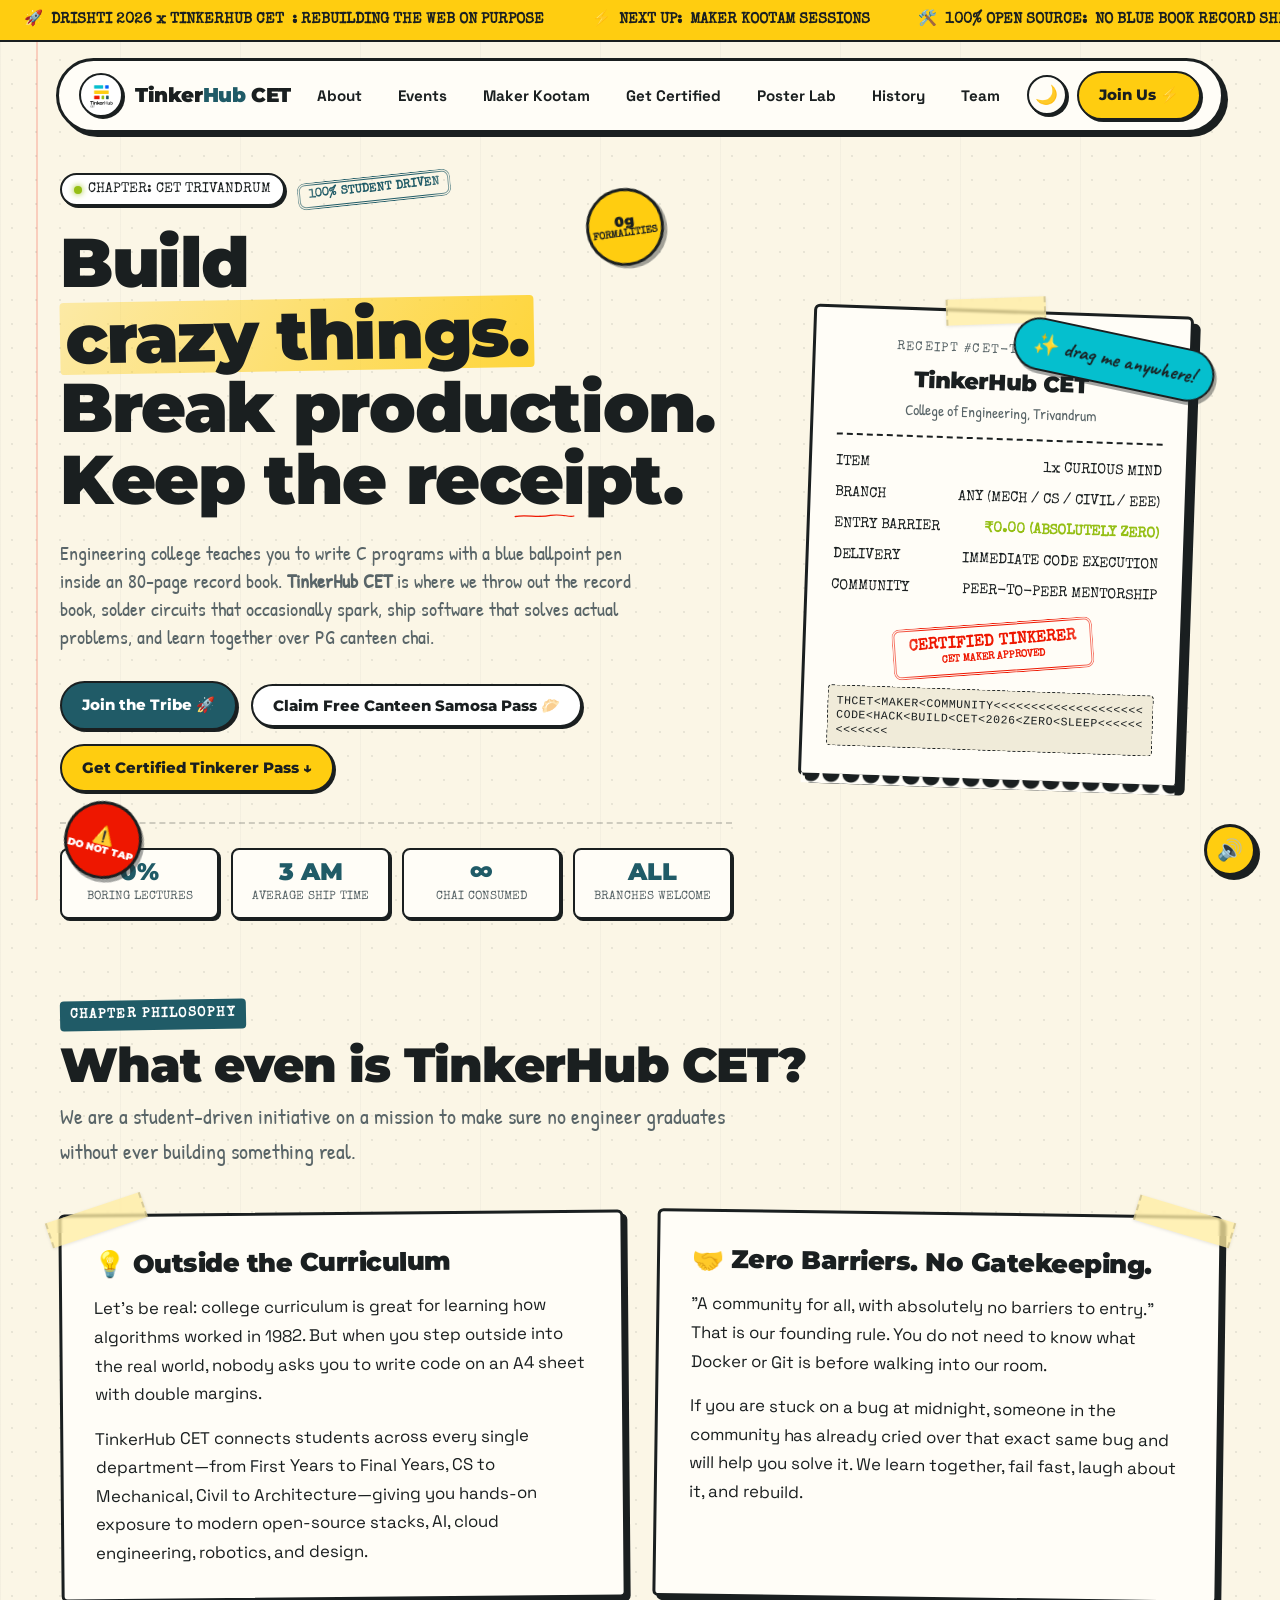
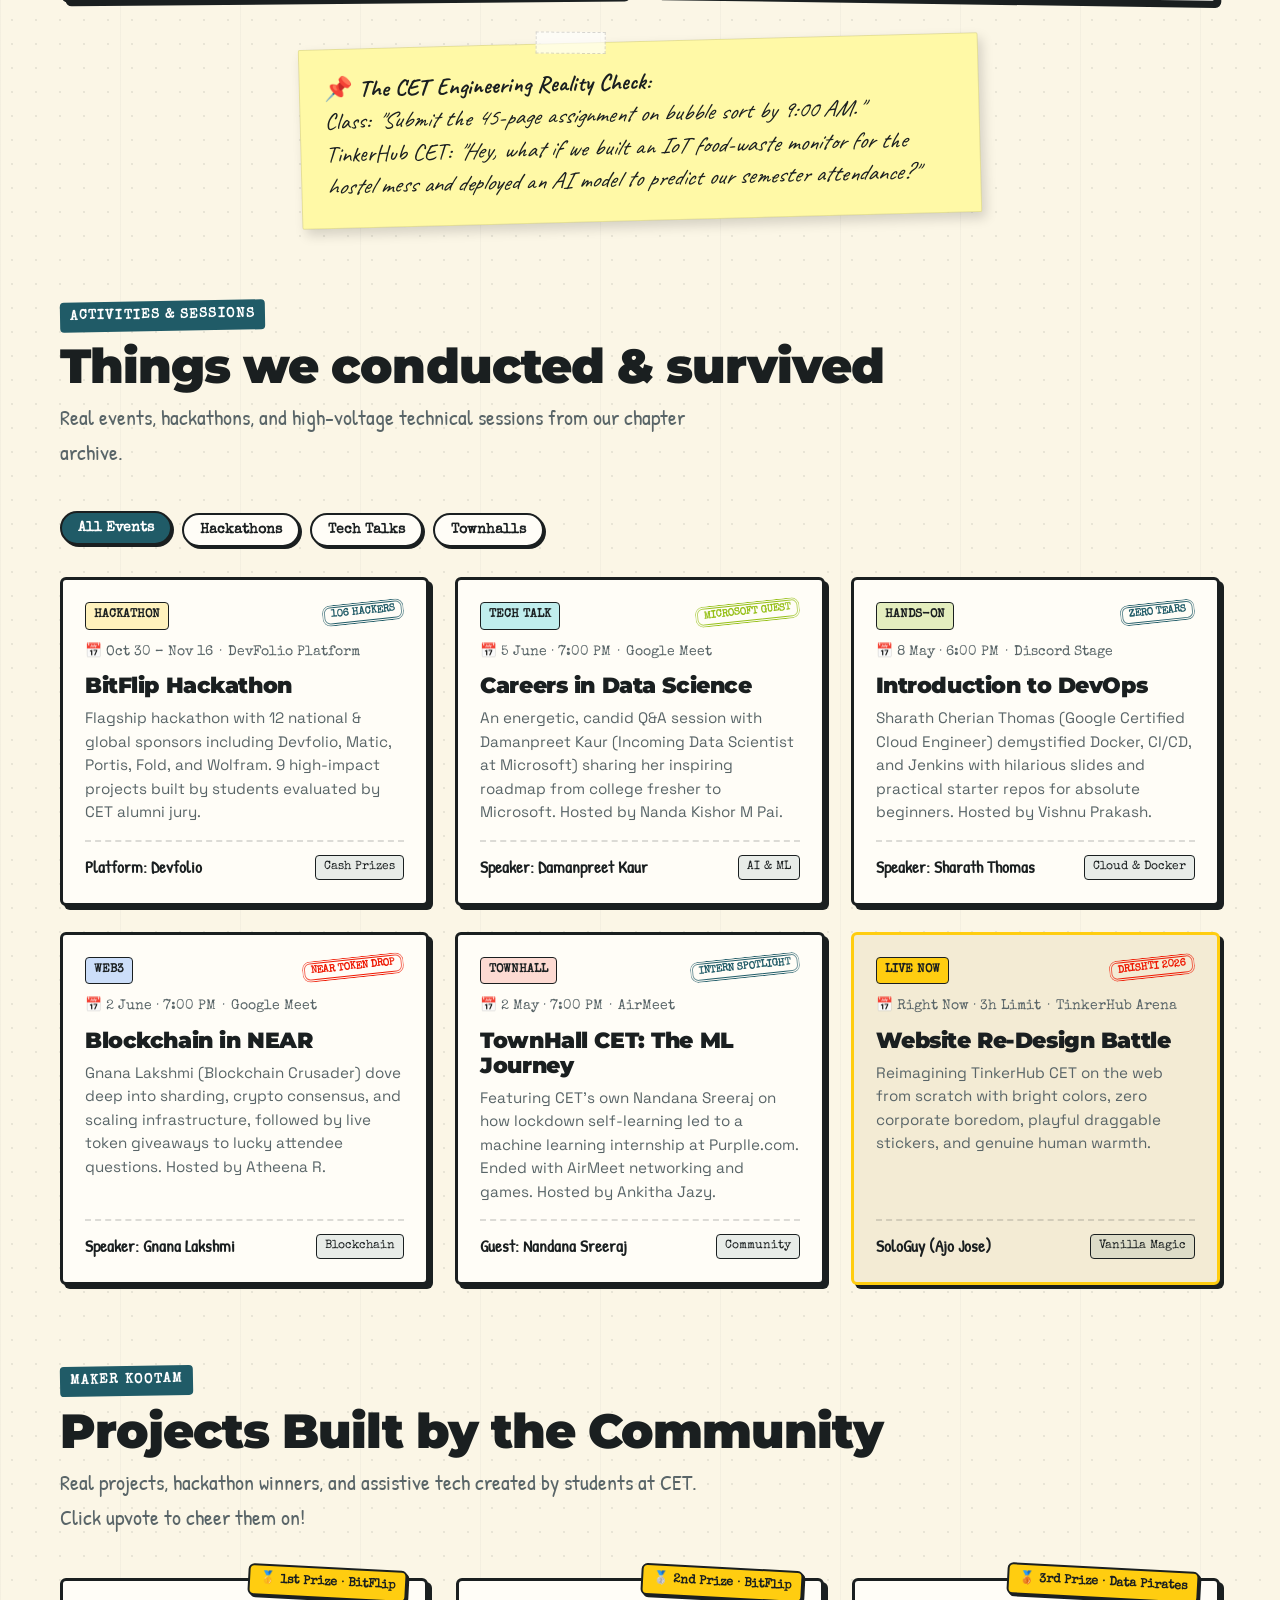
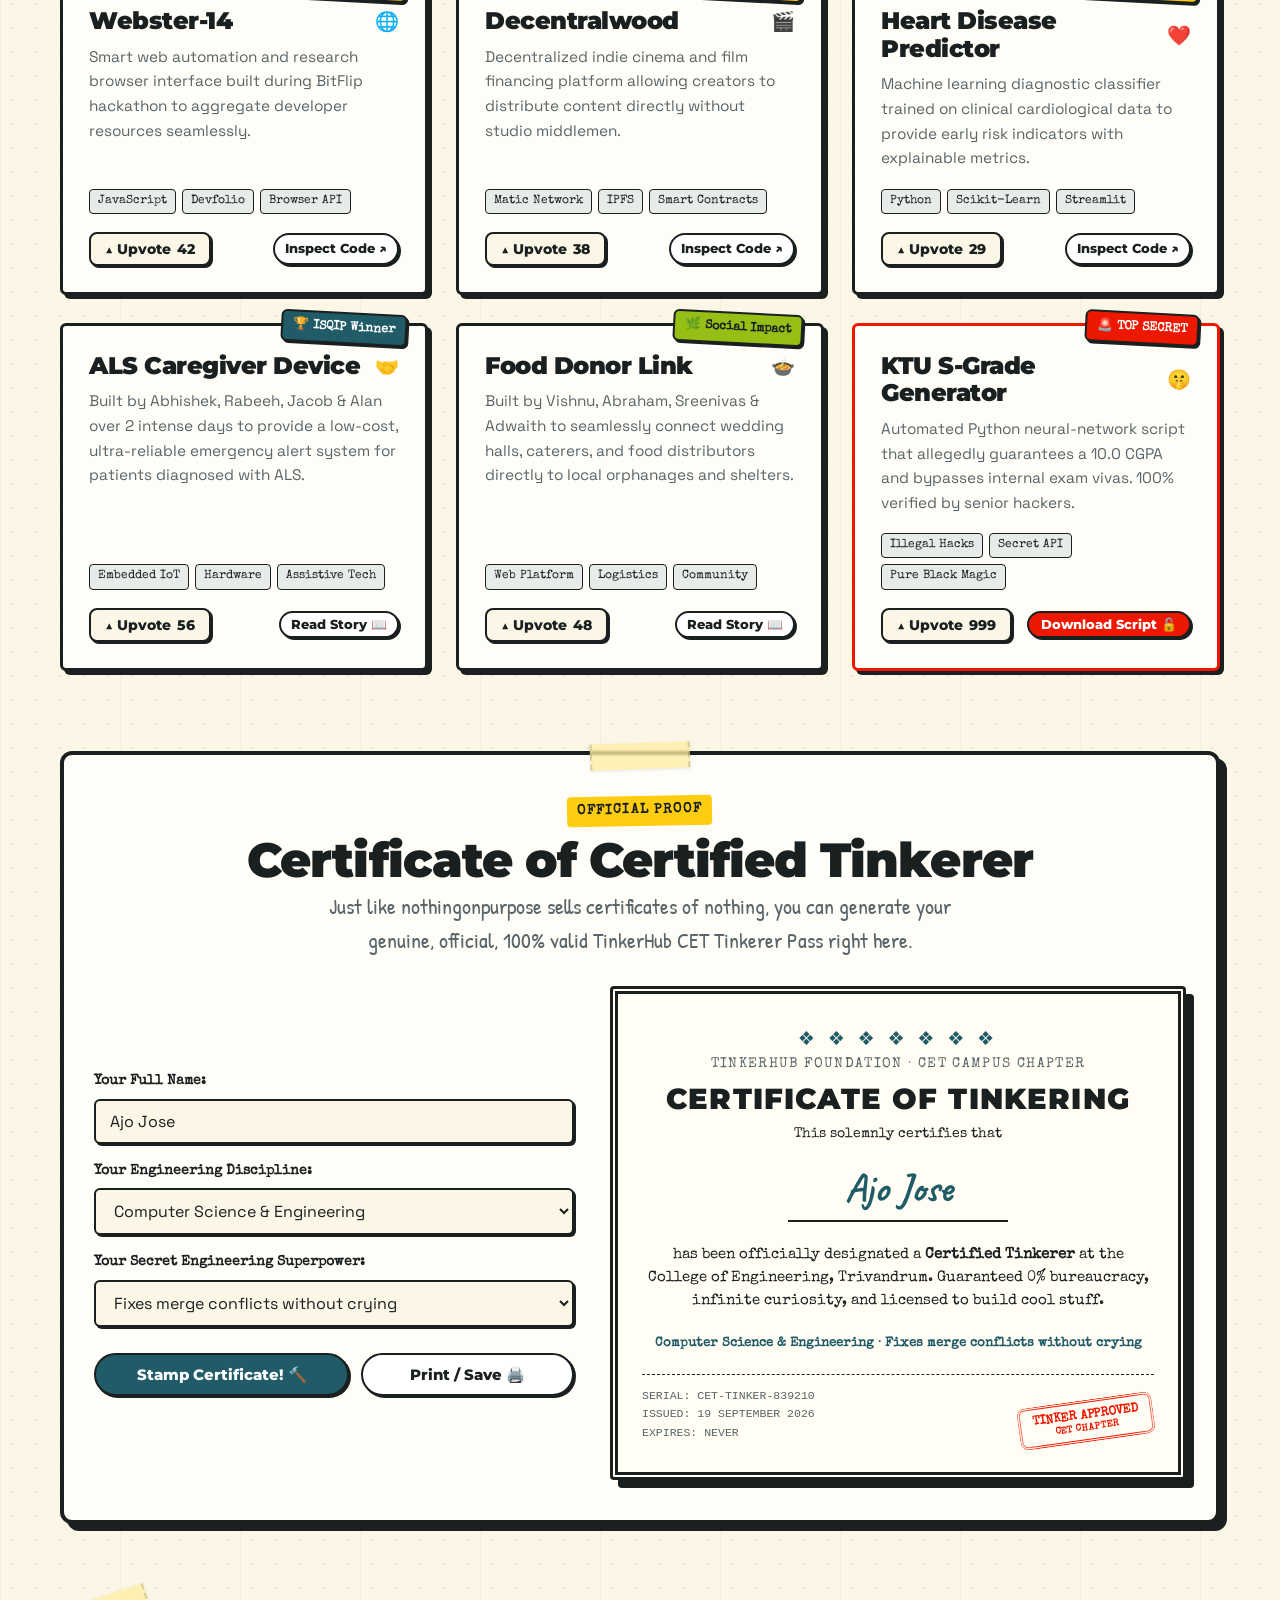
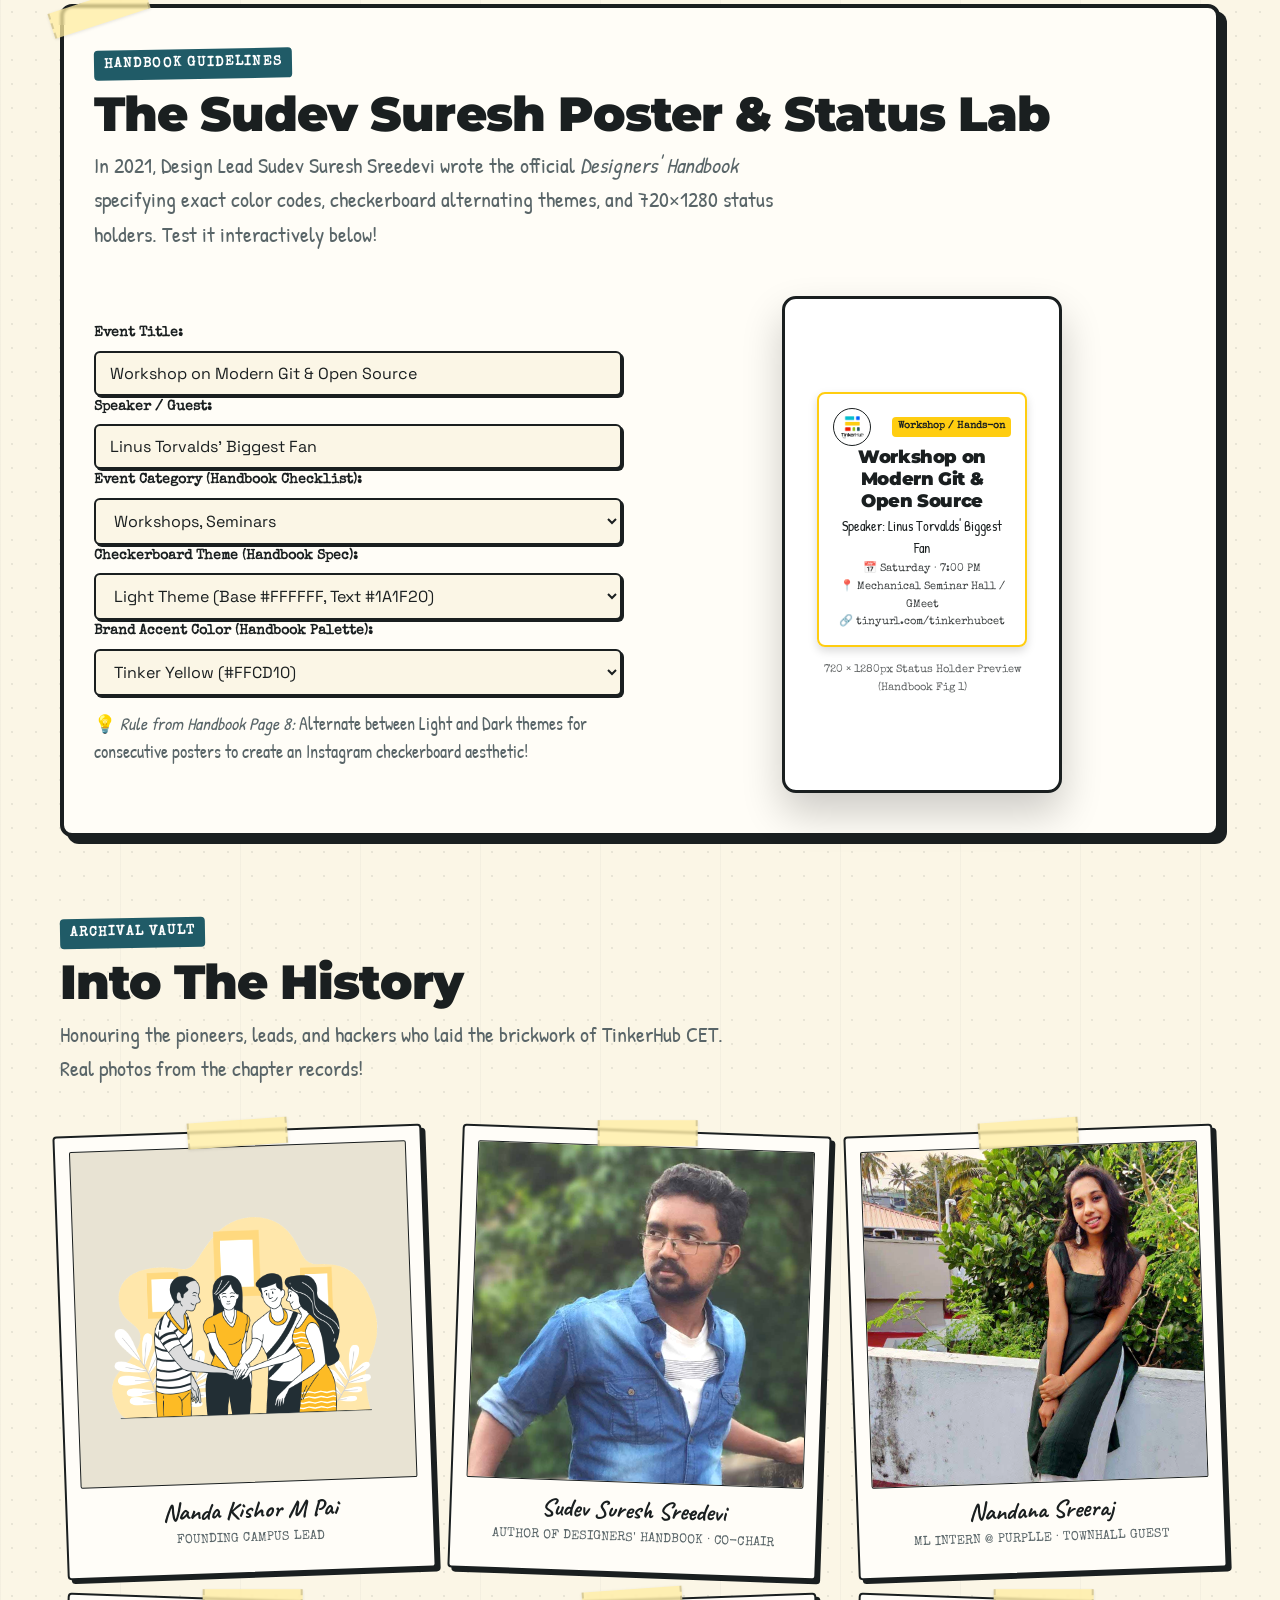
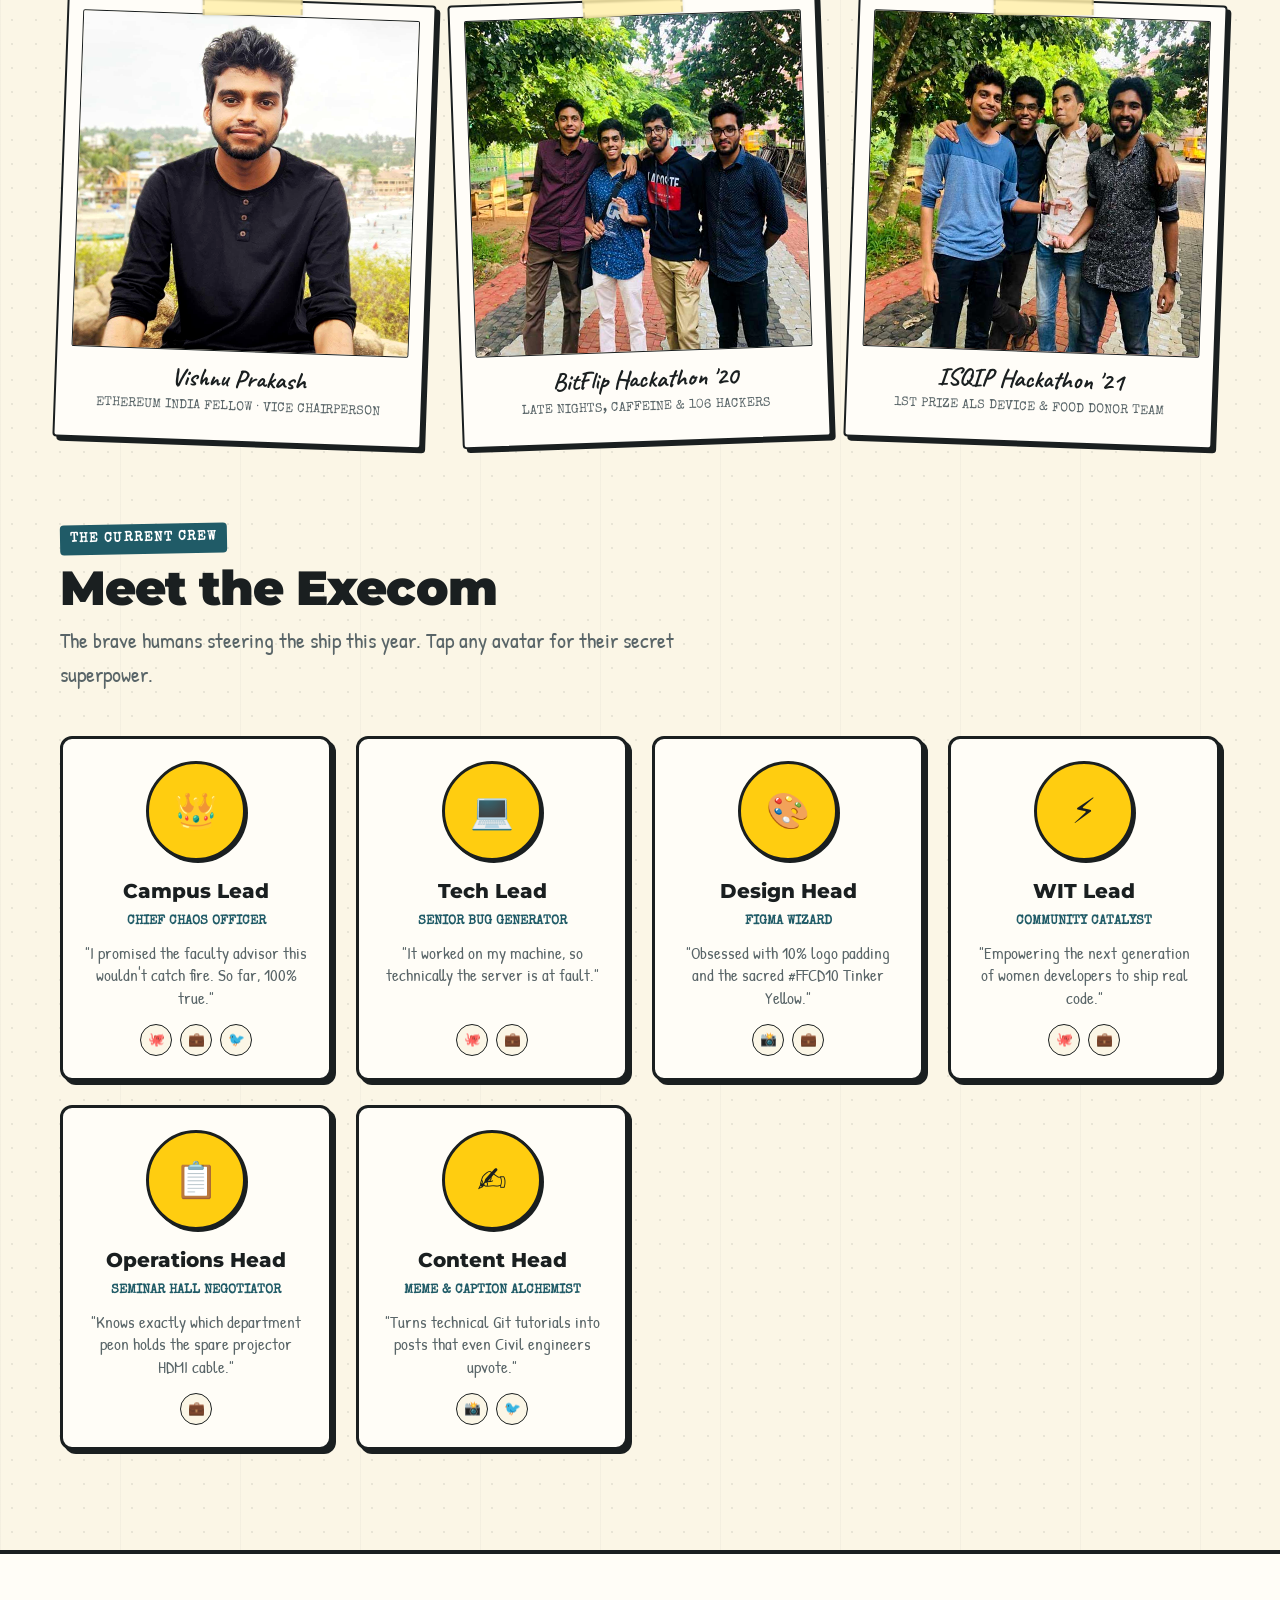
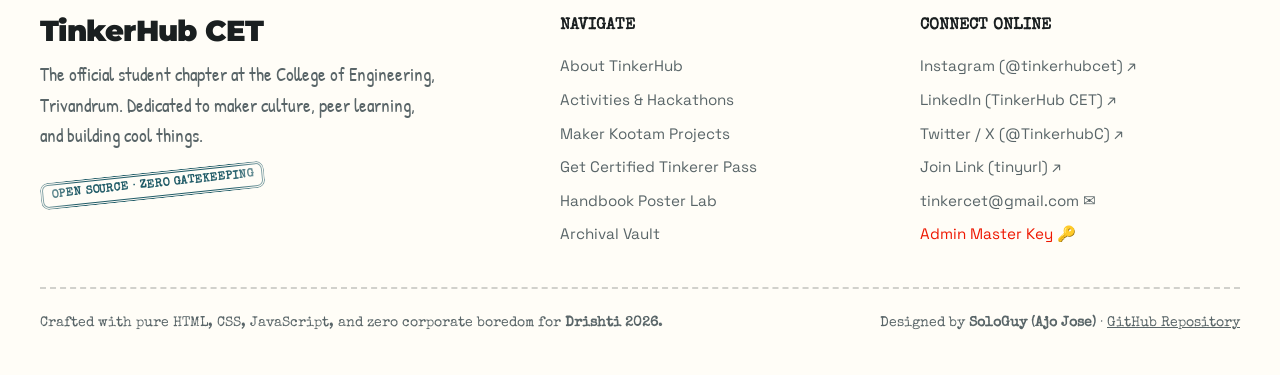
==== index.html @ 153db157 "Build TinkerHub CET redesign: craft-paper aesthetic, handbook palette, interactive certificate & pos" ====
<!DOCTYPE html>
<html lang="en">
<head>
  <meta charset="UTF-8">
  <meta name="viewport" content="width=device-width, initial-scale=1.0">
  <meta name="theme-color" content="#FBF6E6">
  <title>TinkerHub CET · Where Engineers Actually Build Things</title>
  
  <!-- Google Fonts: Patrick Hand, Caveat, Special Elite, Montserrat, Space Grotesk -->
  <link rel="preconnect" href="https://fonts.googleapis.com">
  <link rel="preconnect" href="https://fonts.gstatic.com" crossorigin>
  <link href="https://fonts.googleapis.com/css2?family=Caveat:wght@600;700&family=Montserrat:wght@400;700;800;900&family=Patrick+Hand&family=Space+Grotesk:wght@500;700&family=Special+Elite&display=swap" rel="stylesheet">
  
  <link rel="icon" href="assets/images/tinkLogo.png" type="image/png">
  <link rel="stylesheet" href="styles.css">
</head>
<body>

  <!-- Background Notebook Red Margin Line -->
  <div class="notebook-margin-line" aria-hidden="true"></div>

  <!-- Top Announcement Ticker -->
  <div class="announcement-ticker" aria-label="Community Announcement Ticker">
    <div class="ticker-track">
      <div class="ticker-item">🚀 <strong>DRISHTI 2026 x TINKERHUB CET</strong>: REBUILDING THE WEB ON PURPOSE</div>
      <div class="ticker-item">⚡ <strong>NEXT UP:</strong> MAKER KOOTAM SESSIONS</div>
      <div class="ticker-item">🛠️ <strong>100% OPEN SOURCE:</strong> NO BLUE BOOK RECORD SHEETS ALLOWED</div>
      <div class="ticker-item">💡 <strong>TIP:</strong> DRAG ANY STICKER TO PERSONALIZE YOUR SCREEN</div>
      <div class="ticker-item">🍕 <strong>FREE BIRYANI AT CANTEEN?</strong> CHECK THE HERO BUTTON</div>
      <!-- Duplicate for seamless infinite loop -->
      <div class="ticker-item">🚀 <strong>DRISHTI 2026 x TINKERHUB CET</strong>: REBUILDING THE WEB ON PURPOSE</div>
      <div class="ticker-item">⚡ <strong>NEXT UP:</strong> MAKER KOOTAM SESSIONS</div>
      <div class="ticker-item">🛠️ <strong>100% OPEN SOURCE:</strong> NO BLUE BOOK RECORD SHEETS ALLOWED</div>
      <div class="ticker-item">💡 <strong>TIP:</strong> DRAG ANY STICKER TO PERSONALIZE YOUR SCREEN</div>
      <div class="ticker-item">🍕 <strong>FREE BIRYANI AT CANTEEN?</strong> CHECK THE HERO BUTTON</div>
    </div>
  </div>

  <!-- Sticky Navbar with Official Logo Padding -->
  <div class="navbar-wrapper">
    <nav class="site-navbar" aria-label="Main Navigation">
      <a href="#hero" class="nav-brand">
        <div class="nav-logo-box" title="Official Logo with Handbook 10% Padding">
          <img src="assets/images/tinkLogo.png" alt="TinkerHub CET Logo">
        </div>
        <div class="brand-text">
          Tinker<span>Hub</span> CET
        </div>
      </a>

      <ul class="nav-links">
        <li><a href="#about" class="nav-link">About</a></li>
        <li><a href="#events" class="nav-link">Events</a></li>
        <li><a href="#maker-kootam" class="nav-link">Maker Kootam</a></li>
        <li><a href="#certificate" class="nav-link">Get Certified</a></li>
        <li><a href="#status-lab" class="nav-link">Poster Lab</a></li>
        <li><a href="#history" class="nav-link">History</a></li>
        <li><a href="#team" class="nav-link">Team</a></li>
      </ul>

      <div class="nav-actions">
        <button id="theme-toggle-btn" class="btn-icon-round" title="Toggle Checkerboard Theme" aria-label="Toggle Theme">🌙</button>
        <a href="https://tinyurl.com/tinkerhubcet" target="_blank" rel="noopener noreferrer" class="btn-fun btn-yellow">
          Join Us ⚡
        </a>
      </div>
    </nav>
  </div>

  <!-- HERO SECTION -->
  <header id="hero" class="hero-section">
    <!-- Draggable Floating Stickers (Interactive fun inspired by nothingonpurpose + tinkerhub.org) -->
    <div class="sticker sticker-round" style="top: 15px; right: 48%; background: var(--tinker-yellow); transform: rotate(-8deg);">
      <span>0g</span>
      <span style="font-size:0.65rem; font-family:var(--font-typewriter);">FORMALITIES</span>
    </div>

    <div class="sticker sticker-oval" style="top: 160px; right: 2%; background: var(--tinker-cyan); color: var(--tinker-black); transform: rotate(12deg);">
      ✨ drag me anywhere!
    </div>

    <div class="sticker sticker-round rickroll-trap" data-rick-msg="WE WARNED YOU: DO NOT TOUCH! 🕺" style="bottom: 40px; left: 2%; background: var(--tinker-red); color: white; transform: rotate(15deg); cursor: pointer;" title="Don't touch this!">
      <span style="font-size:1.1rem;">⚠️</span>
      <span style="font-size:0.65rem;">DO NOT TAP</span>
    </div>

    <div class="hero-grid">
      <!-- Left Column: Copy & CTAs -->
      <div class="hero-left">
        <div class="hero-badge-row">
          <span class="status-badge">
            <span class="status-dot"></span>
            CHAPTER: CET TRIVANDRUM
          </span>
          <span class="stamp stamp-teal" style="font-size: 0.75rem; padding: 4px 8px;">100% STUDENT DRIVEN</span>
        </div>

        <h1 class="hero-title">
          Build <span class="highlight-yellow">crazy things.</span><br>
          Break production.<br>
          Keep the <span class="scribble-underline">receipt.</span>
        </h1>

        <p class="hero-subtext">
          Engineering college teaches you to write C programs with a blue ballpoint pen inside an 80-page record book. 
          <strong>TinkerHub CET</strong> is where we throw out the record book, solder circuits that occasionally spark, ship software that solves actual problems, and learn together over PG canteen chai.
        </p>

        <div class="hero-actions-row">
          <a href="https://tinyurl.com/tinkerhubcet" target="_blank" rel="noopener noreferrer" class="btn-fun btn-teal">
            Join the Tribe 🚀
          </a>
          <!-- Cheeky Rickroll Trap in the Hero! -->
          <button class="btn-fun btn-white rickroll-trap" data-rick-msg="NEVER GONNA GIVE YOU FREE SAMOSAS! 🥟🕺" title="Warning: Suspiciously generous">
            Claim Free Canteen Samosa Pass 🥟
          </button>
          <a href="#certificate" class="btn-fun btn-yellow">
            Get Certified Tinkerer Pass ↓
          </a>
        </div>

        <div class="hero-fun-stats">
          <div class="stat-box">
            <div class="stat-num">0%</div>
            <div class="stat-label">Boring Lectures</div>
          </div>
          <div class="stat-box">
            <div class="stat-num">3 AM</div>
            <div class="stat-label">Average Ship Time</div>
          </div>
          <div class="stat-box">
            <div class="stat-num">∞</div >
            <div class="stat-label">Chai Consumed</div>
          </div>
          <div class="stat-box">
            <div class="stat-num">ALL</div>
            <div class="stat-label">Branches Welcome</div>
          </div>
        </div>
      </div>

      <!-- Right Column: Interactive Receipt Card (nothingonpurpose homage) -->
      <div class="hero-right hero-card-container">
        <div class="washi-tape washi-tape-top"></div>
        <div class="receipt-card">
          <div class="receipt-header">
            <div class="receipt-serial">RECEIPT #CET-TH-2026-001</div>
            <div class="receipt-org">TinkerHub CET</div>
            <div style="font-family: var(--font-friendly); font-size: 0.95rem; color: var(--ink-muted);">College of Engineering, Trivandrum</div>
          </div>

          <div class="receipt-body">
            <div class="receipt-row">
              <span>ITEM</span>
              <span>1x CURIOUS MIND</span>
            </div>
            <div class="receipt-row">
              <span>BRANCH</span>
              <span>ANY (MECH / CS / CIVIL / EEE)</span>
            </div>
            <div class="receipt-row">
              <span>ENTRY BARRIER</span>
              <span style="color: var(--tinker-green); font-weight: bold;">₹0.00 (ABSOLUTELY ZERO)</span>
            </div>
            <div class="receipt-row">
              <span>DELIVERY</span>
              <span>IMMEDIATE CODE EXECUTION</span>
            </div>
            <div class="receipt-row">
              <span>COMMUNITY</span>
              <span>PEER-TO-PEER MENTORSHIP</span>
            </div>
          </div>

          <div style="text-align: center; margin: 16px 0;">
            <div class="stamp stamp-red">
              <span>CERTIFIED TINKERER</span>
              <span style="font-size:0.65rem;">CET MAKER APPROVED</span>
            </div>
          </div>

          <div class="receipt-mrz">
            THCET&lt;MAKER&lt;COMMUNITY&lt;&lt;&lt;&lt;&lt;&lt;&lt;&lt;&lt;&lt;&lt;&lt;&lt;&lt;&lt;&lt;&lt;&lt;&lt;&lt;<br>
            CODE&lt;HACK&lt;BUILD&lt;CET&lt;2026&lt;ZERO&lt;SLEEP&lt;&lt;&lt;&lt;&lt;&lt;&lt;&lt;&lt;&lt;&lt;&lt;&lt;
          </div>
          <div class="receipt-bottom-tear"></div>
        </div>
      </div>
    </div>
  </header>

  <!-- ABOUT SECTION -->
  <section id="about" class="content-section">
    <div class="section-header">
      <span class="section-tag">Chapter Philosophy</span>
      <h2 class="section-title">What even is TinkerHub CET?</h2>
      <p class="section-subtitle">
        We are a student-driven initiative on a mission to make sure no engineer graduates without ever building something real.
      </p>
    </div>

    <div class="about-grid">
      <!-- Card 1: What We Do -->
      <div class="craft-card" style="transform: rotate(-0.5deg);">
        <div class="washi-tape washi-tape-left"></div>
        <h3>💡 Outside the Curriculum</h3>
        <p>
          Let's be real: college curriculum is great for learning how algorithms worked in 1982. But when you step outside into the real world, nobody asks you to write code on an A4 sheet with double margins.
        </p>
        <p>
          TinkerHub CET connects students across every single department—from First Years to Final Years, CS to Mechanical, Civil to Architecture—giving you hands-on exposure to modern open-source stacks, AI, cloud engineering, robotics, and design.
        </p>
      </div>

      <!-- Card 2: The Peer-to-Peer Rule -->
      <div class="craft-card" style="transform: rotate(0.8deg);">
        <div class="washi-tape washi-tape-right"></div>
        <h3>🤝 Zero Barriers. No Gatekeeping.</h3>
        <p>
          "A community for all, with absolutely no barriers to entry." That is our founding rule. You do not need to know what Docker or Git is before walking into our room.
        </p>
        <p>
          If you are stuck on a bug at midnight, someone in the community has already cried over that exact same bug and will help you solve it. We learn together, fail fast, laugh about it, and rebuild.
        </p>
      </div>
    </div>

    <!-- CET Student Truths Sticky Note -->
    <div style="max-width: 680px; margin: 40px auto 0;">
      <div class="sticky-note">
        📌 <strong>The CET Engineering Reality Check:</strong><br>
        Class: <em>"Submit the 45-page assignment on bubble sort by 9:00 AM."</em><br>
        TinkerHub CET: <em>"Hey, what if we built an IoT food-waste monitor for the hostel mess and deployed an AI model to predict our semester attendance?"</em>
      </div>
    </div>
  </section>

  <!-- EVENTS & ACTIVITIES SECTION -->
  <section id="events" class="content-section">
    <div class="section-header">
      <span class="section-tag">Activities & Sessions</span>
      <h2 class="section-title">Things we conducted & survived</h2>
      <p class="section-subtitle">
        Real events, hackathons, and high-voltage technical sessions from our chapter archive.
      </p>
    </div>

    <!-- Filter Buttons -->
    <div class="events-filter-bar">
      <button class="filter-btn active" data-filter="all">All Events</button>
      <button class="filter-btn" data-filter="hackathon">Hackathons</button>
      <button class="filter-btn" data-filter="talk">Tech Talks</button>
      <button class="filter-btn" data-filter="townhall">Townhalls</button>
    </div>

    <div class="events-grid">
      <!-- BitFlip Hackathon -->
      <article class="event-card" data-category="hackathon">
        <div class="event-card-header">
          <span class="event-type-badge" style="background: rgba(255, 205, 16, 0.25);">Hackathon</span>
          <span class="stamp stamp-teal" style="font-size: 0.65rem; padding: 2px 6px;">106 HACKERS</span>
        </div>
        <div class="event-date-row">
          <span>📅 Oct 30 – Nov 16</span> · <span>DevFolio Platform</span>
        </div>
        <h3 class="event-card-title">BitFlip Hackathon</h3>
        <p class="event-card-desc">
          Flagship hackathon with 12 national & global sponsors including Devfolio, Matic, Portis, Fold, and Wolfram. 9 high-impact projects built by students evaluated by CET alumni jury.
        </p>
        <div class="event-meta-footer">
          <span class="event-speaker">Platform: Devfolio</span>
          <span class="tech-pill">Cash Prizes</span>
        </div>
      </article>

      <!-- Careers in Data Science -->
      <article class="event-card" data-category="talk">
        <div class="event-card-header">
          <span class="event-type-badge" style="background: rgba(5, 191, 206, 0.25);">Tech Talk</span>
          <span class="stamp stamp-green" style="font-size: 0.65rem; padding: 2px 6px;">MICROSOFT GUEST</span>
        </div>
        <div class="event-date-row">
          <span>📅 5 June · 7:00 PM</span> · <span>Google Meet</span>
        </div>
        <h3 class="event-card-title">Careers in Data Science</h3>
        <p class="event-card-desc">
          An energetic, candid Q&A session with Damanpreet Kaur (Incoming Data Scientist at Microsoft) sharing her inspiring roadmap from college fresher to Microsoft. Hosted by Nanda Kishor M Pai.
        </p>
        <div class="event-meta-footer">
          <span class="event-speaker">Speaker: Damanpreet Kaur</span>
          <span class="tech-pill">AI & ML</span>
        </div>
      </article>

      <!-- Introduction to DevOps -->
      <article class="event-card" data-category="talk">
        <div class="event-card-header">
          <span class="event-type-badge" style="background: rgba(149, 191, 21, 0.25);">Hands-On</span>
          <span class="stamp stamp-teal" style="font-size: 0.65rem; padding: 2px 6px;">ZERO TEARS</span>
        </div>
        <div class="event-date-row">
          <span>📅 8 May · 6:00 PM</span> · <span>Discord Stage</span>
        </div>
        <h3 class="event-card-title">Introduction to DevOps</h3>
        <p class="event-card-desc">
          Sharath Cherian Thomas (Google Certified Cloud Engineer) demystified Docker, CI/CD, and Jenkins with hilarious slides and practical starter repos for absolute beginners. Hosted by Vishnu Prakash.
        </p>
        <div class="event-meta-footer">
          <span class="event-speaker">Speaker: Sharath Thomas</span>
          <span class="tech-pill">Cloud & Docker</span>
        </div>
      </article>

      <!-- Blockchain in NEAR -->
      <article class="event-card" data-category="talk">
        <div class="event-card-header">
          <span class="event-type-badge" style="background: rgba(0, 96, 255, 0.2);">Web3</span>
          <span class="stamp stamp-red" style="font-size: 0.65rem; padding: 2px 6px;">NEAR TOKEN DROP</span>
        </div>
        <div class="event-date-row">
          <span>📅 2 June · 7:00 PM</span> · <span>Google Meet</span>
        </div>
        <h3 class="event-card-title">Blockchain in NEAR</h3>
        <p class="event-card-desc">
          Gnana Lakshmi (Blockchain Crusader) dove deep into sharding, crypto consensus, and scaling infrastructure, followed by live token giveaways to lucky attendee questions. Hosted by Atheena R.
        </p>
        <div class="event-meta-footer">
          <span class="event-speaker">Speaker: Gnana Lakshmi</span>
          <span class="tech-pill">Blockchain</span>
        </div>
      </article>

      <!-- TownHall CET -->
      <article class="event-card" data-category="townhall">
        <div class="event-card-header">
          <span class="event-type-badge" style="background: rgba(238, 23, 0, 0.15);">Townhall</span>
          <span class="stamp stamp-teal" style="font-size: 0.65rem; padding: 2px 6px;">INTERN SPOTLIGHT</span>
        </div>
        <div class="event-date-row">
          <span>📅 2 May · 7:00 PM</span> · <span>AirMeet</span>
        </div>
        <h3 class="event-card-title">TownHall CET: The ML Journey</h3>
        <p class="event-card-desc">
          Featuring CET's own Nandana Sreeraj on how lockdown self-learning led to a machine learning internship at Purplle.com. Ended with AirMeet networking and games. Hosted by Ankitha Jazy.
        </p>
        <div class="event-meta-footer">
          <span class="event-speaker">Guest: Nandana Sreeraj</span>
          <span class="tech-pill">Community</span>
        </div>
      </article>

      <!-- Drishti Re-Design Challenge -->
      <article class="event-card" data-category="hackathon" style="border-color: var(--tinker-yellow); background: var(--bg-paper-dark);">
        <div class="event-card-header">
          <span class="event-type-badge" style="background: var(--tinker-yellow); color: var(--tinker-black);">Live Now</span>
          <span class="stamp stamp-red" style="font-size: 0.65rem; padding: 2px 6px;">DRISHTI 2026</span>
        </div>
        <div class="event-date-row">
          <span>📅 Right Now · 3h Limit</span> · <span>TinkerHub Arena</span>
        </div>
        <h3 class="event-card-title">Website Re-Design Battle</h3>
        <p class="event-card-desc">
          Reimagining TinkerHub CET on the web from scratch with bright colors, zero corporate boredom, playful draggable stickers, and genuine human warmth.
        </p>
        <div class="event-meta-footer">
          <span class="event-speaker">SoloGuy (Ajo Jose)</span>
          <span class="tech-pill">Vanilla Magic</span>
        </div>
      </article>
    </div>
  </section>

  <!-- MAKER KOOTAM / PROJECTS SHOWCASE -->
  <section id="maker-kootam" class="content-section">
    <div class="section-header">
      <span class="section-tag">Maker Kootam</span>
      <h2 class="section-title">Projects Built by the Community</h2>
      <p class="section-subtitle">
        Real projects, hackathon winners, and assistive tech created by students at CET. Click upvote to cheer them on!
      </p>
    </div>

    <div class="projects-grid">
      <!-- Project 1: Webster-14 -->
      <div class="project-card">
        <div class="project-badge-top">🥇 1st Prize · BitFlip</div>
        <h3 class="project-title">
          Webster-14
          <span style="font-size: 1.2rem;">🌐</span>
        </h3>
        <p class="project-desc">
          Smart web automation and research browser interface built during BitFlip hackathon to aggregate developer resources seamlessly.
        </p>
        <div class="project-tech-pills">
          <span class="tech-pill">JavaScript</span>
          <span class="tech-pill">Devfolio</span>
          <span class="tech-pill">Browser API</span>
        </div>
        <div class="project-card-actions">
          <button class="upvote-btn" data-project-id="webster">
            <span>▲ Upvote</span>
            <span class="upvote-count">42</span>
          </button>
          <a href="https://devfolio.co/submissions/webster-14" target="_blank" rel="noopener noreferrer" class="btn-fun btn-white" style="font-size:0.8rem; padding: 4px 10px;">
            Inspect Code ↗
          </a>
        </div>
      </div>

      <!-- Project 2: Decentralwood -->
      <div class="project-card">
        <div class="project-badge-top">🥈 2nd Prize · BitFlip</div>
        <h3 class="project-title">
          Decentralwood
          <span style="font-size: 1.2rem;">🎬</span>
        </h3>
        <p class="project-desc">
          Decentralized indie cinema and film financing platform allowing creators to distribute content directly without studio middlemen.
        </p>
        <div class="project-tech-pills">
          <span class="tech-pill">Matic Network</span>
          <span class="tech-pill">IPFS</span>
          <span class="tech-pill">Smart Contracts</span>
        </div>
        <div class="project-card-actions">
          <button class="upvote-btn" data-project-id="decentralwood">
            <span>▲ Upvote</span>
            <span class="upvote-count">38</span>
          </button>
          <a href="https://devfolio.co/submissions/decentralwood" target="_blank" rel="noopener noreferrer" class="btn-fun btn-white" style="font-size:0.8rem; padding: 4px 10px;">
            Inspect Code ↗
          </a>
        </div>
      </div>

      <!-- Project 3: Heart Disease Predictor -->
      <div class="project-card">
        <div class="project-badge-top">🥉 3rd Prize · Data Pirates</div>
        <h3 class="project-title">
          Heart Disease Predictor
          <span style="font-size: 1.2rem;">❤️</span>
        </h3>
        <p class="project-desc">
          Machine learning diagnostic classifier trained on clinical cardiological data to provide early risk indicators with explainable metrics.
        </p>
        <div class="project-tech-pills">
          <span class="tech-pill">Python</span>
          <span class="tech-pill">Scikit-Learn</span>
          <span class="tech-pill">Streamlit</span>
        </div>
        <div class="project-card-actions">
          <button class="upvote-btn" data-project-id="heart-pred">
            <span>▲ Upvote</span>
            <span class="upvote-count">29</span>
          </button>
          <a href="https://devfolio.co/submissions/heart-disease-predictor-1" target="_blank" rel="noopener noreferrer" class="btn-fun btn-white" style="font-size:0.8rem; padding: 4px 10px;">
            Inspect Code ↗
          </a>
        </div>
      </div>

      <!-- Project 4: ALS Caregiver Assistive Device -->
      <div class="project-card">
        <div class="project-badge-top" style="background: var(--tinker-teal); color: white;">🏆 ISQIP Winner</div>
        <h3 class="project-title">
          ALS Caregiver Device
          <span style="font-size: 1.2rem;">🤝</span>
        </h3>
        <p class="project-desc">
          Built by Abhishek, Rabeeh, Jacob & Alan over 2 intense days to provide a low-cost, ultra-reliable emergency alert system for patients diagnosed with ALS.
        </p>
        <div class="project-tech-pills">
          <span class="tech-pill">Embedded IoT</span>
          <span class="tech-pill">Hardware</span>
          <span class="tech-pill">Assistive Tech</span>
        </div>
        <div class="project-card-actions">
          <button class="upvote-btn" data-project-id="als-device">
            <span>▲ Upvote</span>
            <span class="upvote-count">56</span>
          </button>
          <button class="btn-fun btn-white" style="font-size:0.8rem; padding: 4px 10px;" onclick="alert('Built with pure heart and hardware soldering irons by CET students!')">
            Read Story 📖
          </button>
        </div>
      </div>

      <!-- Project 5: Food Donor Link -->
      <div class="project-card">
        <div class="project-badge-top" style="background: var(--tinker-green);">🌿 Social Impact</div>
        <h3 class="project-title">
          Food Donor Link
          <span style="font-size: 1.2rem;">🍲</span>
        </h3>
        <p class="project-desc">
          Built by Vishnu, Abraham, Sreenivas & Adwaith to seamlessly connect wedding halls, caterers, and food distributors directly to local orphanages and shelters.
        </p>
        <div class="project-tech-pills">
          <span class="tech-pill">Web Platform</span>
          <span class="tech-pill">Logistics</span>
          <span class="tech-pill">Community</span>
        </div>
        <div class="project-card-actions">
          <button class="upvote-btn" data-project-id="food-donor">
            <span>▲ Upvote</span>
            <span class="upvote-count">48</span>
          </button>
          <button class="btn-fun btn-white" style="font-size:0.8rem; padding: 4px 10px;" onclick="alert('Eliminating food waste through direct student engineering.')">
            Read Story 📖
          </button>
        </div>
      </div>

      <!-- Project 6: Cheeky Rickroll Trap Project! -->
      <div class="project-card" style="border-color: var(--tinker-red);">
        <div class="project-badge-top" style="background: var(--tinker-red); color: white;">🚨 TOP SECRET</div>
        <h3 class="project-title">
          KTU S-Grade Generator
          <span style="font-size: 1.2rem;">🤫</span>
        </h3>
        <p class="project-desc">
          Automated Python neural-network script that allegedly guarantees a 10.0 CGPA and bypasses internal exam vivas. 100% verified by senior hackers.
        </p>
        <div class="project-tech-pills">
          <span class="tech-pill">Illegal Hacks</span>
          <span class="tech-pill">Secret API</span>
          <span class="tech-pill">Pure Black Magic</span>
        </div>
        <div class="project-card-actions">
          <button class="upvote-btn" data-project-id="ktu-hack">
            <span>▲ Upvote</span>
            <span class="upvote-count">999</span>
          </button>
          <button class="btn-fun btn-red rickroll-trap" data-rick-msg="NEVER GONNA GIVE YOU A FREE S-GRADE! 🎓🕺" style="font-size:0.8rem; padding: 4px 12px;">
            Download Script 🔓
          </button>
        </div>
      </div>
    </div>
  </section>

  <!-- INTERACTIVE CERTIFICATE OF CERTIFIED TINKERER (nothingonpurpose inspiration) -->
  <section id="certificate" class="content-section">
    <div class="cert-interactive-section">
      <div class="washi-tape washi-tape-top"></div>
      
      <div class="section-header" style="text-align: center; margin-bottom: 28px;">
        <span class="section-tag" style="background: var(--tinker-yellow); color: var(--tinker-black);">Official Proof</span>
        <h2 class="section-title">Certificate of Certified Tinkerer</h2>
        <p class="section-subtitle" style="margin: 0 auto;">
          Just like nothingonpurpose sells certificates of nothing, you can generate your genuine, official, 100% valid TinkerHub CET Tinkerer Pass right here.
        </p>
      </div>

      <div class="cert-generator-grid">
        <!-- Form Controls -->
        <div class="cert-form">
          <div class="form-group">
            <label for="cert-input-name">Your Full Name:</label>
            <input type="text" id="cert-input-name" class="form-input" placeholder="e.g. Alan Turing or Ajo Jose" value="Ajo Jose">
          </div>

          <div class="form-group">
            <label for="cert-input-branch">Your Engineering Discipline:</label>
            <select id="cert-input-branch" class="form-select">
              <option value="Computer Science & Engineering">Computer Science & Engineering</option>
              <option value="Mechanical Engineering">Mechanical Engineering</option>
              <option value="Civil Engineering">Civil Engineering</option>
              <option value="Electrical & Electronics">Electrical & Electronics</option>
              <option value="Electronics & Communication">Electronics & Communication</option>
              <option value="Industrial Engineering">Industrial Engineering</option>
              <option value="Architecture">Architecture</option>
              <option value="Curious Outlier from Other College">Curious Outlier from Other College</option>
            </select>
          </div>

          <div class="form-group">
            <label for="cert-input-superpower">Your Secret Engineering Superpower:</label>
            <select id="cert-input-superpower" class="form-select">
              <option value="Fixes merge conflicts without crying">Fixes merge conflicts without crying</option>
              <option value="Runs on 4 hours sleep and 3 chais">Runs on 4 hours sleep and 3 chais</option>
              <option value="Vibe Coder Extraordinaire">Vibe Coder Extraordinaire</option>
              <option value="Tabs over Spaces Purist">Tabs over Spaces Purist</option>
              <option value="Hardware Soldering Specialist">Hardware Soldering Specialist</option>
              <option value="Writes CSS that actually works on Safari">Writes CSS that actually works on Safari</option>
            </select>
          </div>

          <div style="display: flex; gap: 12px; margin-top: 10px;">
            <button id="btn-stamp-cert" class="btn-fun btn-teal" style="flex: 1;">
              Stamp Certificate! 🔨
            </button>
            <button id="btn-print-cert" class="btn-fun btn-white" style="flex: 0.8;">
              Print / Save 🖨️
            </button>
          </div>
        </div>

        <!-- Live Live Certificate Display -->
        <div class="live-cert-preview" id="certificate-paper">
          <div class="cert-ornament">❖ ❖ ❖ ❖ ❖ ❖ ❖</div>
          <div style="font-family: var(--font-typewriter); font-size: 0.85rem; letter-spacing: 0.1em; color: var(--ink-muted);">
            TINKERHUB FOUNDATION · CET CAMPUS CHAPTER
          </div>
          <h3 class="cert-header-title">Certificate of Tinkering</h3>
          
          <p style="font-family: var(--font-typewriter); font-size: 0.9rem; margin-top: 8px;">
            This solemnly certifies that
          </p>

          <div class="cert-recipient-name" id="cert-preview-name">Ajo Jose</div>

          <p class="cert-statement">
            has been officially designated a <strong>Certified Tinkerer</strong> at the College of Engineering, Trivandrum. Guaranteed 0% bureaucracy, infinite curiosity, and licensed to build cool stuff.
          </p>

          <div id="cert-preview-role" style="font-family: var(--font-typewriter); font-size: 0.82rem; color: var(--tinker-teal); font-weight: bold; margin-bottom: 20px;">
            Computer Science & Engineering · Fixes merge conflicts without crying
          </div>

          <div style="display: flex; justify-content: space-between; align-items: flex-end; border-top: 1px dashed #1A1F20; padding-top: 12px;">
            <div style="text-align: left; font-family: monospace; font-size: 0.72rem; color: #596568;">
              SERIAL: <span id="cert-preview-serial">CET-TINKER-839210</span><br>
              ISSUED: 19 SEPTEMBER 2026<br>
              EXPIRES: NEVER
            </div>

            <div id="cert-preview-stamp" class="stamp stamp-red" style="font-size: 0.78rem; padding: 6px 12px; transform: rotate(-8deg);">
              <span>TINKER APPROVED</span>
              <span style="font-size: 0.6rem;">CET CHAPTER</span>
            </div>
          </div>
        </div>
      </div>
    </div>
  </section>

  <!-- HANDBOOK-COMPLIANT POSTER & STATUS LAB -->
  <section id="status-lab" class="content-section">
    <div class="status-maker-section">
      <div class="washi-tape washi-tape-left"></div>
      
      <div class="section-header">
        <span class="section-tag" style="background: var(--tinker-teal); color: white;">Handbook Guidelines</span>
        <h2 class="section-title">The Sudev Suresh Poster & Status Lab</h2>
        <p class="section-subtitle">
          In 2021, Design Lead Sudev Suresh Sreedevi wrote the official <em>Designers' Handbook</em> specifying exact color codes, checkerboard alternating themes, and 720×1280 status holders. Test it interactively below!
        </p>
      </div>

      <div class="status-maker-grid">
        <!-- Controls -->
        <div class="status-controls">
          <div class="form-group">
            <label for="status-input-title">Event Title:</label>
            <input type="text" id="status-input-title" class="form-input" value="Workshop on Modern Git & Open Source">
          </div>

          <div class="form-group">
            <label for="status-input-speaker">Speaker / Guest:</label>
            <input type="text" id="status-input-speaker" class="form-input" value="Linus Torvalds' Biggest Fan">
          </div>

          <div class="form-group">
            <label for="status-input-type">Event Category (Handbook Checklist):</label>
            <select id="status-input-type" class="form-select">
              <option value="Workshop / Hands-on">Workshops, Seminars</option>
              <option value="Tech Talk / Interview">Tech Talks, Interviews</option>
              <option value="Congratulations / Achievement">Congratulating Achievers</option>
            </select>
          </div>

          <div class="form-group">
            <label for="status-theme-select">Checkerboard Theme (Handbook Spec):</label>
            <select id="status-theme-select" class="form-select">
              <option value="light">Light Theme (Base #FFFFFF, Text #1A1F20)</option>
              <option value="dark">Dark Theme (Base #1A1F20, Text #FFFFFF)</option>
            </select>
          </div>

          <div class="form-group">
            <label for="status-accent-select">Brand Accent Color (Handbook Palette):</label>
            <select id="status-accent-select" class="form-select">
              <option value="#FFCD10">Tinker Yellow (#FFCD10)</option>
              <option value="#205B67">Tinker Teal (#205B67)</option>
              <option value="#95BF15">Tinker Green (#95BF15)</option>
              <option value="#05BFCE">Tinker Cyan (#05BFCE)</option>
              <option value="#EE1700">Tinker Red (#EE1700)</option>
              <option value="#0060FF">Tinker Blue (#0060FF)</option>
            </select>
          </div>

          <div style="margin-top: 14px; font-family: var(--font-friendly); font-size: 1.1rem; color: var(--ink-muted);">
            💡 <em>Rule from Handbook Page 8:</em> Alternate between Light and Dark themes for consecutive posters to create an Instagram checkerboard aesthetic!
          </div>
        </div>

        <!-- Live 720x1280 Status Holder Preview -->
        <div style="text-align: center;">
          <div id="status-preview-frame" class="handbook-status-frame light-spec">
            <div id="status-inner-poster" class="status-inner-poster" style="border-color: #FFCD10;">
              <!-- Official logo with 10% boundary padding -->
              <div class="status-logo-header">
                <img src="assets/images/tinkLogo.png" alt="TinkerHub Logo" class="status-logo-img">
                <span id="status-poster-tag" style="font-family: var(--font-typewriter); font-size: 0.6rem; padding: 2px 6px; border-radius: 4px; background: #FFCD10; color: #1A1F20; font-weight: bold;">
                  WORKSHOP
                </span>
              </div>

              <div>
                <h4 id="status-poster-title" class="status-poster-title">Workshop on Modern Git & Open Source</h4>
                <div id="status-poster-speaker" style="font-family: var(--font-friendly); font-size: 0.85rem; margin-top: 4px;">
                  Speaker: Linus Torvalds' Biggest Fan
                </div>
              </div>

              <div class="status-poster-meta">
                <div>📅 Saturday · 7:00 PM</div>
                <div>📍 Mechanical Seminar Hall / GMeet</div>
                <div>🔗 tinyurl.com/tinkerhubcet</div>
              </div>
            </div>
            
            <div style="margin-top: 14px; font-family: var(--font-typewriter); font-size: 0.68rem; opacity: 0.7;">
              720 × 1280px Status Holder Preview (Handbook Fig 1)
            </div>
          </div>
        </div>
      </div>
    </div>
  </section>

  <!-- INTO THE HISTORY & ARCHIVE SECTION -->
  <section id="history" class="content-section">
    <div class="section-header">
      <span class="section-tag">Archival Vault</span>
      <h2 class="section-title">Into The History</h2>
      <p class="section-subtitle">
        Honouring the pioneers, leads, and hackers who laid the brickwork of TinkerHub CET. Real photos from the chapter records!
      </p>
    </div>

    <div class="history-scrapbook">
      <!-- Nanda Kishor M Pai -->
      <div class="polaroid-card">
        <div class="washi-tape washi-tape-top"></div>
        <div class="polaroid-img-wrapper">
          <img src="assets/images/team.png" alt="TinkerHub CET Community">
        </div>
        <div class="polaroid-caption">Nanda Kishor M Pai</div>
        <div class="polaroid-role">Founding Campus Lead</div>
      </div>

      <!-- Sudev Suresh Sreedevi -->
      <div class="polaroid-card">
        <div class="washi-tape washi-tape-top"></div>
        <div class="polaroid-img-wrapper">
          <img src="assets/images/sudev.jpg" alt="Sudev Suresh Sreedevi">
        </div>
        <div class="polaroid-caption">Sudev Suresh Sreedevi</div>
        <div class="polaroid-role">Author of Designers' Handbook · Co-Chair</div>
      </div>

      <!-- Nandana Sreeraj -->
      <div class="polaroid-card">
        <div class="washi-tape washi-tape-top"></div>
        <div class="polaroid-img-wrapper">
          <img src="assets/images/nandanasree.jpg" alt="Nandana Sreeraj">
        </div>
        <div class="polaroid-caption">Nandana Sreeraj</div>
        <div class="polaroid-role">ML Intern @ Purplle · Townhall Guest</div>
      </div>

      <!-- Vishnu Prakash -->
      <div class="polaroid-card">
        <div class="washi-tape washi-tape-top"></div>
        <div class="polaroid-img-wrapper">
          <img src="assets/images/vishnu.jpg" alt="Vishnu Prakash">
        </div>
        <div class="polaroid-caption">Vishnu Prakash</div>
        <div class="polaroid-role">Ethereum India Fellow · Vice Chairperson</div>
      </div>

      <!-- BitFlip Hackathon Crew -->
      <div class="polaroid-card">
        <div class="washi-tape washi-tape-top"></div>
        <div class="polaroid-img-wrapper">
          <img src="assets/images/hackthon_1.jpg" alt="Hackathon Moments">
        </div>
        <div class="polaroid-caption">BitFlip Hackathon '20</div>
        <div class="polaroid-role">Late nights, caffeine & 106 hackers</div>
      </div>

      <!-- Tech Sessions & Offline Meetups -->
      <div class="polaroid-card">
        <div class="washi-tape washi-tape-top"></div>
        <div class="polaroid-img-wrapper">
          <img src="assets/images/hackthon_2.jpg" alt="Offline Tinkering">
        </div>
        <div class="polaroid-caption">ISQIP Hackathon '21</div>
        <div class="polaroid-role">1st Prize ALS device & Food donor team</div>
      </div>
    </div>
  </section>

  <!-- CURRENT TEAM (2025–2026 Core with Fun Quirks & Rickrolls) -->
  <section id="team" class="content-section">
    <div class="section-header">
      <span class="section-tag">The Current Crew</span>
      <h2 class="section-title">Meet the Execom</h2>
      <p class="section-subtitle">
        The brave humans steering the ship this year. Tap any avatar for their secret superpower.
      </p>
    </div>

    <div class="team-grid">
      <!-- Member 1: Campus Lead -->
      <div class="team-card">
        <div class="team-avatar-box rickroll-trap" data-rick-msg="CAMPUS LEAD SECRET INVENTORY UNLOCKED! 🕺" title="Tap for secret">
          👑
        </div>
        <div class="team-name">Campus Lead</div>
        <div class="team-role">Chief Chaos Officer</div>
        <div class="team-quirk">"I promised the faculty advisor this wouldn't catch fire. So far, 100% true."</div>
        <div class="team-social-row">
          <a href="https://github.com/AjoJosee" target="_blank" rel="noopener noreferrer" class="social-pill" title="GitHub">🐙</a>
          <a href="https://linkedin.com" target="_blank" rel="noopener noreferrer" class="social-pill" title="LinkedIn">💼</a>
          <a href="https://twitter.com" target="_blank" rel="noopener noreferrer" class="social-pill" title="Twitter">🐦</a>
        </div>
      </div>

      <!-- Member 2: Tech Lead -->
      <div class="team-card">
        <div class="team-avatar-box rickroll-trap" data-rick-msg="TECH LEAD MERGED TO MAIN WITHOUT PR! 🕺" title="Tap for secret">
          💻
        </div>
        <div class="team-name">Tech Lead</div>
        <div class="team-role">Senior Bug Generator</div>
        <div class="team-quirk">"It worked on my machine, so technically the server is at fault."</div>
        <div class="team-social-row">
          <a href="https://github.com" target="_blank" rel="noopener noreferrer" class="social-pill" title="GitHub">🐙</a>
          <a href="https://linkedin.com" target="_blank" rel="noopener noreferrer" class="social-pill" title="LinkedIn">💼</a>
        </div>
      </div>

      <!-- Member 3: Design Head -->
      <div class="team-card">
        <div class="team-avatar-box rickroll-trap" data-rick-msg="DESIGN HEAD SPOTTED ALIGNING PIXELS! 🕺" title="Tap for secret">
          🎨
        </div>
        <div class="team-name">Design Head</div>
        <div class="team-role">Figma Wizard</div>
        <div class="team-quirk">"Obsessed with 10% logo padding and the sacred #FFCD10 Tinker Yellow."</div>
        <div class="team-social-row">
          <a href="https://instagram.com/tinkerhubcet" target="_blank" rel="noopener noreferrer" class="social-pill" title="Instagram">📸</a>
          <a href="https://linkedin.com" target="_blank" rel="noopener noreferrer" class="social-pill" title="LinkedIn">💼</a>
        </div>
      </div>

      <!-- Member 4: WIT (Women in Tech) Lead -->
      <div class="team-card">
        <div class="team-avatar-box rickroll-trap" data-rick-msg="WIT LEAD LEVEL: MAXIMUM POWER! 🕺" title="Tap for secret">
          ⚡
        </div>
        <div class="team-name">WIT Lead</div>
        <div class="team-role">Community Catalyst</div>
        <div class="team-quirk">"Empowering the next generation of women developers to ship real code."</div>
        <div class="team-social-row">
          <a href="https://github.com" target="_blank" rel="noopener noreferrer" class="social-pill" title="GitHub">🐙</a>
          <a href="https://linkedin.com" target="_blank" rel="noopener noreferrer" class="social-pill" title="LinkedIn">💼</a>
        </div>
      </div>

      <!-- Member 5: Operations & Logistics -->
      <div class="team-card">
        <div class="team-avatar-box rickroll-trap" data-rick-msg="SEMINAR HALL PERMISSION SECURED! 🕺" title="Tap for secret">
          📋
        </div>
        <div class="team-name">Operations Head</div>
        <div class="team-role">Seminar Hall Negotiator</div>
        <div class="team-quirk">"Knows exactly which department peon holds the spare projector HDMI cable."</div>
        <div class="team-social-row">
          <a href="https://linkedin.com" target="_blank" rel="noopener noreferrer" class="social-pill" title="LinkedIn">💼</a>
        </div>
      </div>

      <!-- Member 6: Content & Media Head -->
      <div class="team-card">
        <div class="team-avatar-box rickroll-trap" data-rick-msg="VIRAL INSTAGRAM REEL DROPPING NOW! 🕺" title="Tap for secret">
          ✍️
        </div>
        <div class="team-name">Content Head</div>
        <div class="team-role">Meme & Caption Alchemist</div>
        <div class="team-quirk">"Turns technical Git tutorials into posts that even Civil engineers upvote."</div>
        <div class="team-social-row">
          <a href="https://instagram.com/tinkerhubcet" target="_blank" rel="noopener noreferrer" class="social-pill" title="Instagram">📸</a>
          <a href="https://twitter.com/TinkerhubC" target="_blank" rel="noopener noreferrer" class="social-pill" title="Twitter">🐦</a>
        </div>
      </div>
    </div>
  </section>

  <!-- RICKROLL MODAL OVERLAY (Retro TV Style) -->
  <div id="rickroll-overlay" class="rickroll-overlay" role="dialog" aria-modal="true">
    <div class="retro-tv">
      <button id="tv-close-btn" class="tv-close-btn" aria-label="Close Rickroll">✕</button>
      
      <div class="tv-screen">
        <iframe id="tv-video-player" src="" title="Never Gonna Give You Up" allow="autoplay; encrypted-media"></iframe>
      </div>

      <div class="rick-marquee">YOU'VE BEEN TINKER-ROLLED! 🕺</div>
      <div class="rick-subtext">
        You were looking for a shortcut or free food, weren't you? Rick Astley honors your engineering curiosity. Always check production before clicking random buttons!
      </div>

      <button class="btn-fun btn-yellow" onclick="document.getElementById('tv-close-btn').click();">
        I accept my fate and will now build something cool 😎
      </button>
    </div>
  </div>

  <!-- FLOATING SOUND TOGGLE -->
  <button id="sound-toggle-btn" class="sound-toggle-btn" title="Toggle Sound FX" aria-label="Toggle Sound FX">
    🔊
  </button>

  <!-- CONFETTI CANVAS -->
  <canvas id="confetti-canvas"></canvas>

  <!-- FOOTER -->
  <footer class="site-footer">
    <div class="footer-container">
      <div class="footer-top-grid">
        <div class="footer-brand">
          <h4>TinkerHub CET</h4>
          <p>
            The official student chapter at the College of Engineering, Trivandrum. Dedicated to maker culture, peer learning, and building cool things.
          </p>
          <div class="stamp stamp-teal" style="font-size: 0.72rem; padding: 4px 8px;">
            OPEN SOURCE · ZERO GATEKEEPING
          </div>
        </div>

        <div class="footer-col">
          <h5>Navigate</h5>
          <ul class="footer-links-list">
            <li><a href="#about">About TinkerHub</a></li>
            <li><a href="#events">Activities & Hackathons</a></li>
            <li><a href="#maker-kootam">Maker Kootam Projects</a></li>
            <li><a href="#certificate">Get Certified Tinkerer Pass</a></li>
            <li><a href="#status-lab">Handbook Poster Lab</a></li>
            <li><a href="#history">Archival Vault</a></li>
          </ul>
        </div>

        <div class="footer-col">
          <h5>Connect Online</h5>
          <ul class="footer-links-list">
            <li><a href="https://instagram.com/tinkerhubcet" target="_blank" rel="noopener noreferrer">Instagram (@tinkerhubcet) ↗</a></li>
            <li><a href="https://www.linkedin.com/company/74303785/" target="_blank" rel="noopener noreferrer">LinkedIn (TinkerHub CET) ↗</a></li>
            <li><a href="https://twitter.com/TinkerhubC" target="_blank" rel="noopener noreferrer">Twitter / X (@TinkerhubC) ↗</a></li>
            <li><a href="https://tinyurl.com/tinkerhubcet" target="_blank" rel="noopener noreferrer">Join Link (tinyurl) ↗</a></li>
            <li><a href="mailto:tinkercet@gmail.com">tinkercet@gmail.com ✉️</a></li>
            <!-- Cheeky Secret Password link -->
            <li><a href="#" class="rickroll-trap" data-rick-msg="ACCESS DENIED: ONLY RICK ASTLEY HAS THE PASSWORD! 🕺" style="color: var(--tinker-red);">Admin Master Key 🔑</a></li>
          </ul>
        </div>
      </div>

      <div class="footer-bottom-bar">
        <div>
          Crafted with pure HTML, CSS, JavaScript, and zero corporate boredom for <strong>Drishti 2026</strong>.
        </div>
        <div>
          Designed by <strong>SoloGuy (Ajo Jose)</strong> · <a href="https://github.com/AjoJosee/Website-Re-Design" target="_blank" rel="noopener noreferrer" style="color: inherit; text-decoration: underline;">GitHub Repository</a>
        </div>
      </div>
    </div>
  </footer>

  <script src="script.js"></script>
</body>
</html>
---- styles.css ----
/* ==========================================================================
   TinkerHub CET - Revanced Edition
   Inspired by nothingonpurpose.com + Official TinkerHub CET Designers' Handbook
   ========================================================================== */

:root {
  /* Colors strictly from Designers' Handbook */
  --tinker-black: #1A1F20;
  --tinker-white: #FFFFFF;
  --tinker-teal: #205B67;
  --tinker-yellow: #FFCD10;
  --tinker-green: #95BF15;
  --tinker-cyan: #05BFCE;
  --tinker-blue: #0060FF;
  --tinker-red: #EE1700;

  /* Parchment & Craft Paper tones inspired by nothingonpurpose.com */
  --bg-paper: #FBF6E6;
  --bg-paper-dark: #F3EBD4;
  --bg-card: #FFFDF7;
  --paper-border: #1A1F20;
  --tape-color: rgba(255, 237, 160, 0.75);
  --tape-dark: rgba(220, 205, 140, 0.65);
  --ink: #1A1F20;
  --ink-muted: #596568;
  --shadow-hard: 4px 4px 0px #1A1F20;
  --shadow-hard-lg: 7px 7px 0px #1A1F20;
  --shadow-hard-sm: 2px 2px 0px #1A1F20;

  /* Typography */
  --font-typewriter: 'Special Elite', monospace;
  --font-handwriting: 'Caveat', cursive;
  --font-friendly: 'Patrick Hand', cursive;
  --font-display: 'Montserrat', sans-serif;
  --font-body: 'Space Grotesk', system-ui, sans-serif;

  --transition-fluid: all 0.25s cubic-bezier(0.34, 1.56, 0.64, 1);
  --radius-sketch: 6px;
}

/* Dark Theme Overrides (Respecting Handbook Dark Theme: #1A1F20 base background, #FFFFFF text) */
body.dark-mode {
  --bg-paper: #1A1F20;
  --bg-paper-dark: #141819;
  --bg-card: #242A2C;
  --paper-border: #FFCD10;
  --ink: #FFFFFF;
  --ink-muted: #B3C0C4;
  --shadow-hard: 4px 4px 0px #FFCD10;
  --shadow-hard-lg: 7px 7px 0px #05BFCE;
  --shadow-hard-sm: 2px 2px 0px #FFCD10;
  --tape-color: rgba(32, 91, 103, 0.85);
}

/* RESET & BASE */
*, *::before, *::after {
  box-sizing: border-box;
  margin: 0;
  padding: 0;
}

html {
  scroll-behavior: smooth;
  font-size: 16px;
}

body {
  background-color: var(--bg-paper);
  color: var(--ink);
  font-family: var(--font-body);
  line-height: 1.6;
  overflow-x: hidden;
  background-image: 
    radial-gradient(#1a1f2015 1px, transparent 1px),
    linear-gradient(to right, #1a1f2008 1px, transparent 1px);
  background-size: 24px 24px, 120px 120px;
  min-height: 100vh;
  position: relative;
  transition: background-color 0.3s ease, color 0.3s ease;
}

body.dark-mode {
  background-image: 
    radial-gradient(#ffcd1020 1px, transparent 1px),
    linear-gradient(to right, #05bfce12 1px, transparent 1px);
}

/* Subtle Notebook Margin Line on Left */
.notebook-margin-line {
  position: fixed;
  left: 36px;
  top: 0;
  bottom: 0;
  width: 2px;
  background: rgba(238, 23, 0, 0.18);
  pointer-events: none;
  z-index: 99;
}

@media (max-width: 768px) {
  .notebook-margin-line {
    display: none;
  }
}

/* TYPOGRAPHY UTILS */
h1, h2, h3, h4, .font-heading {
  font-family: var(--font-display);
  font-weight: 900;
  line-height: 1.15;
  letter-spacing: -0.02em;
}

.font-typewriter { font-family: var(--font-typewriter); }
.font-hand { font-family: var(--font-handwriting); }
.font-friendly { font-family: var(--font-friendly); }

/* Scribbles & Highlights */
.highlight-yellow {
  background: linear-gradient(120deg, rgba(255, 205, 16, 0.3) 0%, rgba(255, 205, 16, 0.8) 100%);
  padding: 0 6px;
  border-radius: 4px;
  display: inline-block;
  transform: rotate(-1deg);
}

.highlight-teal {
  background: rgba(32, 91, 103, 0.2);
  color: var(--tinker-teal);
  padding: 0 6px;
  border-radius: 4px;
  display: inline-block;
}

body.dark-mode .highlight-teal {
  background: rgba(5, 191, 206, 0.25);
  color: var(--tinker-cyan);
}

.highlight-green {
  background: rgba(149, 191, 21, 0.25);
  padding: 0 6px;
  border-radius: 4px;
}

.scribble-underline {
  position: relative;
  display: inline-block;
}

.scribble-underline::after {
  content: "";
  position: absolute;
  left: -4%;
  bottom: -4px;
  width: 108%;
  height: 6px;
  background-repeat: no-repeat;
  background-size: 100% 100%;
  background-image: url("data:image/svg+xml,%3Csvg xmlns='http://www.w3.org/2000/svg' viewBox='0 0 200 20'%3E%3Cpath d='M2 12 C 40 4, 80 18, 120 8 C 160 2, 180 15, 198 10' stroke='%23EE1700' stroke-width='4' fill='none' stroke-linecap='round'/%3E%3C/svg%3E");
}

/* TAPE ACCENTS */
.washi-tape {
  position: absolute;
  height: 26px;
  width: 100px;
  background-color: var(--tape-color);
  backdrop-filter: blur(1px);
  border-left: 2px dashed rgba(0,0,0,0.15);
  border-right: 2px dashed rgba(0,0,0,0.15);
  box-shadow: 0 1px 3px rgba(0,0,0,0.1);
  z-index: 10;
  pointer-events: none;
}

.washi-tape-top {
  top: -12px;
  left: 50%;
  transform: translateX(-50%) rotate(-2deg);
}

.washi-tape-left {
  top: -10px;
  left: -15px;
  transform: rotate(-18deg);
}

.washi-tape-right {
  top: -10px;
  right: -15px;
  transform: rotate(16deg);
}

/* RUBBER STAMPS */
.stamp {
  display: inline-flex;
  flex-direction: column;
  align-items: center;
  justify-content: center;
  text-transform: uppercase;
  font-family: var(--font-typewriter);
  font-weight: 700;
  padding: 8px 14px;
  border: 3px double currentColor;
  border-radius: 8px;
  line-height: 1.1;
  text-align: center;
  mask-image: radial-gradient(circle, #000 70%, transparent 130%);
  user-select: none;
  transform: rotate(-6deg);
  transition: transform 0.2s cubic-bezier(0.34, 1.56, 0.64, 1);
}

.stamp:hover {
  transform: rotate(0deg) scale(1.06);
}

.stamp-red {
  color: var(--tinker-red);
  border-color: var(--tinker-red);
}

.stamp-teal {
  color: var(--tinker-teal);
  border-color: var(--tinker-teal);
}

.stamp-green {
  color: var(--tinker-green);
  border-color: var(--tinker-green);
}

/* TOP TICKER BAR */
.announcement-ticker {
  background: var(--tinker-yellow);
  color: var(--tinker-black);
  padding: 8px 0;
  border-bottom: 2px solid var(--tinker-black);
  font-family: var(--font-typewriter);
  font-size: 0.95rem;
  font-weight: 700;
  overflow: hidden;
  white-space: nowrap;
  display: flex;
  position: relative;
  z-index: 110;
}

.ticker-track {
  display: flex;
  animation: tickerScroll 28s linear infinite;
}

.ticker-track:hover {
  animation-play-state: paused;
}

.ticker-item {
  padding: 0 24px;
  display: inline-flex;
  align-items: center;
  gap: 8px;
}

@keyframes tickerScroll {
  0% { transform: translateX(0); }
  100% { transform: translateX(-50%); }
}

/* NAVBAR */
.navbar-wrapper {
  position: sticky;
  top: 16px;
  z-index: 100;
  max-width: 1200px;
  margin: 16px auto 0;
  padding: 0 16px;
}

.site-navbar {
  background: var(--bg-card);
  border: 3px solid var(--paper-border);
  border-radius: 40px;
  box-shadow: var(--shadow-hard);
  padding: 10px 20px;
  display: flex;
  align-items: center;
  justify-content: space-between;
  gap: 16px;
  transition: var(--transition-fluid);
}

.site-navbar:hover {
  box-shadow: var(--shadow-hard-lg);
  transform: translateY(-2px);
}

.nav-brand {
  display: flex;
  align-items: center;
  gap: 12px;
  text-decoration: none;
  color: var(--ink);
}

/* Logo Padding as per Designers' Handbook Fig 1 */
.nav-logo-box {
  width: 44px;
  height: 44px;
  background: var(--tinker-white);
  border: 2px solid var(--tinker-black);
  border-radius: 50%;
  display: flex;
  align-items: center;
  justify-content: center;
  padding: 6px; /* Generous handbook-compliant logo margin */
  overflow: hidden;
  box-shadow: 2px 2px 0px var(--tinker-black);
}

.nav-logo-box img {
  width: 100%;
  height: 100%;
  object-fit: contain;
}

.brand-text {
  font-family: var(--font-display);
  font-size: 1.25rem;
  font-weight: 900;
  letter-spacing: -0.02em;
}

.brand-text span {
  color: var(--tinker-teal);
}

body.dark-mode .brand-text span {
  color: var(--tinker-yellow);
}

.nav-links {
  display: flex;
  align-items: center;
  gap: 20px;
  list-style: none;
}

.nav-link {
  text-decoration: none;
  color: var(--ink);
  font-weight: 700;
  font-size: 0.95rem;
  position: relative;
  padding: 4px 8px;
  transition: var(--transition-fluid);
}

.nav-link:hover {
  color: var(--tinker-teal);
  transform: translateY(-2px) scale(1.05);
}

body.dark-mode .nav-link:hover {
  color: var(--tinker-yellow);
}

.nav-actions {
  display: flex;
  align-items: center;
  gap: 10px;
}

/* BUTTONS */
.btn-fun {
  display: inline-flex;
  align-items: center;
  justify-content: center;
  gap: 8px;
  font-family: var(--font-display);
  font-weight: 800;
  font-size: 0.95rem;
  text-decoration: none;
  padding: 10px 20px;
  border: 2.5px solid var(--paper-border);
  border-radius: 999px;
  cursor: pointer;
  box-shadow: var(--shadow-hard-sm);
  transition: var(--transition-fluid);
  white-space: nowrap;
}

.btn-fun:hover {
  transform: translate(-2px, -2px);
  box-shadow: var(--shadow-hard);
}

.btn-fun:active {
  transform: translate(1px, 1px);
  box-shadow: 1px 1px 0px var(--paper-border);
}

.btn-yellow {
  background: var(--tinker-yellow);
  color: var(--tinker-black);
}

.btn-teal {
  background: var(--tinker-teal);
  color: var(--tinker-white);
}

.btn-cyan {
  background: var(--tinker-cyan);
  color: var(--tinker-black);
}

.btn-green {
  background: var(--tinker-green);
  color: var(--tinker-black);
}

.btn-red {
  background: var(--tinker-red);
  color: var(--tinker-white);
}

.btn-white {
  background: var(--tinker-white);
  color: var(--tinker-black);
}

.btn-icon-round {
  width: 40px;
  height: 40px;
  border-radius: 50%;
  padding: 0;
  display: flex;
  align-items: center;
  justify-content: center;
  background: var(--bg-card);
  border: 2px solid var(--paper-border);
  cursor: pointer;
  font-size: 1.15rem;
  box-shadow: var(--shadow-hard-sm);
  transition: var(--transition-fluid);
}

.btn-icon-round:hover {
  transform: scale(1.1) rotate(6deg);
}

/* Mobile Nav Toggle */
.mobile-nav-toggle {
  display: none;
  background: transparent;
  border: none;
  font-size: 1.5rem;
  cursor: pointer;
  color: var(--ink);
}

@media (max-width: 900px) {
  .nav-links {
    display: none;
  }
  .mobile-nav-toggle {
    display: block;
  }
}

/* HERO SECTION */
.hero-section {
  max-width: 1200px;
  margin: 40px auto 70px;
  padding: 0 20px;
  position: relative;
}

.hero-grid {
  display: grid;
  grid-template-columns: 1.2fr 0.8fr;
  gap: 40px;
  align-items: center;
}

@media (max-width: 960px) {
  .hero-grid {
    grid-template-columns: 1fr;
    gap: 50px;
  }
}

.hero-badge-row {
  display: flex;
  flex-wrap: wrap;
  align-items: center;
  gap: 12px;
  margin-bottom: 20px;
}

.status-badge {
  display: inline-flex;
  align-items: center;
  gap: 6px;
  font-family: var(--font-typewriter);
  font-size: 0.85rem;
  padding: 4px 12px;
  border-radius: 20px;
  border: 2px solid var(--paper-border);
  background: var(--tinker-white);
  color: var(--tinker-black);
  box-shadow: 2px 2px 0px var(--paper-border);
}

.status-dot {
  width: 8px;
  height: 8px;
  border-radius: 50%;
  background: var(--tinker-green);
  box-shadow: 0 0 6px var(--tinker-green);
  animation: pulseDot 1.5s infinite;
}

@keyframes pulseDot {
  0%, 100% { transform: scale(1); opacity: 1; }
  50% { transform: scale(1.4); opacity: 0.5; }
}

.hero-title {
  font-size: clamp(2.5rem, 5.5vw, 4.3rem);
  line-height: 1.05;
  margin-bottom: 24px;
  color: var(--ink);
}

.hero-subtext {
  font-size: 1.25rem;
  color: var(--ink-muted);
  font-family: var(--font-friendly);
  font-weight: 500;
  line-height: 1.4;
  margin-bottom: 30px;
  max-width: 580px;
}

.hero-actions-row {
  display: flex;
  flex-wrap: wrap;
  gap: 14px;
  align-items: center;
  margin-bottom: 30px;
}

.hero-fun-stats {
  display: grid;
  grid-template-columns: repeat(4, 1fr);
  gap: 12px;
  padding-top: 24px;
  border-top: 2px dashed rgba(26, 31, 32, 0.2);
}

@media (max-width: 600px) {
  .hero-fun-stats {
    grid-template-columns: repeat(2, 1fr);
  }
}

.stat-box {
  background: var(--bg-card);
  border: 2px solid var(--paper-border);
  border-radius: 8px;
  padding: 10px 12px;
  box-shadow: var(--shadow-hard-sm);
  text-align: center;
}

.stat-num {
  font-family: var(--font-display);
  font-size: 1.5rem;
  font-weight: 900;
  color: var(--tinker-teal);
  line-height: 1;
  margin-bottom: 4px;
}

body.dark-mode .stat-num {
  color: var(--tinker-cyan);
}

.stat-label {
  font-family: var(--font-typewriter);
  font-size: 0.75rem;
  color: var(--ink-muted);
  text-transform: uppercase;
}

/* HERO INTERACTIVE RECEIPT / CERTIFICATE CARD (nothingonpurpose inspiration) */
.hero-card-container {
  position: relative;
  display: flex;
  justify-content: center;
}

.receipt-card {
  background: #FFFDF7;
  color: #1A1F20;
  border: 3px solid #1A1F20;
  border-radius: var(--radius-sketch);
  padding: 28px 24px;
  box-shadow: var(--shadow-hard-lg);
  position: relative;
  width: 100%;
  max-width: 380px;
  transform: rotate(2deg);
  transition: var(--transition-fluid);
}

.receipt-card:hover {
  transform: rotate(0deg) translateY(-6px);
  box-shadow: 10px 10px 0px var(--tinker-teal);
}

.receipt-header {
  border-bottom: 2px dashed #1A1F20;
  padding-bottom: 12px;
  margin-bottom: 16px;
  text-align: center;
}

.receipt-serial {
  font-family: var(--font-typewriter);
  font-size: 0.8rem;
  letter-spacing: 0.1em;
  color: #596568;
}

.receipt-org {
  font-family: var(--font-display);
  font-size: 1.4rem;
  font-weight: 900;
  margin-top: 4px;
}

.receipt-body {
  font-family: var(--font-typewriter);
  font-size: 0.9rem;
  margin-bottom: 20px;
}

.receipt-row {
  display: flex;
  justify-content: space-between;
  margin-bottom: 8px;
}

.receipt-mrz {
  font-family: monospace;
  font-size: 0.72rem;
  background: #f0ebd9;
  padding: 8px;
  border-radius: 4px;
  line-height: 1.25;
  letter-spacing: 0.05em;
  word-break: break-all;
  margin-top: 12px;
  border: 1px dashed #1A1F20;
}

.receipt-bottom-tear {
  position: absolute;
  bottom: -10px;
  left: 0;
  right: 0;
  height: 10px;
  background-image: radial-gradient(circle at 10px 0px, transparent 8px, #FFFDF7 9px);
  background-size: 20px 10px;
}

/* DRAGGABLE STICKERS */
.sticker {
  position: absolute;
  cursor: grab;
  user-select: none;
  z-index: 40;
  filter: drop-shadow(3px 3px 0px rgba(26, 31, 32, 0.4));
  transition: transform 0.15s ease;
  touch-action: none;
}

.sticker:active {
  cursor: grabbing;
  transform: scale(1.12) rotate(4deg) !important;
  z-index: 50;
}

.sticker-round {
  width: 78px;
  height: 78px;
  border-radius: 50%;
  display: flex;
  flex-direction: column;
  align-items: center;
  justify-content: center;
  font-family: var(--font-display);
  font-weight: 900;
  font-size: 0.85rem;
  text-align: center;
  border: 3px solid #1A1F20;
  line-height: 1.1;
}

.sticker-oval {
  padding: 8px 18px;
  border-radius: 999px;
  font-family: var(--font-handwriting);
  font-size: 1.3rem;
  font-weight: 700;
  border: 2.5px solid #1A1F20;
  white-space: nowrap;
}

/* SECTION STRUCTURE */
.content-section {
  max-width: 1200px;
  margin: 80px auto;
  padding: 0 20px;
  position: relative;
}

.section-header {
  margin-bottom: 44px;
  position: relative;
}

.section-tag {
  display: inline-block;
  font-family: var(--font-typewriter);
  font-size: 0.85rem;
  text-transform: uppercase;
  font-weight: 700;
  letter-spacing: 0.08em;
  padding: 4px 10px;
  border-radius: 4px;
  background: var(--tinker-teal);
  color: var(--tinker-white);
  margin-bottom: 8px;
  transform: rotate(-1deg);
}

body.dark-mode .section-tag {
  background: var(--tinker-cyan);
  color: var(--tinker-black);
}

.section-title {
  font-size: clamp(2rem, 3.8vw, 3rem);
  letter-spacing: -0.02em;
}

.section-subtitle {
  font-family: var(--font-friendly);
  font-size: 1.35rem;
  color: var(--ink-muted);
  max-width: 680px;
  margin-top: 6px;
}

/* ABOUT SECTION: CRAFT PAPER CARDS */
.about-grid {
  display: grid;
  grid-template-columns: 1fr 1fr;
  gap: 30px;
}

@media (max-width: 860px) {
  .about-grid {
    grid-template-columns: 1fr;
  }
}

.craft-card {
  background: var(--bg-card);
  border: 3px solid var(--paper-border);
  border-radius: var(--radius-sketch);
  padding: 32px;
  box-shadow: var(--shadow-hard);
  position: relative;
  transition: var(--transition-fluid);
}

.craft-card:hover {
  transform: translateY(-4px);
  box-shadow: var(--shadow-hard-lg);
}

.craft-card h3 {
  font-size: 1.6rem;
  margin-bottom: 16px;
  display: flex;
  align-items: center;
  gap: 10px;
}

.craft-card p {
  font-size: 1.05rem;
  line-height: 1.7;
  color: var(--ink);
  margin-bottom: 16px;
}

.craft-card p:last-child {
  margin-bottom: 0;
}

.sticky-note {
  background: #FFF9A6;
  color: #1A1F20;
  padding: 24px;
  border-radius: 2px;
  border: 1px solid rgba(0,0,0,0.1);
  box-shadow: 4px 6px 12px rgba(0,0,0,0.15);
  transform: rotate(-1.5deg);
  font-family: var(--font-handwriting);
  font-size: 1.45rem;
  line-height: 1.4;
  position: relative;
}

.sticky-note::before {
  content: "";
  position: absolute;
  top: -12px;
  left: 35%;
  width: 70px;
  height: 22px;
  background: rgba(255, 255, 255, 0.65);
  border: 1px dashed rgba(0,0,0,0.15);
  transform: rotate(2deg);
}

/* EVENTS SECTION */
.events-filter-bar {
  display: flex;
  flex-wrap: wrap;
  gap: 10px;
  margin-bottom: 30px;
}

.filter-btn {
  font-family: var(--font-typewriter);
  font-size: 0.9rem;
  font-weight: 700;
  padding: 8px 16px;
  background: var(--bg-card);
  border: 2px solid var(--paper-border);
  border-radius: 20px;
  cursor: pointer;
  color: var(--ink);
  box-shadow: var(--shadow-hard-sm);
  transition: var(--transition-fluid);
}

.filter-btn.active, .filter-btn:hover {
  background: var(--tinker-teal);
  color: var(--tinker-white);
  transform: translateY(-2px);
}

body.dark-mode .filter-btn.active {
  background: var(--tinker-yellow);
  color: var(--tinker-black);
}

.events-grid {
  display: grid;
  grid-template-columns: repeat(auto-fill, minmax(320px, 1fr));
  gap: 26px;
}

.event-card {
  background: var(--bg-card);
  border: 3px solid var(--paper-border);
  border-radius: var(--radius-sketch);
  padding: 22px;
  box-shadow: var(--shadow-hard);
  display: flex;
  flex-direction: column;
  position: relative;
  transition: var(--transition-fluid);
}

.event-card:hover {
  transform: translateY(-5px) rotate(-0.5deg);
  box-shadow: var(--shadow-hard-lg);
}

.event-card-header {
  display: flex;
  justify-content: space-between;
  align-items: flex-start;
  margin-bottom: 12px;
}

.event-type-badge {
  font-family: var(--font-typewriter);
  font-size: 0.75rem;
  font-weight: 700;
  text-transform: uppercase;
  padding: 3px 8px;
  border-radius: 4px;
  border: 1.5px solid var(--paper-border);
}

.event-date-row {
  font-family: var(--font-typewriter);
  font-size: 0.85rem;
  color: var(--ink-muted);
  display: flex;
  align-items: center;
  gap: 6px;
  margin-bottom: 10px;
}

.event-card-title {
  font-size: 1.35rem;
  margin-bottom: 8px;
}

.event-card-desc {
  font-size: 0.95rem;
  color: var(--ink-muted);
  line-height: 1.55;
  margin-bottom: 16px;
  flex-grow: 1;
}

.event-meta-footer {
  display: flex;
  justify-content: space-between;
  align-items: center;
  padding-top: 12px;
  border-top: 2px dashed rgba(26, 31, 32, 0.15);
}

.event-speaker {
  font-family: var(--font-friendly);
  font-size: 1.05rem;
  font-weight: 700;
  color: var(--ink);
}

/* MAKER KOOTAM / PROJECTS SHOWCASE */
.projects-grid {
  display: grid;
  grid-template-columns: repeat(auto-fit, minmax(340px, 1fr));
  gap: 28px;
}

.project-card {
  background: var(--bg-card);
  border: 3px solid var(--paper-border);
  border-radius: var(--radius-sketch);
  padding: 26px;
  box-shadow: var(--shadow-hard);
  position: relative;
  display: flex;
  flex-direction: column;
  transition: var(--transition-fluid);
}

.project-card:hover {
  transform: translateY(-5px);
  box-shadow: var(--shadow-hard-lg);
}

.project-badge-top {
  position: absolute;
  top: -14px;
  right: 18px;
  background: var(--tinker-yellow);
  color: var(--tinker-black);
  font-family: var(--font-typewriter);
  font-size: 0.78rem;
  font-weight: 800;
  padding: 4px 10px;
  border: 2px solid var(--paper-border);
  border-radius: 6px;
  box-shadow: 2px 2px 0px var(--paper-border);
  transform: rotate(3deg);
}

.project-title {
  font-size: 1.5rem;
  margin-bottom: 10px;
  display: flex;
  align-items: center;
  justify-content: space-between;
}

.project-desc {
  font-size: 0.96rem;
  line-height: 1.6;
  color: var(--ink-muted);
  margin-bottom: 18px;
  flex-grow: 1;
}

.project-tech-pills {
  display: flex;
  flex-wrap: wrap;
  gap: 6px;
  margin-bottom: 18px;
}

.tech-pill {
  font-family: var(--font-typewriter);
  font-size: 0.75rem;
  padding: 2px 8px;
  background: rgba(32, 91, 103, 0.1);
  border: 1px solid var(--paper-border);
  border-radius: 4px;
  color: var(--ink);
}

.project-card-actions {
  display: flex;
  align-items: center;
  justify-content: space-between;
  gap: 10px;
}

.upvote-btn {
  display: inline-flex;
  align-items: center;
  gap: 6px;
  font-family: var(--font-display);
  font-weight: 800;
  font-size: 0.88rem;
  padding: 6px 14px;
  border: 2px solid var(--paper-border);
  border-radius: 8px;
  background: var(--bg-paper);
  color: var(--ink);
  cursor: pointer;
  box-shadow: var(--shadow-hard-sm);
  transition: var(--transition-fluid);
}

.upvote-btn:hover {
  transform: scale(1.05);
  background: var(--tinker-yellow);
  color: var(--tinker-black);
}

.upvote-btn.upvoted {
  background: var(--tinker-yellow);
  color: var(--tinker-black);
  border-color: var(--tinker-black);
}

/* INTERACTIVE CERTIFICATE OF CERTIFIED TINKERER SECTION */
.cert-interactive-section {
  background: var(--bg-card);
  border: 4px solid var(--paper-border);
  border-radius: 12px;
  box-shadow: var(--shadow-hard-lg);
  padding: 40px 30px;
  margin: 60px auto;
  position: relative;
}

.cert-generator-grid {
  display: grid;
  grid-template-columns: 1fr 1.2fr;
  gap: 36px;
  align-items: center;
}

@media (max-width: 900px) {
  .cert-generator-grid {
    grid-template-columns: 1fr;
  }
}

.cert-form {
  display: flex;
  flex-direction: column;
  gap: 16px;
}

.form-group {
  display: flex;
  flex-direction: column;
  gap: 6px;
}

.form-group label {
  font-family: var(--font-typewriter);
  font-size: 0.88rem;
  font-weight: 700;
  color: var(--ink);
}

.form-input, .form-select {
  padding: 10px 14px;
  font-family: var(--font-body);
  font-size: 1rem;
  background: var(--bg-paper);
  color: var(--ink);
  border: 2.5px solid var(--paper-border);
  border-radius: 6px;
  box-shadow: 2px 2px 0px var(--paper-border);
  outline: none;
}

.form-input:focus, .form-select:focus {
  border-color: var(--tinker-teal);
  box-shadow: 3px 3px 0px var(--tinker-teal);
}

/* The Live Certificate Preview Paper */
.live-cert-preview {
  background: #FFFDF4;
  color: #1A1F20;
  border: 8px double #1A1F20;
  border-radius: 4px;
  padding: 30px 24px;
  box-shadow: 8px 8px 0px #1A1F20;
  position: relative;
  text-align: center;
  transition: var(--transition-fluid);
}

.cert-ornament {
  font-size: 1.2rem;
  letter-spacing: 0.2em;
  color: var(--tinker-teal);
}

.cert-header-title {
  font-family: var(--font-display);
  font-size: 1.8rem;
  font-weight: 900;
  text-transform: uppercase;
  margin: 6px 0;
  letter-spacing: 0.04em;
}

.cert-recipient-name {
  font-family: var(--font-handwriting);
  font-size: 2.5rem;
  font-weight: 700;
  color: var(--tinker-teal);
  border-bottom: 2px solid #1A1F20;
  display: inline-block;
  padding: 0 20px;
  margin: 10px 0;
  min-width: 220px;
}

.cert-statement {
  font-family: var(--font-typewriter);
  font-size: 0.95rem;
  line-height: 1.5;
  margin: 12px 0 20px;
}

.cert-stamp-box {
  position: absolute;
  bottom: 24px;
  right: 24px;
}

/* HANDBOOK-COMPLIANT POSTER / STATUS MAKER PLAYGROUND */
.status-maker-section {
  background: var(--bg-card);
  border: 4px solid var(--paper-border);
  border-radius: 12px;
  box-shadow: var(--shadow-hard-lg);
  padding: 40px 30px;
  margin: 60px auto;
  position: relative;
}

.status-maker-grid {
  display: grid;
  grid-template-columns: 1fr 1fr;
  gap: 36px;
  align-items: center;
}

@media (max-width: 900px) {
  .status-maker-grid {
    grid-template-columns: 1fr;
  }
}

/* Exact Status Holder from Handbook Fig 1 (720x1280 scale down) */
.handbook-status-frame {
  width: 280px;
  height: 497px; /* 720:1280 aspect ratio */
  margin: 0 auto;
  border-radius: 14px;
  border: 3px solid #1A1F20;
  position: relative;
  display: flex;
  flex-direction: column;
  align-items: center;
  justify-content: center;
  padding: 20px;
  transition: var(--transition-fluid);
  overflow: hidden;
}

/* Light Theme Status Holder Specs from Handbook */
.handbook-status-frame.light-spec {
  background-color: #FFFFFF;
  color: #1A1F20;
  box-shadow: 0px 20px 40px rgba(0, 0, 0, 0.2);
}

/* Dark Theme Status Holder Specs from Handbook */
.handbook-status-frame.dark-spec {
  background-color: #1A1F20;
  color: #FFFFFF;
  box-shadow: 0px 20px 40px rgba(0, 0, 0, 0.55);
}

.status-inner-poster {
  width: 90%;
  aspect-ratio: 1 / 1; /* 2000x2000 square poster from handbook */
  border: 2px solid currentColor;
  border-radius: 8px;
  display: flex;
  flex-direction: column;
  justify-content: space-between;
  padding: 14px;
  position: relative;
  box-shadow: 0 4px 10px rgba(0,0,0,0.15);
}

.status-logo-header {
  display: flex;
  align-items: center;
  justify-content: space-between;
}

.status-logo-img {
  width: 38px;
  height: 38px;
  padding: 4px; /* 10% padding */
  border-radius: 50%;
  background: white;
  border: 1px solid #1A1F20;
}

.status-poster-title {
  font-family: var(--font-display);
  font-size: 1.15rem;
  font-weight: 900;
  line-height: 1.2;
}

.status-poster-meta {
  font-family: var(--font-typewriter);
  font-size: 0.7rem;
  opacity: 0.85;
}

/* HISTORY & ARCHIVE SECTION */
.history-scrapbook {
  display: grid;
  grid-template-columns: repeat(auto-fit, minmax(280px, 1fr));
  gap: 26px;
}

.polaroid-card {
  background: #FFFDF8;
  color: #1A1F20;
  border: 2.5px solid #1A1F20;
  border-radius: 4px;
  padding: 14px 14px 22px 14px;
  box-shadow: var(--shadow-hard);
  position: relative;
  transition: var(--transition-fluid);
  text-align: center;
}

.polaroid-card:hover {
  transform: scale(1.04) rotate(0deg) !important;
  box-shadow: var(--shadow-hard-lg);
  z-index: 20;
}

.polaroid-card:nth-child(even) {
  transform: rotate(2deg);
}

.polaroid-card:nth-child(odd) {
  transform: rotate(-2deg);
}

.polaroid-img-wrapper {
  width: 100%;
  aspect-ratio: 1 / 1;
  background: #e8e3d3;
  border: 1.5px solid #1A1F20;
  border-radius: 2px;
  overflow: hidden;
  margin-bottom: 12px;
}

.polaroid-img-wrapper img {
  width: 100%;
  height: 100%;
  object-fit: cover;
  filter: contrast(1.05);
}

.polaroid-caption {
  font-family: var(--font-handwriting);
  font-size: 1.55rem;
  font-weight: 700;
  line-height: 1.2;
  margin-bottom: 4px;
}

.polaroid-role {
  font-family: var(--font-typewriter);
  font-size: 0.8rem;
  color: #596568;
  text-transform: uppercase;
}

/* CURRENT EXECOM TEAM (Modern Neo-Brutalist / Fun) */
.team-grid {
  display: grid;
  grid-template-columns: repeat(auto-fit, minmax(260px, 1fr));
  gap: 24px;
}

.team-card {
  background: var(--bg-card);
  border: 3px solid var(--paper-border);
  border-radius: 12px;
  padding: 22px;
  box-shadow: var(--shadow-hard);
  position: relative;
  transition: var(--transition-fluid);
  display: flex;
  flex-direction: column;
  align-items: center;
  text-align: center;
}

.team-card:hover {
  transform: translateY(-6px);
  box-shadow: var(--shadow-hard-lg);
}

.team-avatar-box {
  width: 100px;
  height: 100px;
  border-radius: 50%;
  border: 3px solid var(--paper-border);
  background: var(--tinker-yellow);
  display: flex;
  align-items: center;
  justify-content: center;
  margin-bottom: 14px;
  box-shadow: var(--shadow-hard-sm);
  font-size: 2.2rem;
  position: relative;
  overflow: hidden;
  cursor: pointer;
}

.team-avatar-box img {
  width: 100%;
  height: 100%;
  object-fit: cover;
}

.team-name {
  font-family: var(--font-display);
  font-size: 1.25rem;
  font-weight: 800;
  margin-bottom: 4px;
}

.team-role {
  font-family: var(--font-typewriter);
  font-size: 0.82rem;
  color: var(--tinker-teal);
  font-weight: 700;
  text-transform: uppercase;
  margin-bottom: 10px;
}

body.dark-mode .team-role {
  color: var(--tinker-cyan);
}

.team-quirk {
  font-family: var(--font-friendly);
  font-size: 1.05rem;
  color: var(--ink-muted);
  line-height: 1.35;
  margin-bottom: 14px;
}

.team-social-row {
  display: flex;
  gap: 8px;
  margin-top: auto;
}

.social-pill {
  width: 32px;
  height: 32px;
  border-radius: 50%;
  border: 1.5px solid var(--paper-border);
  background: var(--bg-paper);
  color: var(--ink);
  display: flex;
  align-items: center;
  justify-content: center;
  font-size: 0.85rem;
  text-decoration: none;
  transition: var(--transition-fluid);
}

.social-pill:hover {
  transform: scale(1.15) rotate(5deg);
  background: var(--tinker-yellow);
  color: var(--tinker-black);
}

/* RICKROLL MODAL & EASTER EGG OVERLAY */
.rickroll-overlay {
  position: fixed;
  inset: 0;
  background: rgba(26, 31, 32, 0.88);
  backdrop-filter: blur(8px);
  z-index: 1000;
  display: flex;
  align-items: center;
  justify-content: center;
  padding: 20px;
  opacity: 0;
  pointer-events: none;
  transition: opacity 0.3s ease;
}

.rickroll-overlay.active {
  opacity: 1;
  pointer-events: auto;
}

.retro-tv {
  background: #E8D9BE;
  border: 6px solid #1A1F20;
  border-radius: 20px;
  padding: 28px;
  max-width: 600px;
  width: 100%;
  box-shadow: 12px 12px 0px #EE1700;
  text-align: center;
  position: relative;
  animation: tvPopIn 0.35s cubic-bezier(0.34, 1.56, 0.64, 1);
}

@keyframes tvPopIn {
  from { transform: scale(0.7) rotate(-4deg); }
  to { transform: scale(1) rotate(0deg); }
}

.tv-screen {
  background: #000;
  border: 4px solid #1A1F20;
  border-radius: 12px;
  overflow: hidden;
  position: relative;
  aspect-ratio: 16 / 9;
  margin-bottom: 20px;
  box-shadow: inset 0 0 20px rgba(255,255,255,0.2);
}

.tv-screen iframe {
  width: 100%;
  height: 100%;
  border: none;
}

.rick-marquee {
  font-family: var(--font-display);
  font-size: 1.4rem;
  font-weight: 900;
  color: #EE1700;
  margin-bottom: 8px;
}

.rick-subtext {
  font-family: var(--font-typewriter);
  font-size: 0.95rem;
  color: #1A1F20;
  margin-bottom: 20px;
}

.tv-close-btn {
  position: absolute;
  top: -16px;
  right: -16px;
  width: 44px;
  height: 44px;
  background: var(--tinker-red);
  color: white;
  border: 3px solid #1A1F20;
  border-radius: 50%;
  font-size: 1.4rem;
  font-weight: 900;
  cursor: pointer;
  box-shadow: 3px 3px 0px #1A1F20;
  transition: var(--transition-fluid);
}

.tv-close-btn:hover {
  transform: scale(1.1) rotate(90deg);
}

/* FOOTER */
.site-footer {
  border-top: 4px solid var(--paper-border);
  background: var(--bg-card);
  padding: 60px 20px 40px;
  margin-top: 100px;
  position: relative;
}

.footer-container {
  max-width: 1200px;
  margin: 0 auto;
}

.footer-top-grid {
  display: grid;
  grid-template-columns: 1.5fr 1fr 1fr;
  gap: 40px;
  margin-bottom: 40px;
}

@media (max-width: 800px) {
  .footer-top-grid {
    grid-template-columns: 1fr;
    gap: 30px;
  }
}

.footer-brand h4 {
  font-size: 1.8rem;
  margin-bottom: 12px;
}

.footer-brand p {
  font-family: var(--font-friendly);
  font-size: 1.2rem;
  color: var(--ink-muted);
  max-width: 400px;
  margin-bottom: 18px;
}

.footer-col h5 {
  font-family: var(--font-typewriter);
  font-size: 1rem;
  text-transform: uppercase;
  margin-bottom: 14px;
  color: var(--ink);
}

.footer-links-list {
  list-style: none;
  display: flex;
  flex-direction: column;
  gap: 8px;
}

.footer-links-list a {
  text-decoration: none;
  color: var(--ink-muted);
  font-family: var(--font-body);
  font-size: 0.95rem;
  transition: var(--transition-fluid);
}

.footer-links-list a:hover {
  color: var(--tinker-teal);
  transform: translateX(4px);
}

body.dark-mode .footer-links-list a:hover {
  color: var(--tinker-yellow);
}

.footer-bottom-bar {
  border-top: 2px dashed rgba(26, 31, 32, 0.2);
  padding-top: 24px;
  display: flex;
  flex-wrap: wrap;
  align-items: center;
  justify-content: space-between;
  gap: 16px;
  font-family: var(--font-typewriter);
  font-size: 0.85rem;
  color: var(--ink-muted);
}

/* FLOATING SOUND CONTROLLER */
.sound-toggle-btn {
  position: fixed;
  bottom: 24px;
  right: 24px;
  z-index: 99;
  background: var(--tinker-yellow);
  color: var(--tinker-black);
  border: 3px solid var(--tinker-black);
  border-radius: 50%;
  width: 52px;
  height: 52px;
  font-size: 1.3rem;
  cursor: pointer;
  box-shadow: var(--shadow-hard);
  display: flex;
  align-items: center;
  justify-content: center;
  transition: var(--transition-fluid);
}

.sound-toggle-btn:hover {
  transform: scale(1.1) rotate(-8deg);
  box-shadow: var(--shadow-hard-lg);
}

/* CANVAS FOR CONFETTI */
#confetti-canvas {
  position: fixed;
  inset: 0;
  pointer-events: none;
  z-index: 9999;
}
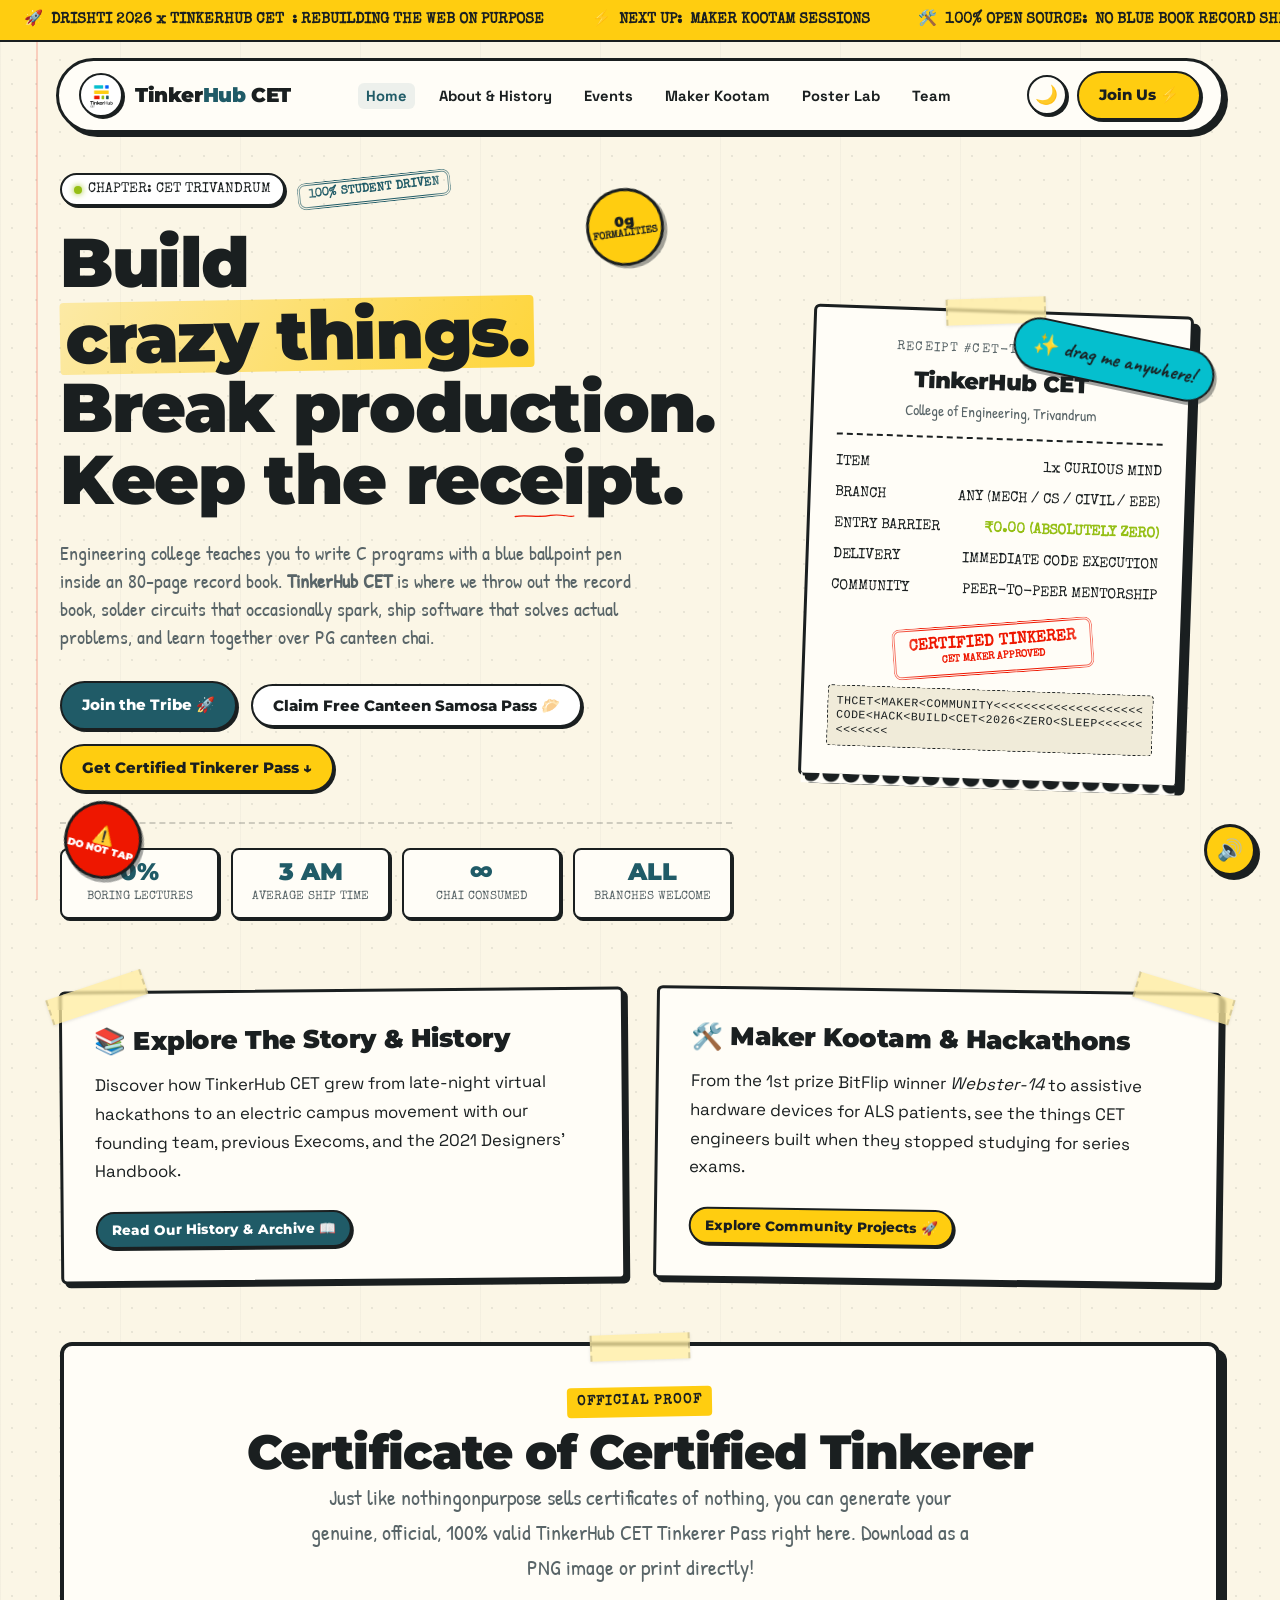
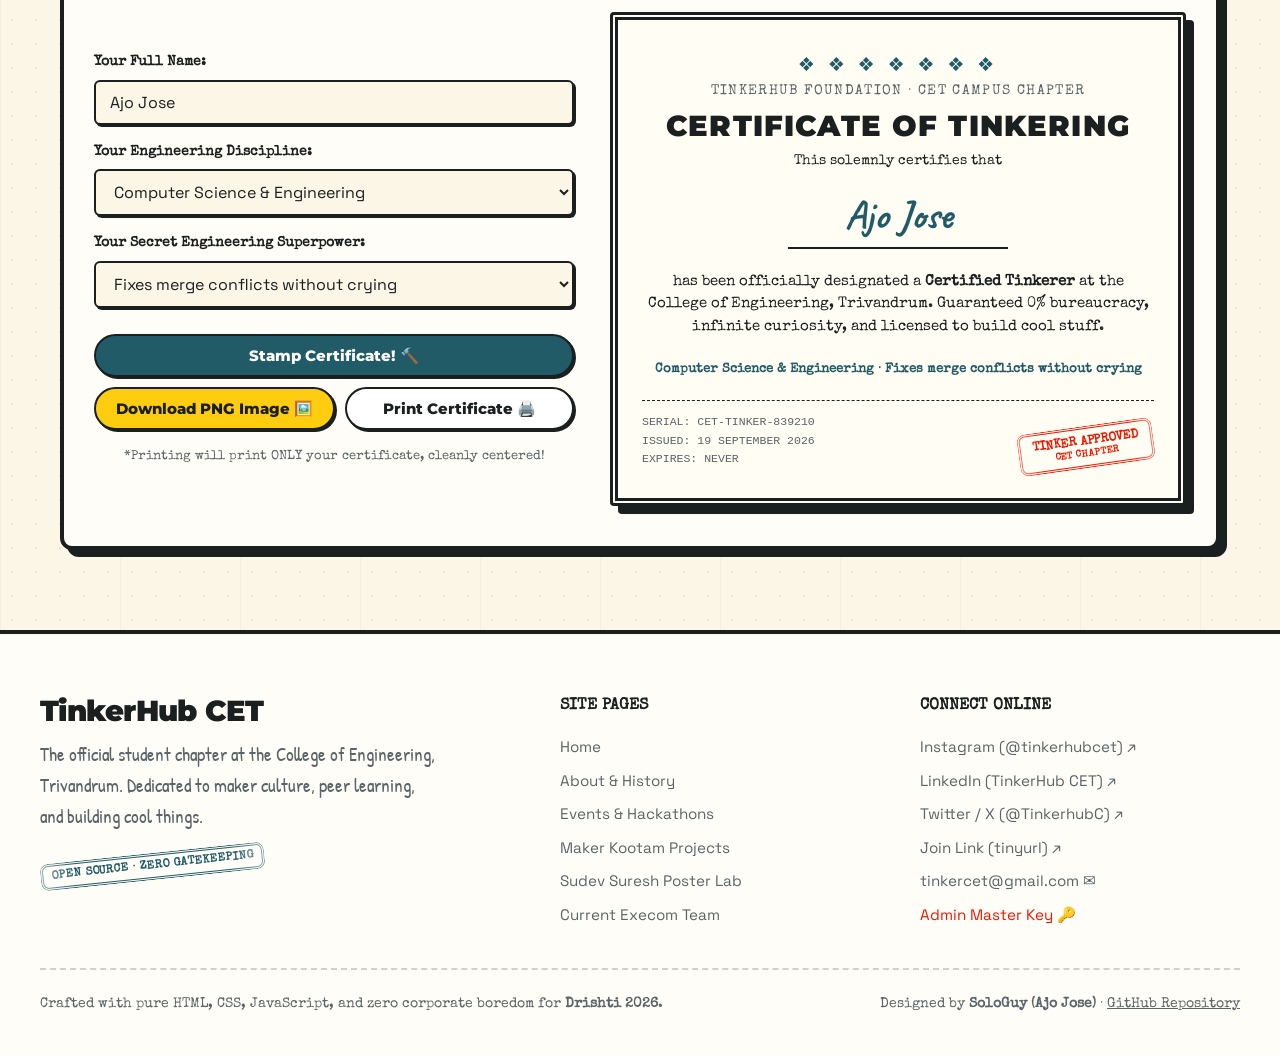
==== commit b789c17b: "Refactor into multi-page architecture, fix certificate print/PNG download, add scroll progress & rev" ====
--- a/index.html
+++ b/index.html
@@ -16,8 +16,19 @@
 </head>
 <body>
 
+  <!-- Top Scroll Progress Bar -->
+  <div id="scroll-progress-bar" aria-hidden="true"></div>
+
   <!-- Background Notebook Red Margin Line -->
   <div class="notebook-margin-line" aria-hidden="true"></div>
+
+  <!-- Emergency Anti-Gravity Reset Banner (Hidden until Anti-Gravity prank triggered) -->
+  <div id="antigravity-reset-banner" style="display:none; position:fixed; top:10px; left:50%; transform:translateX(-50%); z-index:99999; background:var(--tinker-red); color:white; padding:12px 24px; border-radius:50px; border:3px solid white; box-shadow:0 8px 24px rgba(0,0,0,0.4); align-items:center; gap:16px; font-family:var(--font-display); font-weight:800;">
+    <span>🚨 WARNING: ANTIGRAVITY ENGINE OVERLOAD!</span>
+    <button id="btn-reset-gravity" class="btn-fun btn-yellow" style="padding:6px 14px; font-size:0.85rem;">
+      Fix Gravity Now 🧲
+    </button>
+  </div>
 
   <!-- Top Announcement Ticker -->
   <div class="announcement-ticker" aria-label="Community Announcement Ticker">
@@ -26,20 +37,20 @@
       <div class="ticker-item">⚡ <strong>NEXT UP:</strong> MAKER KOOTAM SESSIONS</div>
       <div class="ticker-item">🛠️ <strong>100% OPEN SOURCE:</strong> NO BLUE BOOK RECORD SHEETS ALLOWED</div>
       <div class="ticker-item">💡 <strong>TIP:</strong> DRAG ANY STICKER TO PERSONALIZE YOUR SCREEN</div>
-      <div class="ticker-item">🍕 <strong>FREE BIRYANI AT CANTEEN?</strong> CHECK THE HERO BUTTON</div>
-      <!-- Duplicate for seamless infinite loop -->
+      <div class="ticker-item">🥟 <strong>FREE SAMOSA IN CANTEEN?</strong> TAP THE BUTTON BELOW</div>
+      <!-- Duplicate for infinite seamless scroll -->
       <div class="ticker-item">🚀 <strong>DRISHTI 2026 x TINKERHUB CET</strong>: REBUILDING THE WEB ON PURPOSE</div>
       <div class="ticker-item">⚡ <strong>NEXT UP:</strong> MAKER KOOTAM SESSIONS</div>
       <div class="ticker-item">🛠️ <strong>100% OPEN SOURCE:</strong> NO BLUE BOOK RECORD SHEETS ALLOWED</div>
       <div class="ticker-item">💡 <strong>TIP:</strong> DRAG ANY STICKER TO PERSONALIZE YOUR SCREEN</div>
-      <div class="ticker-item">🍕 <strong>FREE BIRYANI AT CANTEEN?</strong> CHECK THE HERO BUTTON</div>
+      <div class="ticker-item">🥟 <strong>FREE SAMOSA IN CANTEEN?</strong> TAP THE BUTTON BELOW</div>
     </div>
   </div>
 
   <!-- Sticky Navbar with Official Logo Padding -->
   <div class="navbar-wrapper">
     <nav class="site-navbar" aria-label="Main Navigation">
-      <a href="#hero" class="nav-brand">
+      <a href="index.html" class="nav-brand">
         <div class="nav-logo-box" title="Official Logo with Handbook 10% Padding">
           <img src="assets/images/tinkLogo.png" alt="TinkerHub CET Logo">
         </div>
@@ -48,14 +59,15 @@
         </div>
       </a>
 
+      <button id="mobile-nav-toggle-btn" class="mobile-nav-toggle" aria-label="Toggle menu">☰</button>
+
       <ul class="nav-links">
-        <li><a href="#about" class="nav-link">About</a></li>
-        <li><a href="#events" class="nav-link">Events</a></li>
-        <li><a href="#maker-kootam" class="nav-link">Maker Kootam</a></li>
-        <li><a href="#certificate" class="nav-link">Get Certified</a></li>
-        <li><a href="#status-lab" class="nav-link">Poster Lab</a></li>
-        <li><a href="#history" class="nav-link">History</a></li>
-        <li><a href="#team" class="nav-link">Team</a></li>
+        <li><a href="index.html" class="nav-link active">Home</a></li>
+        <li><a href="about.html" class="nav-link">About & History</a></li>
+        <li><a href="events.html" class="nav-link">Events</a></li>
+        <li><a href="projects.html" class="nav-link">Maker Kootam</a></li>
+        <li><a href="poster-lab.html" class="nav-link">Poster Lab</a></li>
+        <li><a href="team.html" class="nav-link">Team</a></li>
       </ul>
 
       <div class="nav-actions">
@@ -69,7 +81,7 @@
 
   <!-- HERO SECTION -->
   <header id="hero" class="hero-section">
-    <!-- Draggable Floating Stickers (Interactive fun inspired by nothingonpurpose + tinkerhub.org) -->
+    <!-- Draggable Floating Stickers -->
     <div class="sticker sticker-round" style="top: 15px; right: 48%; background: var(--tinker-yellow); transform: rotate(-8deg);">
       <span>0g</span>
       <span style="font-size:0.65rem; font-family:var(--font-typewriter);">FORMALITIES</span>
@@ -79,9 +91,10 @@
       ✨ drag me anywhere!
     </div>
 
-    <div class="sticker sticker-round rickroll-trap" data-rick-msg="WE WARNED YOU: DO NOT TOUCH! 🕺" style="bottom: 40px; left: 2%; background: var(--tinker-red); color: white; transform: rotate(15deg); cursor: pointer;" title="Don't touch this!">
+    <!-- Anti-Gravity Prank Trigger Sticker! -->
+    <div class="sticker sticker-round trigger-antigravity" style="bottom: 40px; left: 2%; background: var(--tinker-red); color: white; transform: rotate(15deg); cursor: pointer;" title="Warning: Do not tap!">
       <span style="font-size:1.1rem;">⚠️</span>
-      <span style="font-size:0.65rem;">DO NOT TAP</span>
+      <span style="font-size:0.62rem;">DO NOT TAP</span>
     </div>
 
     <div class="hero-grid">
@@ -110,11 +123,11 @@
           <a href="https://tinyurl.com/tinkerhubcet" target="_blank" rel="noopener noreferrer" class="btn-fun btn-teal">
             Join the Tribe 🚀
           </a>
-          <!-- Cheeky Rickroll Trap in the Hero! -->
-          <button class="btn-fun btn-white rickroll-trap" data-rick-msg="NEVER GONNA GIVE YOU FREE SAMOSAS! 🥟🕺" title="Warning: Suspiciously generous">
+          <!-- Prank 1 Trigger: KTU Attendance Panic! -->
+          <button class="btn-fun btn-white trigger-ktu-panic" title="Warning: Suspiciously generous">
             Claim Free Canteen Samosa Pass 🥟
           </button>
-          <a href="#certificate" class="btn-fun btn-yellow">
+          <a href="#certificate-section" class="btn-fun btn-yellow">
             Get Certified Tinkerer Pass ↓
           </a>
         </div>
@@ -173,7 +186,8 @@
           </div>
 
           <div style="text-align: center; margin: 16px 0;">
-            <div class="stamp stamp-red">
+            <!-- Prank 4 Trigger: Rickroll 2.0 Retro TV! -->
+            <div class="stamp stamp-red trigger-rickroll" style="cursor: pointer;" title="Click for secret stamp">
               <span>CERTIFIED TINKERER</span>
               <span style="font-size:0.65rem;">CET MAKER APPROVED</span>
             </div>
@@ -189,358 +203,35 @@
     </div>
   </header>
 
-  <!-- ABOUT SECTION -->
-  <section id="about" class="content-section">
-    <div class="section-header">
-      <span class="section-tag">Chapter Philosophy</span>
-      <h2 class="section-title">What even is TinkerHub CET?</h2>
-      <p class="section-subtitle">
-        We are a student-driven initiative on a mission to make sure no engineer graduates without ever building something real.
-      </p>
-    </div>
-
+  <!-- QUICK EXPLORE TILES -->
+  <section class="content-section reveal-on-scroll">
     <div class="about-grid">
-      <!-- Card 1: What We Do -->
       <div class="craft-card" style="transform: rotate(-0.5deg);">
         <div class="washi-tape washi-tape-left"></div>
-        <h3>💡 Outside the Curriculum</h3>
+        <h3>📚 Explore The Story & History</h3>
         <p>
-          Let's be real: college curriculum is great for learning how algorithms worked in 1982. But when you step outside into the real world, nobody asks you to write code on an A4 sheet with double margins.
+          Discover how TinkerHub CET grew from late-night virtual hackathons to an electric campus movement with our founding team, previous Execoms, and the 2021 Designers' Handbook.
         </p>
-        <p>
-          TinkerHub CET connects students across every single department—from First Years to Final Years, CS to Mechanical, Civil to Architecture—giving you hands-on exposure to modern open-source stacks, AI, cloud engineering, robotics, and design.
-        </p>
-      </div>
-
-      <!-- Card 2: The Peer-to-Peer Rule -->
+        <a href="about.html" class="btn-fun btn-teal" style="font-size:0.85rem; padding: 6px 14px; margin-top: 10px;">
+          Read Our History & Archive 📖
+        </a>
+      </div>
+
       <div class="craft-card" style="transform: rotate(0.8deg);">
         <div class="washi-tape washi-tape-right"></div>
-        <h3>🤝 Zero Barriers. No Gatekeeping.</h3>
+        <h3>🛠️ Maker Kootam & Hackathons</h3>
         <p>
-          "A community for all, with absolutely no barriers to entry." That is our founding rule. You do not need to know what Docker or Git is before walking into our room.
+          From the 1st prize BitFlip winner <em>Webster-14</em> to assistive hardware devices for ALS patients, see the things CET engineers built when they stopped studying for series exams.
         </p>
-        <p>
-          If you are stuck on a bug at midnight, someone in the community has already cried over that exact same bug and will help you solve it. We learn together, fail fast, laugh about it, and rebuild.
-        </p>
-      </div>
-    </div>
-
-    <!-- CET Student Truths Sticky Note -->
-    <div style="max-width: 680px; margin: 40px auto 0;">
-      <div class="sticky-note">
-        📌 <strong>The CET Engineering Reality Check:</strong><br>
-        Class: <em>"Submit the 45-page assignment on bubble sort by 9:00 AM."</em><br>
-        TinkerHub CET: <em>"Hey, what if we built an IoT food-waste monitor for the hostel mess and deployed an AI model to predict our semester attendance?"</em>
+        <a href="projects.html" class="btn-fun btn-yellow" style="font-size:0.85rem; padding: 6px 14px; margin-top: 10px;">
+          Explore Community Projects 🚀
+        </a>
       </div>
     </div>
   </section>
 
-  <!-- EVENTS & ACTIVITIES SECTION -->
-  <section id="events" class="content-section">
-    <div class="section-header">
-      <span class="section-tag">Activities & Sessions</span>
-      <h2 class="section-title">Things we conducted & survived</h2>
-      <p class="section-subtitle">
-        Real events, hackathons, and high-voltage technical sessions from our chapter archive.
-      </p>
-    </div>
-
-    <!-- Filter Buttons -->
-    <div class="events-filter-bar">
-      <button class="filter-btn active" data-filter="all">All Events</button>
-      <button class="filter-btn" data-filter="hackathon">Hackathons</button>
-      <button class="filter-btn" data-filter="talk">Tech Talks</button>
-      <button class="filter-btn" data-filter="townhall">Townhalls</button>
-    </div>
-
-    <div class="events-grid">
-      <!-- BitFlip Hackathon -->
-      <article class="event-card" data-category="hackathon">
-        <div class="event-card-header">
-          <span class="event-type-badge" style="background: rgba(255, 205, 16, 0.25);">Hackathon</span>
-          <span class="stamp stamp-teal" style="font-size: 0.65rem; padding: 2px 6px;">106 HACKERS</span>
-        </div>
-        <div class="event-date-row">
-          <span>📅 Oct 30 – Nov 16</span> · <span>DevFolio Platform</span>
-        </div>
-        <h3 class="event-card-title">BitFlip Hackathon</h3>
-        <p class="event-card-desc">
-          Flagship hackathon with 12 national & global sponsors including Devfolio, Matic, Portis, Fold, and Wolfram. 9 high-impact projects built by students evaluated by CET alumni jury.
-        </p>
-        <div class="event-meta-footer">
-          <span class="event-speaker">Platform: Devfolio</span>
-          <span class="tech-pill">Cash Prizes</span>
-        </div>
-      </article>
-
-      <!-- Careers in Data Science -->
-      <article class="event-card" data-category="talk">
-        <div class="event-card-header">
-          <span class="event-type-badge" style="background: rgba(5, 191, 206, 0.25);">Tech Talk</span>
-          <span class="stamp stamp-green" style="font-size: 0.65rem; padding: 2px 6px;">MICROSOFT GUEST</span>
-        </div>
-        <div class="event-date-row">
-          <span>📅 5 June · 7:00 PM</span> · <span>Google Meet</span>
-        </div>
-        <h3 class="event-card-title">Careers in Data Science</h3>
-        <p class="event-card-desc">
-          An energetic, candid Q&A session with Damanpreet Kaur (Incoming Data Scientist at Microsoft) sharing her inspiring roadmap from college fresher to Microsoft. Hosted by Nanda Kishor M Pai.
-        </p>
-        <div class="event-meta-footer">
-          <span class="event-speaker">Speaker: Damanpreet Kaur</span>
-          <span class="tech-pill">AI & ML</span>
-        </div>
-      </article>
-
-      <!-- Introduction to DevOps -->
-      <article class="event-card" data-category="talk">
-        <div class="event-card-header">
-          <span class="event-type-badge" style="background: rgba(149, 191, 21, 0.25);">Hands-On</span>
-          <span class="stamp stamp-teal" style="font-size: 0.65rem; padding: 2px 6px;">ZERO TEARS</span>
-        </div>
-        <div class="event-date-row">
-          <span>📅 8 May · 6:00 PM</span> · <span>Discord Stage</span>
-        </div>
-        <h3 class="event-card-title">Introduction to DevOps</h3>
-        <p class="event-card-desc">
-          Sharath Cherian Thomas (Google Certified Cloud Engineer) demystified Docker, CI/CD, and Jenkins with hilarious slides and practical starter repos for absolute beginners. Hosted by Vishnu Prakash.
-        </p>
-        <div class="event-meta-footer">
-          <span class="event-speaker">Speaker: Sharath Thomas</span>
-          <span class="tech-pill">Cloud & Docker</span>
-        </div>
-      </article>
-
-      <!-- Blockchain in NEAR -->
-      <article class="event-card" data-category="talk">
-        <div class="event-card-header">
-          <span class="event-type-badge" style="background: rgba(0, 96, 255, 0.2);">Web3</span>
-          <span class="stamp stamp-red" style="font-size: 0.65rem; padding: 2px 6px;">NEAR TOKEN DROP</span>
-        </div>
-        <div class="event-date-row">
-          <span>📅 2 June · 7:00 PM</span> · <span>Google Meet</span>
-        </div>
-        <h3 class="event-card-title">Blockchain in NEAR</h3>
-        <p class="event-card-desc">
-          Gnana Lakshmi (Blockchain Crusader) dove deep into sharding, crypto consensus, and scaling infrastructure, followed by live token giveaways to lucky attendee questions. Hosted by Atheena R.
-        </p>
-        <div class="event-meta-footer">
-          <span class="event-speaker">Speaker: Gnana Lakshmi</span>
-          <span class="tech-pill">Blockchain</span>
-        </div>
-      </article>
-
-      <!-- TownHall CET -->
-      <article class="event-card" data-category="townhall">
-        <div class="event-card-header">
-          <span class="event-type-badge" style="background: rgba(238, 23, 0, 0.15);">Townhall</span>
-          <span class="stamp stamp-teal" style="font-size: 0.65rem; padding: 2px 6px;">INTERN SPOTLIGHT</span>
-        </div>
-        <div class="event-date-row">
-          <span>📅 2 May · 7:00 PM</span> · <span>AirMeet</span>
-        </div>
-        <h3 class="event-card-title">TownHall CET: The ML Journey</h3>
-        <p class="event-card-desc">
-          Featuring CET's own Nandana Sreeraj on how lockdown self-learning led to a machine learning internship at Purplle.com. Ended with AirMeet networking and games. Hosted by Ankitha Jazy.
-        </p>
-        <div class="event-meta-footer">
-          <span class="event-speaker">Guest: Nandana Sreeraj</span>
-          <span class="tech-pill">Community</span>
-        </div>
-      </article>
-
-      <!-- Drishti Re-Design Challenge -->
-      <article class="event-card" data-category="hackathon" style="border-color: var(--tinker-yellow); background: var(--bg-paper-dark);">
-        <div class="event-card-header">
-          <span class="event-type-badge" style="background: var(--tinker-yellow); color: var(--tinker-black);">Live Now</span>
-          <span class="stamp stamp-red" style="font-size: 0.65rem; padding: 2px 6px;">DRISHTI 2026</span>
-        </div>
-        <div class="event-date-row">
-          <span>📅 Right Now · 3h Limit</span> · <span>TinkerHub Arena</span>
-        </div>
-        <h3 class="event-card-title">Website Re-Design Battle</h3>
-        <p class="event-card-desc">
-          Reimagining TinkerHub CET on the web from scratch with bright colors, zero corporate boredom, playful draggable stickers, and genuine human warmth.
-        </p>
-        <div class="event-meta-footer">
-          <span class="event-speaker">SoloGuy (Ajo Jose)</span>
-          <span class="tech-pill">Vanilla Magic</span>
-        </div>
-      </article>
-    </div>
-  </section>
-
-  <!-- MAKER KOOTAM / PROJECTS SHOWCASE -->
-  <section id="maker-kootam" class="content-section">
-    <div class="section-header">
-      <span class="section-tag">Maker Kootam</span>
-      <h2 class="section-title">Projects Built by the Community</h2>
-      <p class="section-subtitle">
-        Real projects, hackathon winners, and assistive tech created by students at CET. Click upvote to cheer them on!
-      </p>
-    </div>
-
-    <div class="projects-grid">
-      <!-- Project 1: Webster-14 -->
-      <div class="project-card">
-        <div class="project-badge-top">🥇 1st Prize · BitFlip</div>
-        <h3 class="project-title">
-          Webster-14
-          <span style="font-size: 1.2rem;">🌐</span>
-        </h3>
-        <p class="project-desc">
-          Smart web automation and research browser interface built during BitFlip hackathon to aggregate developer resources seamlessly.
-        </p>
-        <div class="project-tech-pills">
-          <span class="tech-pill">JavaScript</span>
-          <span class="tech-pill">Devfolio</span>
-          <span class="tech-pill">Browser API</span>
-        </div>
-        <div class="project-card-actions">
-          <button class="upvote-btn" data-project-id="webster">
-            <span>▲ Upvote</span>
-            <span class="upvote-count">42</span>
-          </button>
-          <a href="https://devfolio.co/submissions/webster-14" target="_blank" rel="noopener noreferrer" class="btn-fun btn-white" style="font-size:0.8rem; padding: 4px 10px;">
-            Inspect Code ↗
-          </a>
-        </div>
-      </div>
-
-      <!-- Project 2: Decentralwood -->
-      <div class="project-card">
-        <div class="project-badge-top">🥈 2nd Prize · BitFlip</div>
-        <h3 class="project-title">
-          Decentralwood
-          <span style="font-size: 1.2rem;">🎬</span>
-        </h3>
-        <p class="project-desc">
-          Decentralized indie cinema and film financing platform allowing creators to distribute content directly without studio middlemen.
-        </p>
-        <div class="project-tech-pills">
-          <span class="tech-pill">Matic Network</span>
-          <span class="tech-pill">IPFS</span>
-          <span class="tech-pill">Smart Contracts</span>
-        </div>
-        <div class="project-card-actions">
-          <button class="upvote-btn" data-project-id="decentralwood">
-            <span>▲ Upvote</span>
-            <span class="upvote-count">38</span>
-          </button>
-          <a href="https://devfolio.co/submissions/decentralwood" target="_blank" rel="noopener noreferrer" class="btn-fun btn-white" style="font-size:0.8rem; padding: 4px 10px;">
-            Inspect Code ↗
-          </a>
-        </div>
-      </div>
-
-      <!-- Project 3: Heart Disease Predictor -->
-      <div class="project-card">
-        <div class="project-badge-top">🥉 3rd Prize · Data Pirates</div>
-        <h3 class="project-title">
-          Heart Disease Predictor
-          <span style="font-size: 1.2rem;">❤️</span>
-        </h3>
-        <p class="project-desc">
-          Machine learning diagnostic classifier trained on clinical cardiological data to provide early risk indicators with explainable metrics.
-        </p>
-        <div class="project-tech-pills">
-          <span class="tech-pill">Python</span>
-          <span class="tech-pill">Scikit-Learn</span>
-          <span class="tech-pill">Streamlit</span>
-        </div>
-        <div class="project-card-actions">
-          <button class="upvote-btn" data-project-id="heart-pred">
-            <span>▲ Upvote</span>
-            <span class="upvote-count">29</span>
-          </button>
-          <a href="https://devfolio.co/submissions/heart-disease-predictor-1" target="_blank" rel="noopener noreferrer" class="btn-fun btn-white" style="font-size:0.8rem; padding: 4px 10px;">
-            Inspect Code ↗
-          </a>
-        </div>
-      </div>
-
-      <!-- Project 4: ALS Caregiver Assistive Device -->
-      <div class="project-card">
-        <div class="project-badge-top" style="background: var(--tinker-teal); color: white;">🏆 ISQIP Winner</div>
-        <h3 class="project-title">
-          ALS Caregiver Device
-          <span style="font-size: 1.2rem;">🤝</span>
-        </h3>
-        <p class="project-desc">
-          Built by Abhishek, Rabeeh, Jacob & Alan over 2 intense days to provide a low-cost, ultra-reliable emergency alert system for patients diagnosed with ALS.
-        </p>
-        <div class="project-tech-pills">
-          <span class="tech-pill">Embedded IoT</span>
-          <span class="tech-pill">Hardware</span>
-          <span class="tech-pill">Assistive Tech</span>
-        </div>
-        <div class="project-card-actions">
-          <button class="upvote-btn" data-project-id="als-device">
-            <span>▲ Upvote</span>
-            <span class="upvote-count">56</span>
-          </button>
-          <button class="btn-fun btn-white" style="font-size:0.8rem; padding: 4px 10px;" onclick="alert('Built with pure heart and hardware soldering irons by CET students!')">
-            Read Story 📖
-          </button>
-        </div>
-      </div>
-
-      <!-- Project 5: Food Donor Link -->
-      <div class="project-card">
-        <div class="project-badge-top" style="background: var(--tinker-green);">🌿 Social Impact</div>
-        <h3 class="project-title">
-          Food Donor Link
-          <span style="font-size: 1.2rem;">🍲</span>
-        </h3>
-        <p class="project-desc">
-          Built by Vishnu, Abraham, Sreenivas & Adwaith to seamlessly connect wedding halls, caterers, and food distributors directly to local orphanages and shelters.
-        </p>
-        <div class="project-tech-pills">
-          <span class="tech-pill">Web Platform</span>
-          <span class="tech-pill">Logistics</span>
-          <span class="tech-pill">Community</span>
-        </div>
-        <div class="project-card-actions">
-          <button class="upvote-btn" data-project-id="food-donor">
-            <span>▲ Upvote</span>
-            <span class="upvote-count">48</span>
-          </button>
-          <button class="btn-fun btn-white" style="font-size:0.8rem; padding: 4px 10px;" onclick="alert('Eliminating food waste through direct student engineering.')">
-            Read Story 📖
-          </button>
-        </div>
-      </div>
-
-      <!-- Project 6: Cheeky Rickroll Trap Project! -->
-      <div class="project-card" style="border-color: var(--tinker-red);">
-        <div class="project-badge-top" style="background: var(--tinker-red); color: white;">🚨 TOP SECRET</div>
-        <h3 class="project-title">
-          KTU S-Grade Generator
-          <span style="font-size: 1.2rem;">🤫</span>
-        </h3>
-        <p class="project-desc">
-          Automated Python neural-network script that allegedly guarantees a 10.0 CGPA and bypasses internal exam vivas. 100% verified by senior hackers.
-        </p>
-        <div class="project-tech-pills">
-          <span class="tech-pill">Illegal Hacks</span>
-          <span class="tech-pill">Secret API</span>
-          <span class="tech-pill">Pure Black Magic</span>
-        </div>
-        <div class="project-card-actions">
-          <button class="upvote-btn" data-project-id="ktu-hack">
-            <span>▲ Upvote</span>
-            <span class="upvote-count">999</span>
-          </button>
-          <button class="btn-fun btn-red rickroll-trap" data-rick-msg="NEVER GONNA GIVE YOU A FREE S-GRADE! 🎓🕺" style="font-size:0.8rem; padding: 4px 12px;">
-            Download Script 🔓
-          </button>
-        </div>
-      </div>
-    </div>
-  </section>
-
-  <!-- INTERACTIVE CERTIFICATE OF CERTIFIED TINKERER (nothingonpurpose inspiration) -->
-  <section id="certificate" class="content-section">
+  <!-- INTERACTIVE CERTIFICATE GENERATOR (PRINT & PNG DOWNLOAD) -->
+  <section id="certificate-section" class="content-section reveal-on-scroll">
     <div class="cert-interactive-section">
       <div class="washi-tape washi-tape-top"></div>
       
@@ -548,7 +239,7 @@
         <span class="section-tag" style="background: var(--tinker-yellow); color: var(--tinker-black);">Official Proof</span>
         <h2 class="section-title">Certificate of Certified Tinkerer</h2>
         <p class="section-subtitle" style="margin: 0 auto;">
-          Just like nothingonpurpose sells certificates of nothing, you can generate your genuine, official, 100% valid TinkerHub CET Tinkerer Pass right here.
+          Just like nothingonpurpose sells certificates of nothing, you can generate your genuine, official, 100% valid TinkerHub CET Tinkerer Pass right here. Download as a PNG image or print directly!
         </p>
       </div>
 
@@ -586,48 +277,56 @@
             </select>
           </div>
 
-          <div style="display: flex; gap: 12px; margin-top: 10px;">
-            <button id="btn-stamp-cert" class="btn-fun btn-teal" style="flex: 1;">
+          <div style="display: flex; flex-wrap: wrap; gap: 10px; margin-top: 10px;">
+            <button id="btn-stamp-cert" class="btn-fun btn-teal" style="flex: 1 1 100%;">
               Stamp Certificate! 🔨
             </button>
-            <button id="btn-print-cert" class="btn-fun btn-white" style="flex: 0.8;">
-              Print / Save 🖨️
+            <button id="btn-download-cert" class="btn-fun btn-yellow" style="flex: 1;">
+              Download PNG Image 🖼️
             </button>
-          </div>
-        </div>
-
-        <!-- Live Live Certificate Display -->
-        <div class="live-cert-preview" id="certificate-paper">
-          <div class="cert-ornament">❖ ❖ ❖ ❖ ❖ ❖ ❖</div>
-          <div style="font-family: var(--font-typewriter); font-size: 0.85rem; letter-spacing: 0.1em; color: var(--ink-muted);">
-            TINKERHUB FOUNDATION · CET CAMPUS CHAPTER
-          </div>
-          <h3 class="cert-header-title">Certificate of Tinkering</h3>
-          
-          <p style="font-family: var(--font-typewriter); font-size: 0.9rem; margin-top: 8px;">
-            This solemnly certifies that
-          </p>
-
-          <div class="cert-recipient-name" id="cert-preview-name">Ajo Jose</div>
-
-          <p class="cert-statement">
-            has been officially designated a <strong>Certified Tinkerer</strong> at the College of Engineering, Trivandrum. Guaranteed 0% bureaucracy, infinite curiosity, and licensed to build cool stuff.
-          </p>
-
-          <div id="cert-preview-role" style="font-family: var(--font-typewriter); font-size: 0.82rem; color: var(--tinker-teal); font-weight: bold; margin-bottom: 20px;">
-            Computer Science & Engineering · Fixes merge conflicts without crying
-          </div>
-
-          <div style="display: flex; justify-content: space-between; align-items: flex-end; border-top: 1px dashed #1A1F20; padding-top: 12px;">
-            <div style="text-align: left; font-family: monospace; font-size: 0.72rem; color: #596568;">
-              SERIAL: <span id="cert-preview-serial">CET-TINKER-839210</span><br>
-              ISSUED: 19 SEPTEMBER 2026<br>
-              EXPIRES: NEVER
-            </div>
-
-            <div id="cert-preview-stamp" class="stamp stamp-red" style="font-size: 0.78rem; padding: 6px 12px; transform: rotate(-8deg);">
-              <span>TINKER APPROVED</span>
-              <span style="font-size: 0.6rem;">CET CHAPTER</span>
+            <button id="btn-print-cert" class="btn-fun btn-white" style="flex: 1;">
+              Print Certificate 🖨️
+            </button>
+          </div>
+          <small style="font-family: var(--font-typewriter); color: var(--ink-muted); text-align: center;">
+            *Printing will print ONLY your certificate, cleanly centered!
+          </small>
+        </div>
+
+        <!-- Printable Certificate Container (Targeted for isolated printing!) -->
+        <div id="printable-certificate-container">
+          <div class="live-cert-preview" id="certificate-paper">
+            <div class="cert-ornament">❖ ❖ ❖ ❖ ❖ ❖ ❖</div>
+            <div style="font-family: var(--font-typewriter); font-size: 0.85rem; letter-spacing: 0.1em; color: var(--ink-muted);">
+              TINKERHUB FOUNDATION · CET CAMPUS CHAPTER
+            </div>
+            <h3 class="cert-header-title">Certificate of Tinkering</h3>
+            
+            <p style="font-family: var(--font-typewriter); font-size: 0.9rem; margin-top: 8px;">
+              This solemnly certifies that
+            </p>
+
+            <div class="cert-recipient-name" id="cert-preview-name">Ajo Jose</div>
+
+            <p class="cert-statement">
+              has been officially designated a <strong>Certified Tinkerer</strong> at the College of Engineering, Trivandrum. Guaranteed 0% bureaucracy, infinite curiosity, and licensed to build cool stuff.
+            </p>
+
+            <div id="cert-preview-role" style="font-family: var(--font-typewriter); font-size: 0.82rem; color: var(--tinker-teal); font-weight: bold; margin-bottom: 20px;">
+              Computer Science & Engineering · Fixes merge conflicts without crying
+            </div>
+
+            <div style="display: flex; justify-content: space-between; align-items: flex-end; border-top: 1px dashed #1A1F20; padding-top: 12px;">
+              <div style="text-align: left; font-family: monospace; font-size: 0.72rem; color: #596568;">
+                SERIAL: <span id="cert-preview-serial">CET-TINKER-839210</span><br>
+                ISSUED: 19 SEPTEMBER 2026<br>
+                EXPIRES: NEVER
+              </div>
+
+              <div id="cert-preview-stamp" class="stamp stamp-red" style="font-size: 0.78rem; padding: 6px 12px; transform: rotate(-8deg);">
+                <span>TINKER APPROVED</span>
+                <span style="font-size: 0.6rem;">CET CHAPTER</span>
+              </div>
             </div>
           </div>
         </div>
@@ -635,288 +334,70 @@
     </div>
   </section>
 
-  <!-- HANDBOOK-COMPLIANT POSTER & STATUS LAB -->
-  <section id="status-lab" class="content-section">
-    <div class="status-maker-section">
-      <div class="washi-tape washi-tape-left"></div>
-      
-      <div class="section-header">
-        <span class="section-tag" style="background: var(--tinker-teal); color: white;">Handbook Guidelines</span>
-        <h2 class="section-title">The Sudev Suresh Poster & Status Lab</h2>
-        <p class="section-subtitle">
-          In 2021, Design Lead Sudev Suresh Sreedevi wrote the official <em>Designers' Handbook</em> specifying exact color codes, checkerboard alternating themes, and 720×1280 status holders. Test it interactively below!
-        </p>
-      </div>
-
-      <div class="status-maker-grid">
-        <!-- Controls -->
-        <div class="status-controls">
-          <div class="form-group">
-            <label for="status-input-title">Event Title:</label>
-            <input type="text" id="status-input-title" class="form-input" value="Workshop on Modern Git & Open Source">
-          </div>
-
-          <div class="form-group">
-            <label for="status-input-speaker">Speaker / Guest:</label>
-            <input type="text" id="status-input-speaker" class="form-input" value="Linus Torvalds' Biggest Fan">
-          </div>
-
-          <div class="form-group">
-            <label for="status-input-type">Event Category (Handbook Checklist):</label>
-            <select id="status-input-type" class="form-select">
-              <option value="Workshop / Hands-on">Workshops, Seminars</option>
-              <option value="Tech Talk / Interview">Tech Talks, Interviews</option>
-              <option value="Congratulations / Achievement">Congratulating Achievers</option>
-            </select>
-          </div>
-
-          <div class="form-group">
-            <label for="status-theme-select">Checkerboard Theme (Handbook Spec):</label>
-            <select id="status-theme-select" class="form-select">
-              <option value="light">Light Theme (Base #FFFFFF, Text #1A1F20)</option>
-              <option value="dark">Dark Theme (Base #1A1F20, Text #FFFFFF)</option>
-            </select>
-          </div>
-
-          <div class="form-group">
-            <label for="status-accent-select">Brand Accent Color (Handbook Palette):</label>
-            <select id="status-accent-select" class="form-select">
-              <option value="#FFCD10">Tinker Yellow (#FFCD10)</option>
-              <option value="#205B67">Tinker Teal (#205B67)</option>
-              <option value="#95BF15">Tinker Green (#95BF15)</option>
-              <option value="#05BFCE">Tinker Cyan (#05BFCE)</option>
-              <option value="#EE1700">Tinker Red (#EE1700)</option>
-              <option value="#0060FF">Tinker Blue (#0060FF)</option>
-            </select>
-          </div>
-
-          <div style="margin-top: 14px; font-family: var(--font-friendly); font-size: 1.1rem; color: var(--ink-muted);">
-            💡 <em>Rule from Handbook Page 8:</em> Alternate between Light and Dark themes for consecutive posters to create an Instagram checkerboard aesthetic!
-          </div>
-        </div>
-
-        <!-- Live 720x1280 Status Holder Preview -->
-        <div style="text-align: center;">
-          <div id="status-preview-frame" class="handbook-status-frame light-spec">
-            <div id="status-inner-poster" class="status-inner-poster" style="border-color: #FFCD10;">
-              <!-- Official logo with 10% boundary padding -->
-              <div class="status-logo-header">
-                <img src="assets/images/tinkLogo.png" alt="TinkerHub Logo" class="status-logo-img">
-                <span id="status-poster-tag" style="font-family: var(--font-typewriter); font-size: 0.6rem; padding: 2px 6px; border-radius: 4px; background: #FFCD10; color: #1A1F20; font-weight: bold;">
-                  WORKSHOP
-                </span>
-              </div>
-
-              <div>
-                <h4 id="status-poster-title" class="status-poster-title">Workshop on Modern Git & Open Source</h4>
-                <div id="status-poster-speaker" style="font-family: var(--font-friendly); font-size: 0.85rem; margin-top: 4px;">
-                  Speaker: Linus Torvalds' Biggest Fan
-                </div>
-              </div>
-
-              <div class="status-poster-meta">
-                <div>📅 Saturday · 7:00 PM</div>
-                <div>📍 Mechanical Seminar Hall / GMeet</div>
-                <div>🔗 tinyurl.com/tinkerhubcet</div>
-              </div>
-            </div>
-            
-            <div style="margin-top: 14px; font-family: var(--font-typewriter); font-size: 0.68rem; opacity: 0.7;">
-              720 × 1280px Status Holder Preview (Handbook Fig 1)
-            </div>
-          </div>
-        </div>
-      </div>
-    </div>
-  </section>
-
-  <!-- INTO THE HISTORY & ARCHIVE SECTION -->
-  <section id="history" class="content-section">
-    <div class="section-header">
-      <span class="section-tag">Archival Vault</span>
-      <h2 class="section-title">Into The History</h2>
-      <p class="section-subtitle">
-        Honouring the pioneers, leads, and hackers who laid the brickwork of TinkerHub CET. Real photos from the chapter records!
+  <!-- ==========================================
+       THE PRANK MODALS (4 UNIQUE PRANKS)
+       ========================================== -->
+
+  <!-- PRANK 1: KTU ATTENDANCE SHORTAGE PANIC MODAL -->
+  <div id="prank-ktu-modal" class="prank-modal-overlay" role="dialog" aria-modal="true">
+    <div class="ktu-panic-box">
+      <div class="ktu-warning-stripes"></div>
+      <h3 style="font-family: var(--font-display); font-size: 1.6rem; color: var(--tinker-red); margin-bottom: 12px;">
+        ⚠️ KTU PORTAL ACADEMIC SHORTAGE ALERT
+      </h3>
+      <p style="font-family: var(--font-typewriter); font-size: 0.95rem; line-height: 1.6; margin-bottom: 20px;">
+        <strong>CRITICAL WARNING:</strong> Your attendance in <em>"Mechanical Solid Thermodynamics"</em> has officially plunged to <strong>41.2%</strong>.<br><br>
+        The Dean of Academics requires an emergency medical certificate dated prior to 1947 or an immediate in-person explanation.
       </p>
-    </div>
-
-    <div class="history-scrapbook">
-      <!-- Nanda Kishor M Pai -->
-      <div class="polaroid-card">
-        <div class="washi-tape washi-tape-top"></div>
-        <div class="polaroid-img-wrapper">
-          <img src="assets/images/team.png" alt="TinkerHub CET Community">
-        </div>
-        <div class="polaroid-caption">Nanda Kishor M Pai</div>
-        <div class="polaroid-role">Founding Campus Lead</div>
-      </div>
-
-      <!-- Sudev Suresh Sreedevi -->
-      <div class="polaroid-card">
-        <div class="washi-tape washi-tape-top"></div>
-        <div class="polaroid-img-wrapper">
-          <img src="assets/images/sudev.jpg" alt="Sudev Suresh Sreedevi">
-        </div>
-        <div class="polaroid-caption">Sudev Suresh Sreedevi</div>
-        <div class="polaroid-role">Author of Designers' Handbook · Co-Chair</div>
-      </div>
-
-      <!-- Nandana Sreeraj -->
-      <div class="polaroid-card">
-        <div class="washi-tape washi-tape-top"></div>
-        <div class="polaroid-img-wrapper">
-          <img src="assets/images/nandanasree.jpg" alt="Nandana Sreeraj">
-        </div>
-        <div class="polaroid-caption">Nandana Sreeraj</div>
-        <div class="polaroid-role">ML Intern @ Purplle · Townhall Guest</div>
-      </div>
-
-      <!-- Vishnu Prakash -->
-      <div class="polaroid-card">
-        <div class="washi-tape washi-tape-top"></div>
-        <div class="polaroid-img-wrapper">
-          <img src="assets/images/vishnu.jpg" alt="Vishnu Prakash">
-        </div>
-        <div class="polaroid-caption">Vishnu Prakash</div>
-        <div class="polaroid-role">Ethereum India Fellow · Vice Chairperson</div>
-      </div>
-
-      <!-- BitFlip Hackathon Crew -->
-      <div class="polaroid-card">
-        <div class="washi-tape washi-tape-top"></div>
-        <div class="polaroid-img-wrapper">
-          <img src="assets/images/hackthon_1.jpg" alt="Hackathon Moments">
-        </div>
-        <div class="polaroid-caption">BitFlip Hackathon '20</div>
-        <div class="polaroid-role">Late nights, caffeine & 106 hackers</div>
-      </div>
-
-      <!-- Tech Sessions & Offline Meetups -->
-      <div class="polaroid-card">
-        <div class="washi-tape washi-tape-top"></div>
-        <div class="polaroid-img-wrapper">
-          <img src="assets/images/hackthon_2.jpg" alt="Offline Tinkering">
-        </div>
-        <div class="polaroid-caption">ISQIP Hackathon '21</div>
-        <div class="polaroid-role">1st Prize ALS device & Food donor team</div>
-      </div>
-    </div>
-  </section>
-
-  <!-- CURRENT TEAM (2025–2026 Core with Fun Quirks & Rickrolls) -->
-  <section id="team" class="content-section">
-    <div class="section-header">
-      <span class="section-tag">The Current Crew</span>
-      <h2 class="section-title">Meet the Execom</h2>
-      <p class="section-subtitle">
-        The brave humans steering the ship this year. Tap any avatar for their secret superpower.
-      </p>
-    </div>
-
-    <div class="team-grid">
-      <!-- Member 1: Campus Lead -->
-      <div class="team-card">
-        <div class="team-avatar-box rickroll-trap" data-rick-msg="CAMPUS LEAD SECRET INVENTORY UNLOCKED! 🕺" title="Tap for secret">
-          👑
-        </div>
-        <div class="team-name">Campus Lead</div>
-        <div class="team-role">Chief Chaos Officer</div>
-        <div class="team-quirk">"I promised the faculty advisor this wouldn't catch fire. So far, 100% true."</div>
-        <div class="team-social-row">
-          <a href="https://github.com/AjoJosee" target="_blank" rel="noopener noreferrer" class="social-pill" title="GitHub">🐙</a>
-          <a href="https://linkedin.com" target="_blank" rel="noopener noreferrer" class="social-pill" title="LinkedIn">💼</a>
-          <a href="https://twitter.com" target="_blank" rel="noopener noreferrer" class="social-pill" title="Twitter">🐦</a>
-        </div>
-      </div>
-
-      <!-- Member 2: Tech Lead -->
-      <div class="team-card">
-        <div class="team-avatar-box rickroll-trap" data-rick-msg="TECH LEAD MERGED TO MAIN WITHOUT PR! 🕺" title="Tap for secret">
-          💻
-        </div>
-        <div class="team-name">Tech Lead</div>
-        <div class="team-role">Senior Bug Generator</div>
-        <div class="team-quirk">"It worked on my machine, so technically the server is at fault."</div>
-        <div class="team-social-row">
-          <a href="https://github.com" target="_blank" rel="noopener noreferrer" class="social-pill" title="GitHub">🐙</a>
-          <a href="https://linkedin.com" target="_blank" rel="noopener noreferrer" class="social-pill" title="LinkedIn">💼</a>
-        </div>
-      </div>
-
-      <!-- Member 3: Design Head -->
-      <div class="team-card">
-        <div class="team-avatar-box rickroll-trap" data-rick-msg="DESIGN HEAD SPOTTED ALIGNING PIXELS! 🕺" title="Tap for secret">
-          🎨
-        </div>
-        <div class="team-name">Design Head</div>
-        <div class="team-role">Figma Wizard</div>
-        <div class="team-quirk">"Obsessed with 10% logo padding and the sacred #FFCD10 Tinker Yellow."</div>
-        <div class="team-social-row">
-          <a href="https://instagram.com/tinkerhubcet" target="_blank" rel="noopener noreferrer" class="social-pill" title="Instagram">📸</a>
-          <a href="https://linkedin.com" target="_blank" rel="noopener noreferrer" class="social-pill" title="LinkedIn">💼</a>
-        </div>
-      </div>
-
-      <!-- Member 4: WIT (Women in Tech) Lead -->
-      <div class="team-card">
-        <div class="team-avatar-box rickroll-trap" data-rick-msg="WIT LEAD LEVEL: MAXIMUM POWER! 🕺" title="Tap for secret">
-          ⚡
-        </div>
-        <div class="team-name">WIT Lead</div>
-        <div class="team-role">Community Catalyst</div>
-        <div class="team-quirk">"Empowering the next generation of women developers to ship real code."</div>
-        <div class="team-social-row">
-          <a href="https://github.com" target="_blank" rel="noopener noreferrer" class="social-pill" title="GitHub">🐙</a>
-          <a href="https://linkedin.com" target="_blank" rel="noopener noreferrer" class="social-pill" title="LinkedIn">💼</a>
-        </div>
-      </div>
-
-      <!-- Member 5: Operations & Logistics -->
-      <div class="team-card">
-        <div class="team-avatar-box rickroll-trap" data-rick-msg="SEMINAR HALL PERMISSION SECURED! 🕺" title="Tap for secret">
-          📋
-        </div>
-        <div class="team-name">Operations Head</div>
-        <div class="team-role">Seminar Hall Negotiator</div>
-        <div class="team-quirk">"Knows exactly which department peon holds the spare projector HDMI cable."</div>
-        <div class="team-social-row">
-          <a href="https://linkedin.com" target="_blank" rel="noopener noreferrer" class="social-pill" title="LinkedIn">💼</a>
-        </div>
-      </div>
-
-      <!-- Member 6: Content & Media Head -->
-      <div class="team-card">
-        <div class="team-avatar-box rickroll-trap" data-rick-msg="VIRAL INSTAGRAM REEL DROPPING NOW! 🕺" title="Tap for secret">
-          ✍️
-        </div>
-        <div class="team-name">Content Head</div>
-        <div class="team-role">Meme & Caption Alchemist</div>
-        <div class="team-quirk">"Turns technical Git tutorials into posts that even Civil engineers upvote."</div>
-        <div class="team-social-row">
-          <a href="https://instagram.com/tinkerhubcet" target="_blank" rel="noopener noreferrer" class="social-pill" title="Instagram">📸</a>
-          <a href="https://twitter.com/TinkerhubC" target="_blank" rel="noopener noreferrer" class="social-pill" title="Twitter">🐦</a>
-        </div>
-      </div>
-    </div>
-  </section>
-
-  <!-- RICKROLL MODAL OVERLAY (Retro TV Style) -->
-  <div id="rickroll-overlay" class="rickroll-overlay" role="dialog" aria-modal="true">
+      <div style="display: flex; gap: 12px; justify-content: center; flex-wrap: wrap;">
+        <button id="btn-bribe-dean" class="btn-fun btn-red">
+          Bribe Dean with Canteen Samosa 🥟
+        </button>
+        <button id="btn-run-mech" class="btn-fun btn-white">
+          Flee to Mechanical Lab 🏃💨
+        </button>
+      </div>
+    </div>
+  </div>
+
+  <!-- PRANK 2: THE MATRIX HACKER CRT TERMINAL -->
+  <div id="prank-matrix-modal" class="prank-modal-overlay" role="dialog" aria-modal="true">
+    <div class="matrix-terminal-box">
+      <div class="terminal-header">
+        <span>root@tinkerhub-cet:~# /opt/scripts/bypass_ktu_grades.sh</span>
+        <button id="btn-matrix-close" style="background:none; border:none; color:#00FF66; font-family:monospace; font-size:1.2rem; cursor:pointer;">[X]</button>
+      </div>
+      <div id="matrix-terminal-stream" class="terminal-stream"></div>
+      <div style="text-align: right; margin-top: 12px;">
+        <button class="btn-fun btn-green" onclick="document.getElementById('btn-matrix-close').click();" style="font-size:0.8rem; padding: 4px 12px;">
+          I Understand, I Will Study Now 🫡
+        </button>
+      </div>
+    </div>
+  </div>
+
+  <!-- PRANK 4: RICKROLL 2.0 (RETRO TV WITH OFFLINE ANIMATED GIF) -->
+  <div id="rickroll-overlay" class="prank-modal-overlay" role="dialog" aria-modal="true">
     <div class="retro-tv">
       <button id="tv-close-btn" class="tv-close-btn" aria-label="Close Rickroll">✕</button>
       
       <div class="tv-screen">
-        <iframe id="tv-video-player" src="" title="Never Gonna Give You Up" allow="autoplay; encrypted-media"></iframe>
+        <img src="assets/images/rick.gif" alt="Rick Astley Dancing" loading="lazy">
       </div>
 
       <div class="rick-marquee">YOU'VE BEEN TINKER-ROLLED! 🕺</div>
       <div class="rick-subtext">
-        You were looking for a shortcut or free food, weren't you? Rick Astley honors your engineering curiosity. Always check production before clicking random buttons!
-      </div>
-
-      <button class="btn-fun btn-yellow" onclick="document.getElementById('tv-close-btn').click();">
-        I accept my fate and will now build something cool 😎
-      </button>
+        Were you hunting for an exam cheatcode or free food? Rick Astley honors your curiosity. In engineering, there are no shortcuts—only late nights, caffeine, and shipping real code!
+      </div>
+
+      <div style="display: flex; gap: 10px; justify-content: center; flex-wrap: wrap;">
+        <button class="btn-fun btn-yellow" onclick="document.getElementById('tv-close-btn').click();">
+          Back to TinkerHub 😎
+        </button>
+        <a href="https://www.youtube.com/watch?v=dQw4w9WgXcQ" target="_blank" rel="noopener noreferrer" class="btn-fun btn-white">
+          Watch 4K Video on YouTube ↗
+        </a>
+      </div>
     </div>
   </div>
 
@@ -943,14 +424,14 @@
         </div>
 
         <div class="footer-col">
-          <h5>Navigate</h5>
+          <h5>Site Pages</h5>
           <ul class="footer-links-list">
-            <li><a href="#about">About TinkerHub</a></li>
-            <li><a href="#events">Activities & Hackathons</a></li>
-            <li><a href="#maker-kootam">Maker Kootam Projects</a></li>
-            <li><a href="#certificate">Get Certified Tinkerer Pass</a></li>
-            <li><a href="#status-lab">Handbook Poster Lab</a></li>
-            <li><a href="#history">Archival Vault</a></li>
+            <li><a href="index.html">Home</a></li>
+            <li><a href="about.html">About & History</a></li>
+            <li><a href="events.html">Events & Hackathons</a></li>
+            <li><a href="projects.html">Maker Kootam Projects</a></li>
+            <li><a href="poster-lab.html">Sudev Suresh Poster Lab</a></li>
+            <li><a href="team.html">Current Execom Team</a></li>
           </ul>
         </div>
 
@@ -962,8 +443,8 @@
             <li><a href="https://twitter.com/TinkerhubC" target="_blank" rel="noopener noreferrer">Twitter / X (@TinkerhubC) ↗</a></li>
             <li><a href="https://tinyurl.com/tinkerhubcet" target="_blank" rel="noopener noreferrer">Join Link (tinyurl) ↗</a></li>
             <li><a href="mailto:tinkercet@gmail.com">tinkercet@gmail.com ✉️</a></li>
-            <!-- Cheeky Secret Password link -->
-            <li><a href="#" class="rickroll-trap" data-rick-msg="ACCESS DENIED: ONLY RICK ASTLEY HAS THE PASSWORD! 🕺" style="color: var(--tinker-red);">Admin Master Key 🔑</a></li>
+            <!-- Prank 2 Trigger: Matrix Hacker Terminal! -->
+            <li><a href="#" class="trigger-matrix-hack" style="color: var(--tinker-red);">Admin Master Key 🔑</a></li>
           </ul>
         </div>
       </div>
--- a/styles.css
+++ b/styles.css
@@ -1,5 +1,5 @@
 /* ==========================================================================
-   TinkerHub CET - Revanced Edition
+   TinkerHub CET - Revanced Edition (Multi-Page Version)
    Inspired by nothingonpurpose.com + Official TinkerHub CET Designers' Handbook
    ========================================================================== */
 
@@ -38,7 +38,7 @@
   --radius-sketch: 6px;
 }
 
-/* Dark Theme Overrides (Respecting Handbook Dark Theme: #1A1F20 base background, #FFFFFF text) */
+/* Dark Theme Overrides (Respecting Handbook Dark Theme: #1A1F20 base, #FFFFFF text) */
 body.dark-mode {
   --bg-paper: #1A1F20;
   --bg-paper-dark: #141819;
@@ -85,6 +85,18 @@
     linear-gradient(to right, #05bfce12 1px, transparent 1px);
 }
 
+/* TOP SCROLL PROGRESS BAR */
+#scroll-progress-bar {
+  position: fixed;
+  top: 0;
+  left: 0;
+  height: 5px;
+  width: 0%;
+  background: linear-gradient(90deg, var(--tinker-teal), var(--tinker-yellow), var(--tinker-green), var(--tinker-cyan), var(--tinker-red));
+  z-index: 9999;
+  transition: width 0.1s linear;
+}
+
 /* Subtle Notebook Margin Line on Left */
 .notebook-margin-line {
   position: fixed;
@@ -101,6 +113,18 @@
   .notebook-margin-line {
     display: none;
   }
+}
+
+/* SCROLL REVEAL ANIMATIONS */
+.reveal-on-scroll {
+  opacity: 0;
+  transform: translateY(30px) scale(0.98);
+  transition: opacity 0.5s cubic-bezier(0.25, 1, 0.5, 1), transform 0.5s cubic-bezier(0.25, 1, 0.5, 1);
+}
+
+.reveal-on-scroll.in-view {
+  opacity: 1;
+  transform: translateY(0) scale(1);
 }
 
 /* TYPOGRAPHY UTILS */
@@ -249,7 +273,7 @@
 
 .ticker-track {
   display: flex;
-  animation: tickerScroll 28s linear infinite;
+  animation: tickerScroll 32s linear infinite;
 }
 
 .ticker-track:hover {
@@ -343,7 +367,7 @@
 .nav-links {
   display: flex;
   align-items: center;
-  gap: 20px;
+  gap: 16px;
   list-style: none;
 }
 
@@ -351,19 +375,22 @@
   text-decoration: none;
   color: var(--ink);
   font-weight: 700;
-  font-size: 0.95rem;
+  font-size: 0.92rem;
   position: relative;
   padding: 4px 8px;
-  transition: var(--transition-fluid);
-}
-
-.nav-link:hover {
+  border-radius: 6px;
+  transition: var(--transition-fluid);
+}
+
+.nav-link:hover, .nav-link.active {
   color: var(--tinker-teal);
-  transform: translateY(-2px) scale(1.05);
-}
-
-body.dark-mode .nav-link:hover {
+  background: rgba(32, 91, 103, 0.08);
+  transform: translateY(-2px);
+}
+
+body.dark-mode .nav-link:hover, body.dark-mode .nav-link.active {
   color: var(--tinker-yellow);
+  background: rgba(255, 205, 16, 0.12);
 }
 
 .nav-actions {
@@ -461,9 +488,22 @@
   color: var(--ink);
 }
 
-@media (max-width: 900px) {
+@media (max-width: 990px) {
   .nav-links {
     display: none;
+    position: absolute;
+    top: 70px;
+    left: 16px;
+    right: 16px;
+    background: var(--bg-card);
+    border: 3px solid var(--paper-border);
+    border-radius: 16px;
+    padding: 20px;
+    flex-direction: column;
+    box-shadow: var(--shadow-hard-lg);
+  }
+  .nav-links.open {
+    display: flex;
   }
   .mobile-nav-toggle {
     display: block;
@@ -596,7 +636,7 @@
   text-transform: uppercase;
 }
 
-/* HERO INTERACTIVE RECEIPT / CERTIFICATE CARD (nothingonpurpose inspiration) */
+/* HERO INTERACTIVE RECEIPT CARD (nothingonpurpose inspiration) */
 .hero-card-container {
   position: relative;
   display: flex;
@@ -724,7 +764,7 @@
 /* SECTION STRUCTURE */
 .content-section {
   max-width: 1200px;
-  margin: 80px auto;
+  margin: 60px auto;
   padding: 0 20px;
   position: relative;
 }
@@ -767,7 +807,7 @@
   margin-top: 6px;
 }
 
-/* ABOUT SECTION: CRAFT PAPER CARDS */
+/* CRAFT CARDS */
 .about-grid {
   display: grid;
   grid-template-columns: 1fr 1fr;
@@ -951,7 +991,7 @@
   color: var(--ink);
 }
 
-/* MAKER KOOTAM / PROJECTS SHOWCASE */
+/* PROJECTS SHOWCASE */
 .projects-grid {
   display: grid;
   grid-template-columns: repeat(auto-fit, minmax(340px, 1fr));
@@ -1060,14 +1100,14 @@
   border-color: var(--tinker-black);
 }
 
-/* INTERACTIVE CERTIFICATE OF CERTIFIED TINKERER SECTION */
+/* INTERACTIVE CERTIFICATE SECTION */
 .cert-interactive-section {
   background: var(--bg-card);
   border: 4px solid var(--paper-border);
   border-radius: 12px;
   box-shadow: var(--shadow-hard-lg);
   padding: 40px 30px;
-  margin: 60px auto;
+  margin: 40px auto;
   position: relative;
 }
 
@@ -1167,20 +1207,14 @@
   margin: 12px 0 20px;
 }
 
-.cert-stamp-box {
-  position: absolute;
-  bottom: 24px;
-  right: 24px;
-}
-
-/* HANDBOOK-COMPLIANT POSTER / STATUS MAKER PLAYGROUND */
+/* HANDBOOK STATUS MAKER */
 .status-maker-section {
   background: var(--bg-card);
   border: 4px solid var(--paper-border);
   border-radius: 12px;
   box-shadow: var(--shadow-hard-lg);
   padding: 40px 30px;
-  margin: 60px auto;
+  margin: 40px auto;
   position: relative;
 }
 
@@ -1197,7 +1231,6 @@
   }
 }
 
-/* Exact Status Holder from Handbook Fig 1 (720x1280 scale down) */
 .handbook-status-frame {
   width: 280px;
   height: 497px; /* 720:1280 aspect ratio */
@@ -1214,14 +1247,12 @@
   overflow: hidden;
 }
 
-/* Light Theme Status Holder Specs from Handbook */
 .handbook-status-frame.light-spec {
   background-color: #FFFFFF;
   color: #1A1F20;
   box-shadow: 0px 20px 40px rgba(0, 0, 0, 0.2);
 }
 
-/* Dark Theme Status Holder Specs from Handbook */
 .handbook-status-frame.dark-spec {
   background-color: #1A1F20;
   color: #FFFFFF;
@@ -1230,7 +1261,7 @@
 
 .status-inner-poster {
   width: 90%;
-  aspect-ratio: 1 / 1; /* 2000x2000 square poster from handbook */
+  aspect-ratio: 1 / 1;
   border: 2px solid currentColor;
   border-radius: 8px;
   display: flex;
@@ -1250,7 +1281,7 @@
 .status-logo-img {
   width: 38px;
   height: 38px;
-  padding: 4px; /* 10% padding */
+  padding: 4px;
   border-radius: 50%;
   background: white;
   border: 1px solid #1A1F20;
@@ -1269,7 +1300,7 @@
   opacity: 0.85;
 }
 
-/* HISTORY & ARCHIVE SECTION */
+/* HISTORY & ARCHIVES */
 .history-scrapbook {
   display: grid;
   grid-template-columns: repeat(auto-fit, minmax(280px, 1fr));
@@ -1294,13 +1325,8 @@
   z-index: 20;
 }
 
-.polaroid-card:nth-child(even) {
-  transform: rotate(2deg);
-}
-
-.polaroid-card:nth-child(odd) {
-  transform: rotate(-2deg);
-}
+.polaroid-card:nth-child(even) { transform: rotate(2deg); }
+.polaroid-card:nth-child(odd) { transform: rotate(-2deg); }
 
 .polaroid-img-wrapper {
   width: 100%;
@@ -1334,7 +1360,7 @@
   text-transform: uppercase;
 }
 
-/* CURRENT EXECOM TEAM (Modern Neo-Brutalist / Fun) */
+/* TEAM SECTION */
 .team-grid {
   display: grid;
   grid-template-columns: repeat(auto-fit, minmax(260px, 1fr));
@@ -1375,12 +1401,11 @@
   position: relative;
   overflow: hidden;
   cursor: pointer;
-}
-
-.team-avatar-box img {
-  width: 100%;
-  height: 100%;
-  object-fit: cover;
+  transition: var(--transition-fluid);
+}
+
+.team-avatar-box:hover {
+  transform: scale(1.1) rotate(6deg);
 }
 
 .team-name {
@@ -1438,13 +1463,17 @@
   color: var(--tinker-black);
 }
 
-/* RICKROLL MODAL & EASTER EGG OVERLAY */
-.rickroll-overlay {
+/* ==========================================================================
+   PRANK SUITE: 4 DIFFERENT HILARIOUS PRANKS
+   ========================================================================== */
+
+/* PRANK OVERLAY BASE */
+.prank-modal-overlay {
   position: fixed;
   inset: 0;
   background: rgba(26, 31, 32, 0.88);
   backdrop-filter: blur(8px);
-  z-index: 1000;
+  z-index: 10000;
   display: flex;
   align-items: center;
   justify-content: center;
@@ -1454,17 +1483,87 @@
   transition: opacity 0.3s ease;
 }
 
-.rickroll-overlay.active {
+.prank-modal-overlay.active {
   opacity: 1;
   pointer-events: auto;
 }
 
+/* PRANK 1: KTU ATTENDANCE SHORTAGE MODAL */
+.ktu-panic-box {
+  background: #FFF8E7;
+  border: 6px solid #EE1700;
+  border-radius: 12px;
+  padding: 32px;
+  max-width: 580px;
+  width: 100%;
+  color: #1A1F20;
+  box-shadow: 12px 12px 0px #EE1700;
+  text-align: center;
+  position: relative;
+  animation: tvPopIn 0.35s cubic-bezier(0.34, 1.56, 0.64, 1);
+}
+
+.ktu-warning-stripes {
+  height: 12px;
+  background: repeating-linear-gradient(45deg, #EE1700, #EE1700 10px, #FFCD10 10px, #FFCD10 20px);
+  margin-bottom: 20px;
+  border-radius: 4px;
+}
+
+/* PRANK 2: CRT MATRIX TERMINAL */
+.matrix-terminal-box {
+  background: #050B05;
+  border: 4px solid #00FF66;
+  border-radius: 10px;
+  padding: 24px;
+  max-width: 680px;
+  width: 100%;
+  box-shadow: 0 0 30px rgba(0, 255, 102, 0.4);
+  font-family: monospace;
+  color: #00FF66;
+  position: relative;
+  text-align: left;
+}
+
+.terminal-header {
+  border-bottom: 1px solid #00FF66;
+  padding-bottom: 8px;
+  margin-bottom: 14px;
+  display: flex;
+  justify-content: space-between;
+  font-size: 0.85rem;
+}
+
+.terminal-stream {
+  min-height: 180px;
+  max-height: 260px;
+  overflow-y: auto;
+  font-size: 0.9rem;
+  line-height: 1.5;
+  white-space: pre-wrap;
+}
+
+/* PRANK 3: ANTI-GRAVITY / SCREEN SHAKE */
+body.chaos-mode {
+  animation: earthquake 0.6s infinite alternate;
+}
+
+@keyframes earthquake {
+  0% { transform: translate(2px, 1px) rotate(0deg); }
+  20% { transform: translate(-3px, -2px) rotate(-1deg); }
+  40% { transform: translate(-1px, 3px) rotate(1deg); }
+  60% { transform: translate(3px, 1px) rotate(0deg); }
+  80% { transform: translate(1px, -2px) rotate(1deg); }
+  100% { transform: translate(-2px, 2px) rotate(-1deg); }
+}
+
+/* PRANK 4: RETRO TV (Rickroll 2.0 with offline animated GIF) */
 .retro-tv {
   background: #E8D9BE;
   border: 6px solid #1A1F20;
   border-radius: 20px;
   padding: 28px;
-  max-width: 600px;
+  max-width: 520px;
   width: 100%;
   box-shadow: 12px 12px 0px #EE1700;
   text-align: center;
@@ -1483,15 +1582,18 @@
   border-radius: 12px;
   overflow: hidden;
   position: relative;
-  aspect-ratio: 16 / 9;
+  aspect-ratio: 4 / 3;
   margin-bottom: 20px;
   box-shadow: inset 0 0 20px rgba(255,255,255,0.2);
-}
-
-.tv-screen iframe {
+  display: flex;
+  align-items: center;
+  justify-content: center;
+}
+
+.tv-screen img {
   width: 100%;
   height: 100%;
-  border: none;
+  object-fit: cover;
 }
 
 .rick-marquee {
@@ -1524,6 +1626,9 @@
   cursor: pointer;
   box-shadow: 3px 3px 0px #1A1F20;
   transition: var(--transition-fluid);
+  display: flex;
+  align-items: center;
+  justify-content: center;
 }
 
 .tv-close-btn:hover {
@@ -1535,7 +1640,7 @@
   border-top: 4px solid var(--paper-border);
   background: var(--bg-card);
   padding: 60px 20px 40px;
-  margin-top: 100px;
+  margin-top: 80px;
   position: relative;
 }
 
@@ -1649,3 +1754,46 @@
   pointer-events: none;
   z-index: 9999;
 }
+
+/* ==========================================================================
+   PRINT STYLES (CRITICAL: PRINTS ONLY THE CERTIFICATE OR POSTER!)
+   ========================================================================== */
+@media print {
+  body {
+    background: #FFFFFF !important;
+    color: #000000 !important;
+    padding: 0 !important;
+    margin: 0 !important;
+  }
+
+  /* Hide everything on the page */
+  body > * {
+    display: none !important;
+  }
+
+  /* Show only the designated printable certificate container */
+  #printable-certificate-container,
+  #printable-certificate-container * {
+    display: block !important;
+    visibility: visible !important;
+  }
+
+  #printable-certificate-container {
+    position: fixed !important;
+    left: 50% !important;
+    top: 50% !important;
+    transform: translate(-50%, -50%) !important;
+    width: 100% !important;
+    max-width: 650px !important;
+    box-shadow: none !important;
+    border: 4px double #1A1F20 !important;
+    background: #FFFDF4 !important;
+    padding: 40px !important;
+    -webkit-print-color-adjust: exact !important;
+    print-color-adjust: exact !important;
+  }
+
+  .cert-stamp-box, #cert-preview-stamp {
+    display: inline-flex !important;
+  }
+}
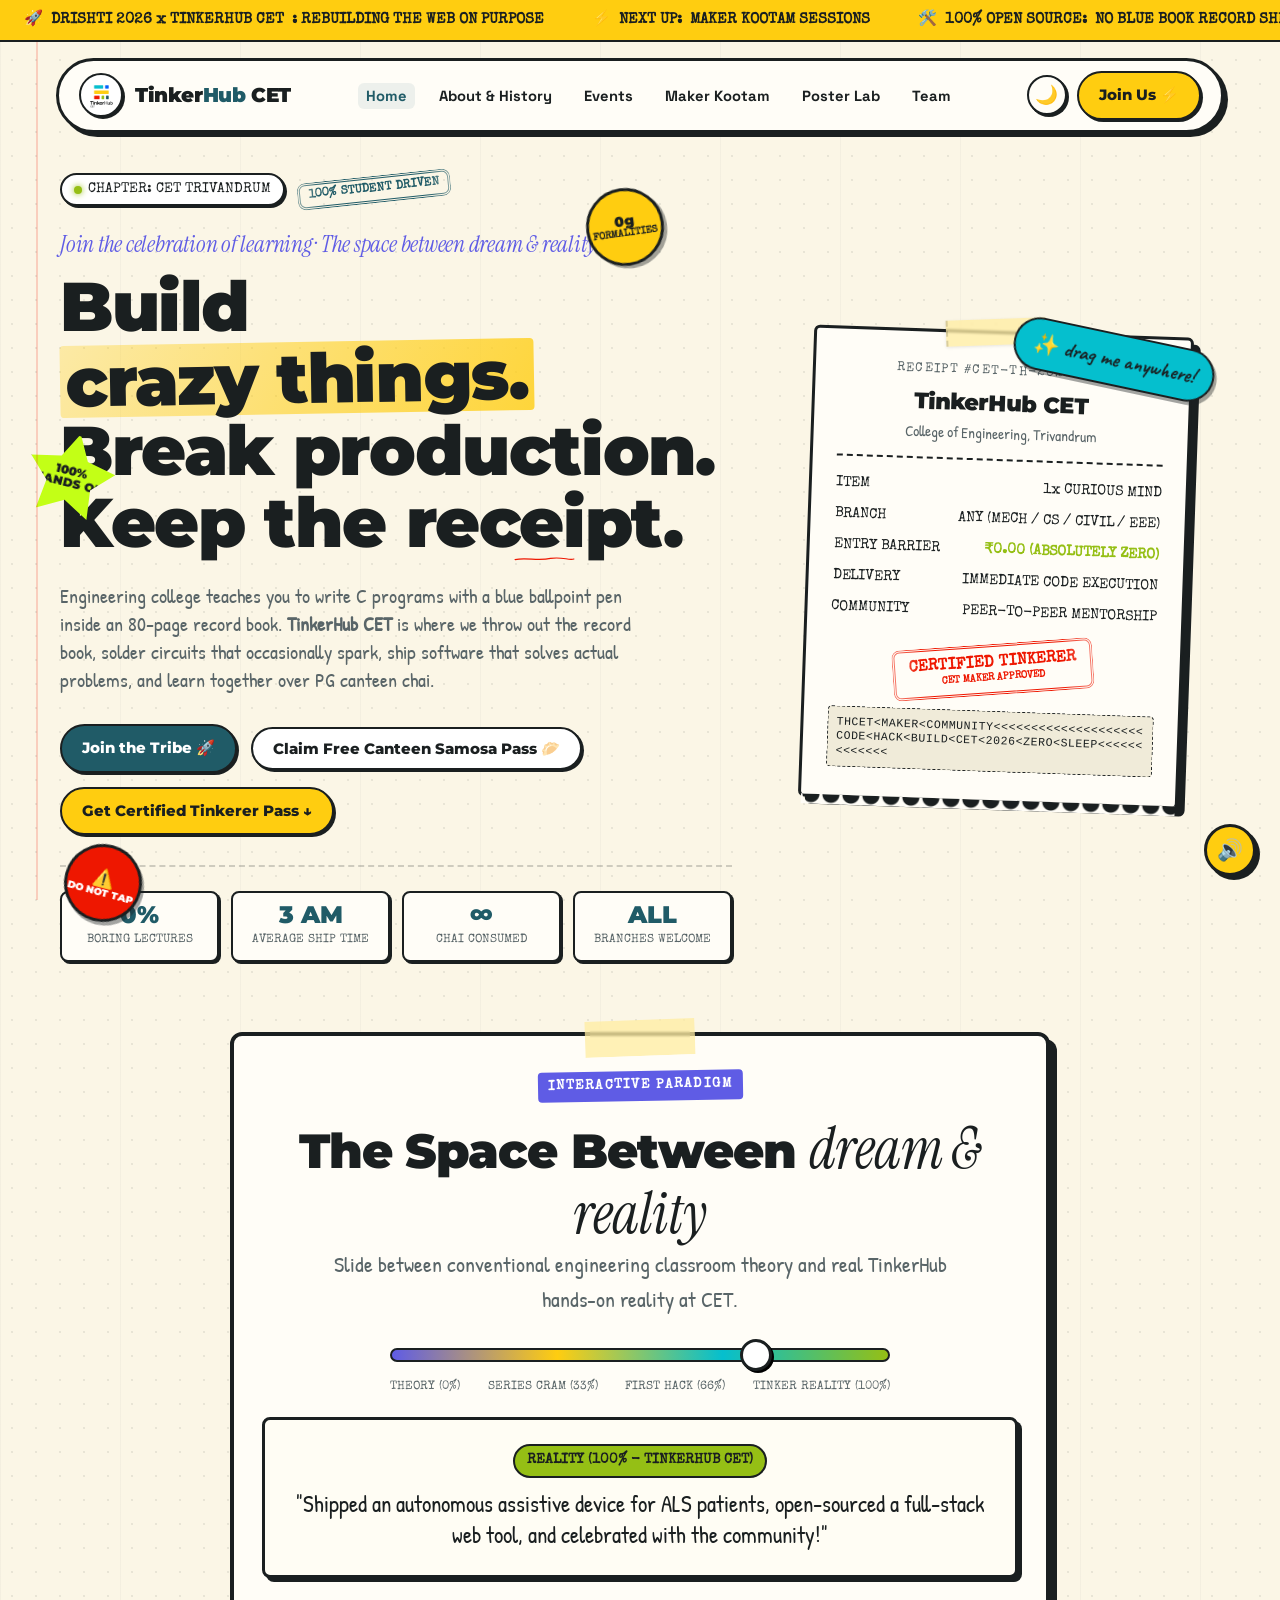
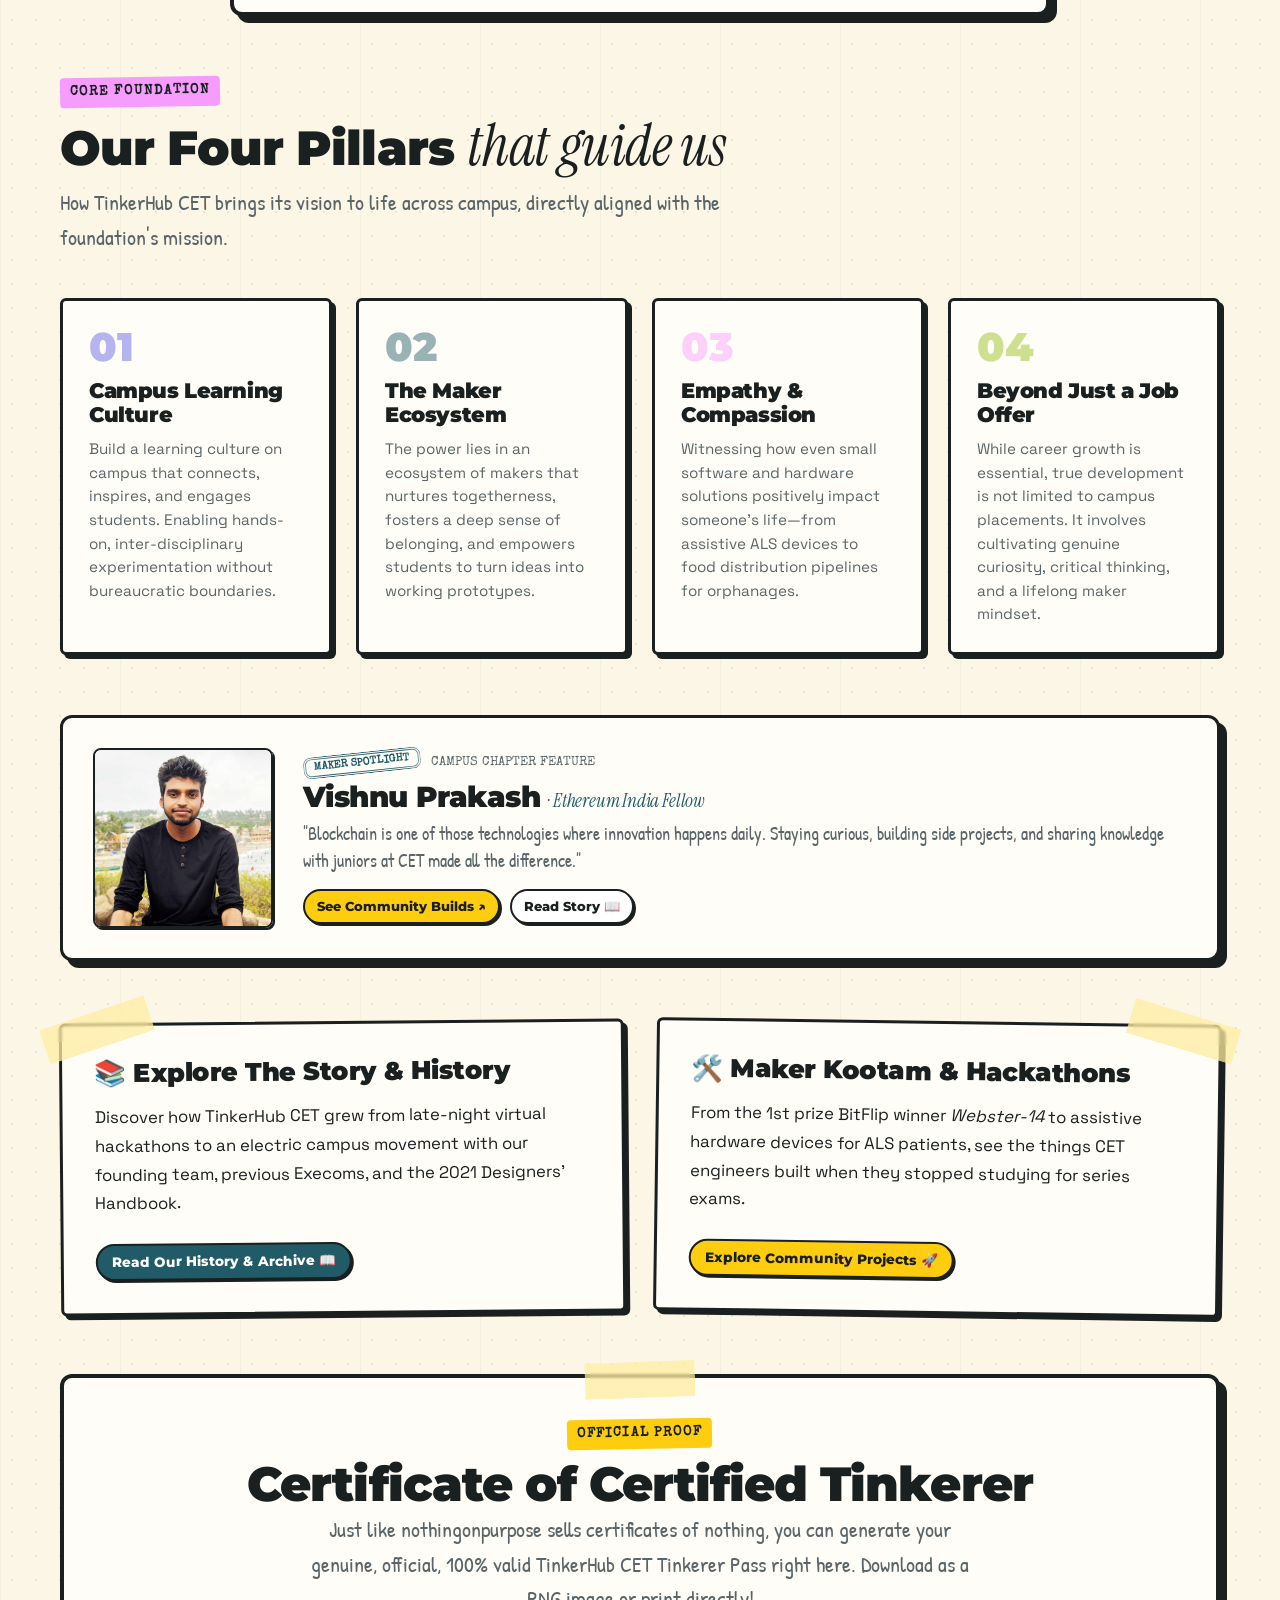
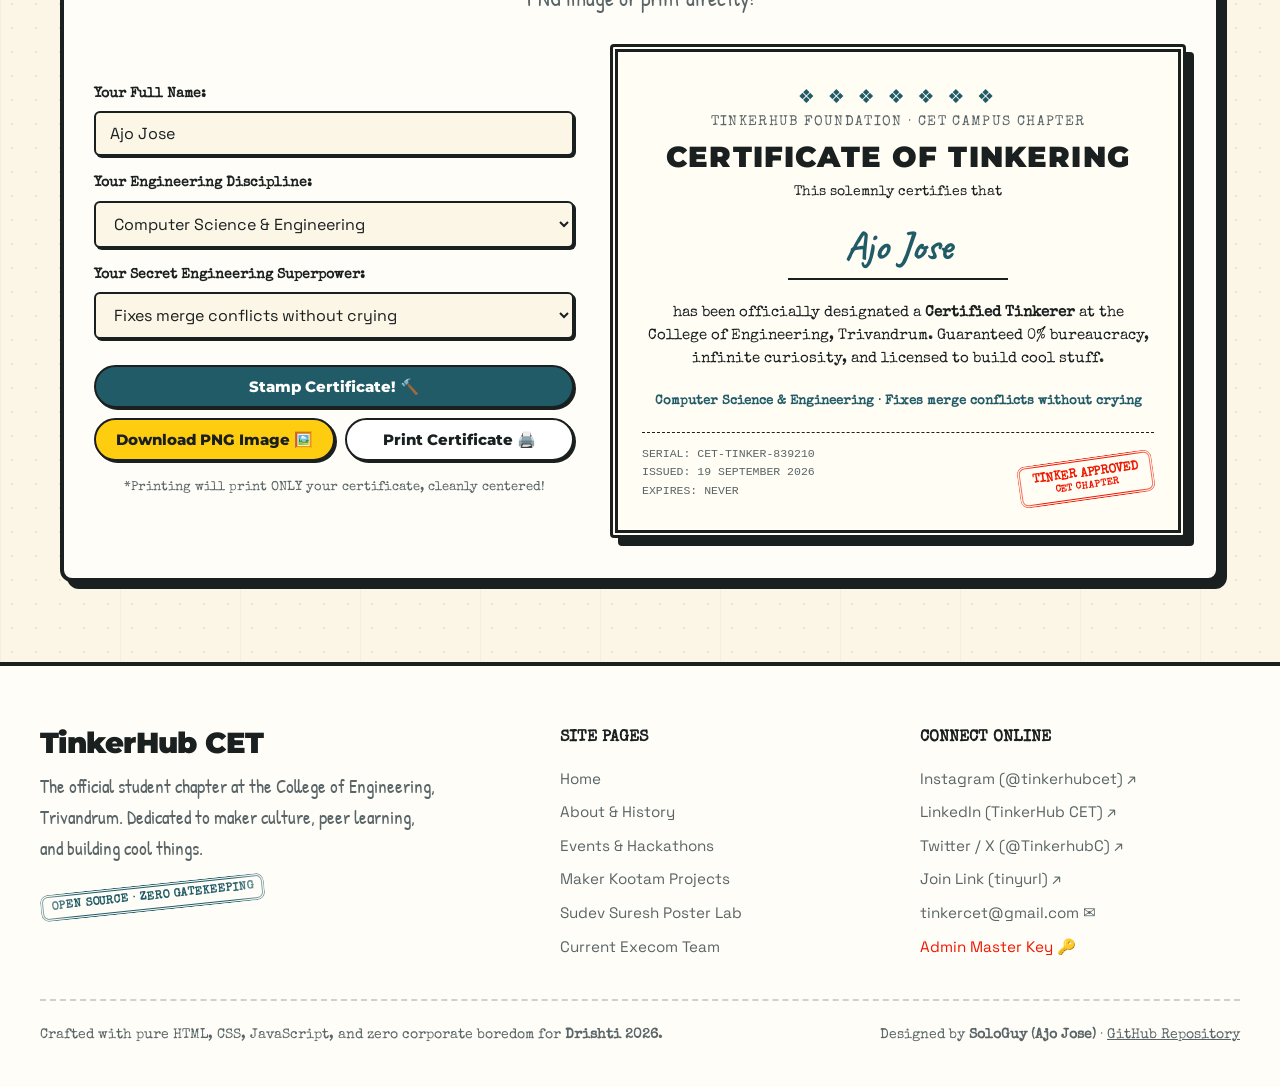
==== commit 2fb9862f: "Incorporate tinkerhub.org inspiration: Instrument Serif, Four Pillars, Dream & Reality interactive s" ====
--- a/index.html
+++ b/index.html
@@ -6,10 +6,10 @@
   <meta name="theme-color" content="#FBF6E6">
   <title>TinkerHub CET · Where Engineers Actually Build Things</title>
   
-  <!-- Google Fonts: Patrick Hand, Caveat, Special Elite, Montserrat, Space Grotesk -->
+  <!-- Google Fonts: Instrument Serif, Patrick Hand, Caveat, Special Elite, Montserrat, Space Grotesk -->
   <link rel="preconnect" href="https://fonts.googleapis.com">
   <link rel="preconnect" href="https://fonts.gstatic.com" crossorigin>
-  <link href="https://fonts.googleapis.com/css2?family=Caveat:wght@600;700&family=Montserrat:wght@400;700;800;900&family=Patrick+Hand&family=Space+Grotesk:wght@500;700&family=Special+Elite&display=swap" rel="stylesheet">
+  <link href="https://fonts.googleapis.com/css2?family=Instrument+Serif:ital@0;1&family=Caveat:wght@600;700&family=Montserrat:wght@400;700;800;900&family=Patrick+Hand&family=Space+Grotesk:wght@500;700&family=Special+Elite&display=swap" rel="stylesheet">
   
   <link rel="icon" href="assets/images/tinkLogo.png" type="image/png">
   <link rel="stylesheet" href="styles.css">
@@ -91,6 +91,11 @@
       ✨ drag me anywhere!
     </div>
 
+    <!-- Starburst Sticker (tinkerhub.org inspiration) -->
+    <div class="sticker sticker-starburst" style="top: 260px; left: -15px;">
+      <span>100%<br>HANDS ON</span>
+    </div>
+
     <!-- Anti-Gravity Prank Trigger Sticker! -->
     <div class="sticker sticker-round trigger-antigravity" style="bottom: 40px; left: 2%; background: var(--tinker-red); color: white; transform: rotate(15deg); cursor: pointer;" title="Warning: Do not tap!">
       <span style="font-size:1.1rem;">⚠️</span>
@@ -106,6 +111,10 @@
             CHAPTER: CET TRIVANDRUM
           </span>
           <span class="stamp stamp-teal" style="font-size: 0.75rem; padding: 4px 8px;">100% STUDENT DRIVEN</span>
+        </div>
+
+        <div class="font-serif-italic" style="font-size: 1.45rem; color: var(--th-indigo); margin-bottom: 6px;">
+          Join the celebration of learning · The space between dream & reality
         </div>
 
         <h1 class="hero-title">
@@ -202,6 +211,105 @@
       </div>
     </div>
   </header>
+
+  <!-- THE SPACE BETWEEN DREAM & REALITY (tinkerhub.org homage) -->
+  <section class="content-section reveal-on-scroll">
+    <div class="dream-reality-box">
+      <div class="washi-tape washi-tape-top"></div>
+      <span class="section-tag" style="background: var(--th-indigo); color: white;">Interactive Paradigm</span>
+      <h2 class="section-title" style="margin-top: 8px;">The Space Between <span class="font-serif-italic">dream & reality</span></h2>
+      <p class="section-subtitle" style="margin: 0 auto; max-width: 620px;">
+        Slide between conventional engineering classroom theory and real TinkerHub hands-on reality at CET.
+      </p>
+
+      <div class="dream-slider-wrap">
+        <input type="range" id="dream-reality-slider" class="dream-slider" min="0" max="100" value="75" aria-label="Dream vs Reality slider">
+        <div style="display:flex; justify-content:space-between; font-family:var(--font-typewriter); font-size:0.75rem; margin-top:8px; color:var(--ink-muted);">
+          <span>THEORY (0%)</span>
+          <span>SERIES CRAM (33%)</span>
+          <span>FIRST HACK (66%)</span>
+          <span>TINKER REALITY (100%)</span>
+        </div>
+      </div>
+
+      <div class="dream-display-card">
+        <span id="dream-level-badge" class="dream-level-badge">REALITY (100% - TINKERHUB CET)</span>
+        <div id="dream-statement-text" class="dream-statement-text">
+          "Shipped an autonomous assistive device for ALS patients, open-sourced a full-stack web tool, and celebrated with the community!"
+        </div>
+      </div>
+    </div>
+  </section>
+
+  <!-- OUR FOUR PILLARS (tinkerhub.org homage) -->
+  <section class="content-section reveal-on-scroll">
+    <div class="section-header">
+      <span class="section-tag" style="background: var(--th-pink); color: var(--tinker-black);">Core Foundation</span>
+      <h2 class="section-title">Our Four Pillars <span class="font-serif-italic">that guide us</span></h2>
+      <p class="section-subtitle">
+        How TinkerHub CET brings its vision to life across campus, directly aligned with the foundation's mission.
+      </p>
+    </div>
+
+    <div class="pillars-grid">
+      <div class="pillar-card">
+        <div class="pillar-num">01</div>
+        <h3 class="pillar-title">Campus Learning Culture</h3>
+        <p class="pillar-desc">
+          Build a learning culture on campus that connects, inspires, and engages students. Enabling hands-on, inter-disciplinary experimentation without bureaucratic boundaries.
+        </p>
+      </div>
+
+      <div class="pillar-card">
+        <div class="pillar-num">02</div>
+        <h3 class="pillar-title">The Maker Ecosystem</h3>
+        <p class="pillar-desc">
+          The power lies in an ecosystem of makers that nurtures togetherness, fosters a deep sense of belonging, and empowers students to turn ideas into working prototypes.
+        </p>
+      </div>
+
+      <div class="pillar-card">
+        <div class="pillar-num">03</div>
+        <h3 class="pillar-title">Empathy & Compassion</h3>
+        <p class="pillar-desc">
+          Witnessing how even small software and hardware solutions positively impact someone's life—from assistive ALS devices to food distribution pipelines for orphanages.
+        </p>
+      </div>
+
+      <div class="pillar-card">
+        <div class="pillar-num">04</div>
+        <h3 class="pillar-title">Beyond Just a Job Offer</h3>
+        <p class="pillar-desc">
+          While career growth is essential, true development is not limited to campus placements. It involves cultivating genuine curiosity, critical thinking, and a lifelong maker mindset.
+        </p>
+      </div>
+    </div>
+  </section>
+
+  <!-- MAKER OF THE MONTH SPOTLIGHT (tinkerhub.org homage) -->
+  <section class="content-section reveal-on-scroll">
+    <div class="maker-spotlight-card">
+      <div class="maker-spotlight-img">
+        <img src="assets/images/vishnu.jpg" alt="Student Maker of the Month">
+      </div>
+      <div>
+        <div style="display:flex; align-items:center; gap:10px; margin-bottom:6px;">
+          <span class="stamp stamp-teal" style="font-size:0.68rem; padding:2px 8px;">MAKER SPOTLIGHT</span>
+          <span style="font-family:var(--font-typewriter); font-size:0.8rem; color:var(--ink-muted);">CAMPUS CHAPTER FEATURE</span>
+        </div>
+        <h3 style="font-family:var(--font-display); font-size:1.8rem; margin-bottom:8px;">
+          Vishnu Prakash <span class="font-serif-italic" style="font-size:1.2rem; color:var(--tinker-teal);">· Ethereum India Fellow</span>
+        </h3>
+        <p style="font-family:var(--font-friendly); font-size:1.15rem; color:var(--ink-muted); line-height:1.45; margin-bottom:14px;">
+          "Blockchain is one of those technologies where innovation happens daily. Staying curious, building side projects, and sharing knowledge with juniors at CET made all the difference."
+        </p>
+        <div style="display:flex; gap:10px; flex-wrap:wrap;">
+          <a href="projects.html" class="btn-fun btn-yellow" style="font-size:0.82rem; padding:5px 12px;">See Community Builds ↗</a>
+          <a href="about.html" class="btn-fun btn-white" style="font-size:0.82rem; padding:5px 12px;">Read Story 📖</a>
+        </div>
+      </div>
+    </div>
+  </section>
 
   <!-- QUICK EXPLORE TILES -->
   <section class="content-section reveal-on-scroll">
--- a/styles.css
+++ b/styles.css
@@ -27,11 +27,20 @@
   --shadow-hard-lg: 7px 7px 0px #1A1F20;
   --shadow-hard-sm: 2px 2px 0px #1A1F20;
 
+  /* Pastel and Vibrant accents from tinkerhub.org */
+  --th-indigo: #5F5CE5;
+  --th-mint: #97F8B7;
+  --th-lime: #C3FF16;
+  --th-lilac: #C7AEE8;
+  --th-pink: #F79CFF;
+  --th-butter: #FFD26D;
+
   /* Typography */
   --font-typewriter: 'Special Elite', monospace;
   --font-handwriting: 'Caveat', cursive;
   --font-friendly: 'Patrick Hand', cursive;
   --font-display: 'Montserrat', sans-serif;
+  --font-serif: 'Instrument Serif', Georgia, serif;
   --font-body: 'Space Grotesk', system-ui, sans-serif;
 
   --transition-fluid: all 0.25s cubic-bezier(0.34, 1.56, 0.64, 1);
@@ -1756,6 +1765,210 @@
 }
 
 /* ==========================================================================
+   TINKERHUB.ORG INSPIRATION SUITE
+   - "Join the celebration of learning"
+   - "The space between dream & reality" interactive slider
+   - The Four Pillars grid
+   - Maker of the Month Spotlight card
+   - Starburst sticker badges
+   ========================================================================== */
+
+.font-serif-italic {
+  font-family: var(--font-serif);
+  font-style: italic;
+  font-weight: 400;
+  font-size: 1.18em;
+  letter-spacing: -0.01em;
+}
+
+/* Starburst sticker */
+.sticker-starburst {
+  width: 90px;
+  height: 90px;
+  background: var(--th-lime);
+  color: var(--tinker-black);
+  border: 2.5px solid var(--tinker-black);
+  clip-path: polygon(50% 0%, 65% 28%, 98% 35%, 75% 58%, 79% 91%, 50% 75%, 21% 91%, 25% 58%, 2% 35%, 35% 28%);
+  display: flex;
+  align-items: center;
+  justify-content: center;
+  text-align: center;
+  font-family: var(--font-display);
+  font-size: 0.72rem;
+  font-weight: 900;
+  line-height: 1;
+  transform: rotate(14deg);
+}
+
+/* Four Pillars Grid */
+.pillars-grid {
+  display: grid;
+  grid-template-columns: repeat(auto-fit, minmax(260px, 1fr));
+  gap: 24px;
+  margin-top: 30px;
+}
+
+.pillar-card {
+  background: var(--bg-card);
+  border: 3px solid var(--paper-border);
+  border-radius: var(--radius-sketch);
+  padding: 26px;
+  box-shadow: var(--shadow-hard);
+  position: relative;
+  transition: var(--transition-fluid);
+  display: flex;
+  flex-direction: column;
+}
+
+.pillar-card:hover {
+  transform: translateY(-5px);
+  box-shadow: var(--shadow-hard-lg);
+}
+
+.pillar-num {
+  font-family: var(--font-display);
+  font-size: 2.5rem;
+  font-weight: 900;
+  line-height: 1;
+  margin-bottom: 12px;
+  opacity: 0.45;
+}
+
+.pillar-card:nth-child(1) .pillar-num { color: var(--th-indigo); }
+.pillar-card:nth-child(2) .pillar-num { color: var(--tinker-teal); }
+.pillar-card:nth-child(3) .pillar-num { color: var(--th-pink); }
+.pillar-card:nth-child(4) .pillar-num { color: var(--tinker-green); }
+
+.pillar-title {
+  font-size: 1.3rem;
+  margin-bottom: 10px;
+}
+
+.pillar-desc {
+  font-size: 0.95rem;
+  color: var(--ink-muted);
+  line-height: 1.55;
+}
+
+/* DREAM & REALITY INTERACTIVE COMPARISON WIDGET */
+.dream-reality-box {
+  background: var(--bg-card);
+  border: 4px solid var(--paper-border);
+  border-radius: 12px;
+  padding: 34px 28px;
+  box-shadow: var(--shadow-hard-lg);
+  margin: 40px auto;
+  max-width: 820px;
+  text-align: center;
+  position: relative;
+}
+
+.dream-slider-wrap {
+  margin: 28px auto 20px;
+  max-width: 500px;
+}
+
+.dream-slider {
+  -webkit-appearance: none;
+  width: 100%;
+  height: 14px;
+  border-radius: 999px;
+  background: linear-gradient(90deg, #5F5CE5, #FFCD10, #05BFCE, #95BF15);
+  border: 2px solid var(--paper-border);
+  outline: none;
+  cursor: pointer;
+}
+
+.dream-slider::-webkit-slider-thumb {
+  -webkit-appearance: none;
+  width: 32px;
+  height: 32px;
+  border-radius: 50%;
+  background: #FFF;
+  border: 3px solid var(--tinker-black);
+  box-shadow: 2px 2px 0px #000;
+  cursor: grab;
+  transition: transform 0.1s ease;
+}
+
+.dream-slider::-webkit-slider-thumb:active {
+  cursor: grabbing;
+  transform: scale(1.2);
+}
+
+.dream-display-card {
+  background: #FFFDF4;
+  color: #1A1F20;
+  border: 3px solid #1A1F20;
+  border-radius: 8px;
+  padding: 24px;
+  box-shadow: 4px 4px 0px #1A1F20;
+  margin-top: 20px;
+  min-height: 140px;
+  display: flex;
+  flex-direction: column;
+  align-items: center;
+  justify-content: center;
+  transition: var(--transition-fluid);
+}
+
+.dream-level-badge {
+  font-family: var(--font-typewriter);
+  font-size: 0.85rem;
+  font-weight: 800;
+  padding: 4px 12px;
+  border-radius: 999px;
+  border: 2px solid #1A1F20;
+  background: var(--th-butter);
+  margin-bottom: 10px;
+  display: inline-block;
+}
+
+.dream-statement-text {
+  font-family: var(--font-friendly);
+  font-size: 1.45rem;
+  line-height: 1.35;
+  color: #1A1F20;
+}
+
+/* MAKER OF THE MONTH SPOTLIGHT */
+.maker-spotlight-card {
+  background: var(--bg-card);
+  border: 3px solid var(--paper-border);
+  border-radius: 12px;
+  box-shadow: var(--shadow-hard-lg);
+  padding: 30px;
+  display: grid;
+  grid-template-columns: 180px 1fr;
+  gap: 30px;
+  align-items: center;
+  position: relative;
+  margin-top: 30px;
+}
+
+@media (max-width: 650px) {
+  .maker-spotlight-card {
+    grid-template-columns: 1fr;
+    text-align: center;
+  }
+}
+
+.maker-spotlight-img {
+  width: 100%;
+  aspect-ratio: 1 / 1;
+  border-radius: 8px;
+  border: 2.5px solid var(--paper-border);
+  overflow: hidden;
+  box-shadow: var(--shadow-hard-sm);
+}
+
+.maker-spotlight-img img {
+  width: 100%;
+  height: 100%;
+  object-fit: cover;
+}
+
+/* ==========================================================================
    PRINT STYLES (CRITICAL: PRINTS ONLY THE CERTIFICATE OR POSTER!)
    ========================================================================== */
 @media print {
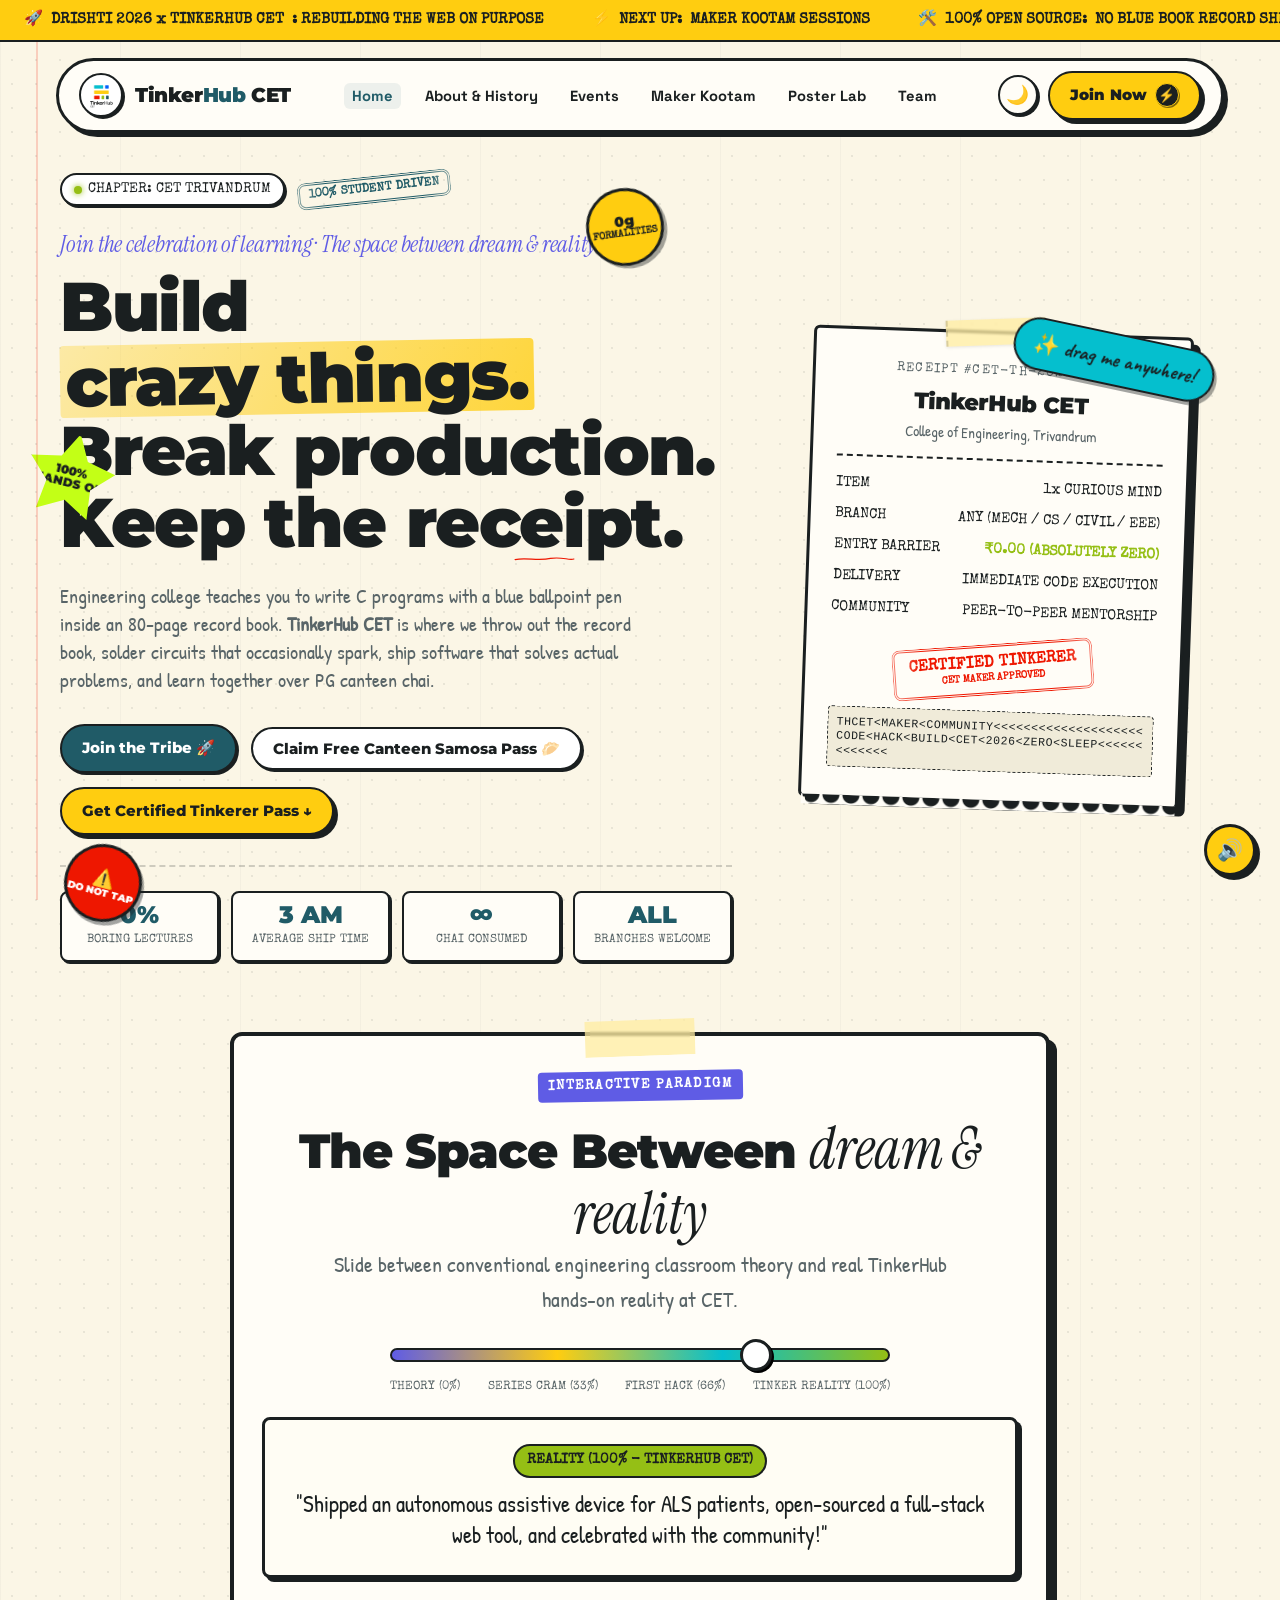
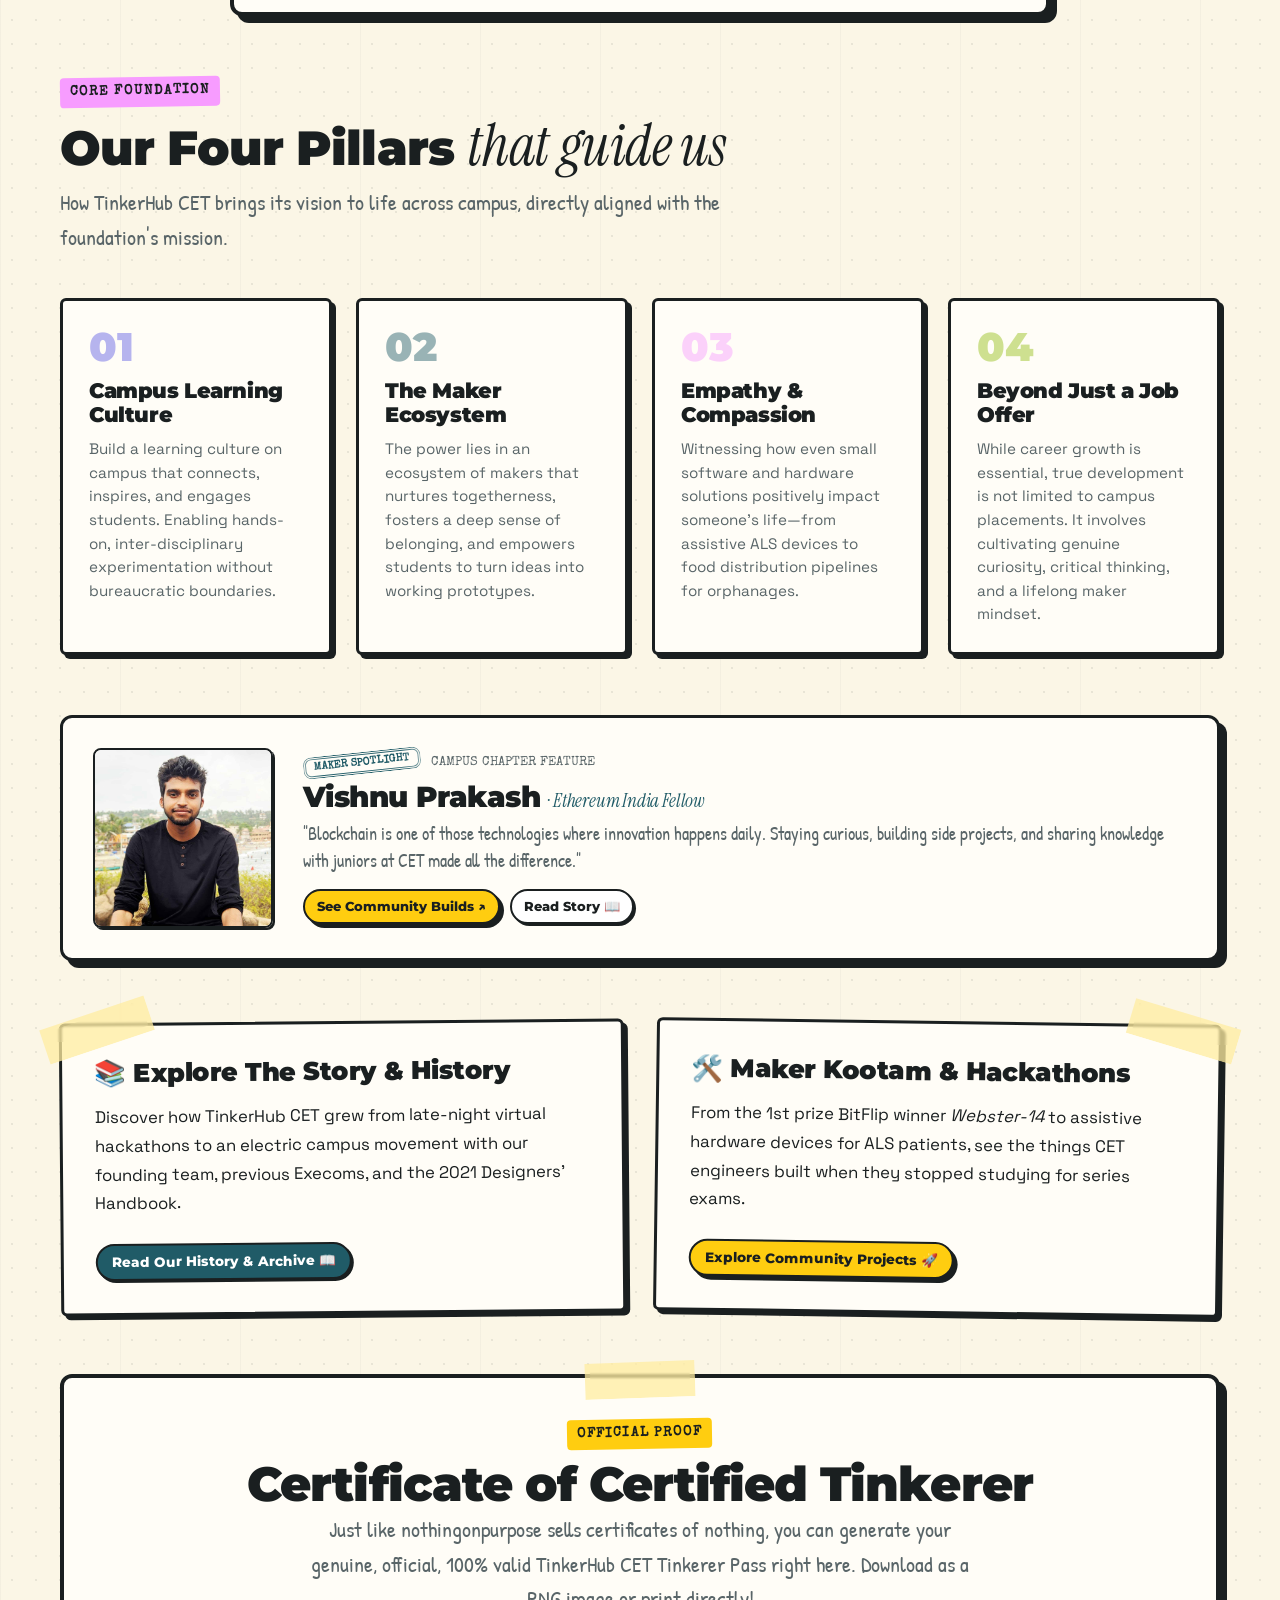
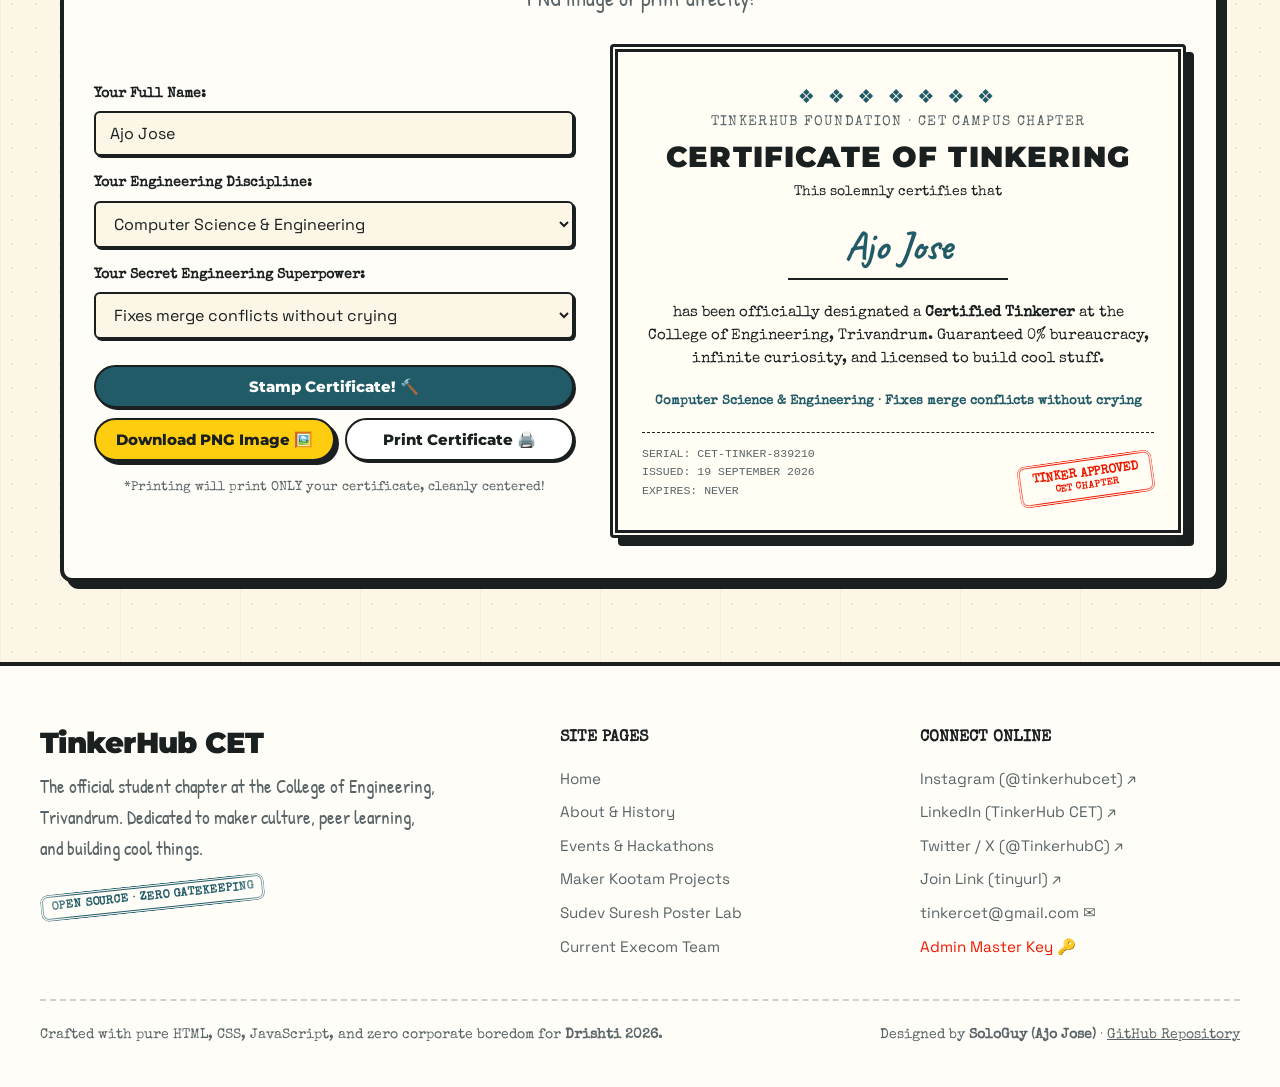
==== commit 11ce3f28: "Enhance antigravity chaos styling with 'LOOK, GRAVITY FUCKED UP' floating typography, bold Join Now " ====
--- a/index.html
+++ b/index.html
@@ -23,9 +23,23 @@
   <div class="notebook-margin-line" aria-hidden="true"></div>
 
   <!-- Emergency Anti-Gravity Reset Banner (Hidden until Anti-Gravity prank triggered) -->
-  <div id="antigravity-reset-banner" style="display:none; position:fixed; top:10px; left:50%; transform:translateX(-50%); z-index:99999; background:var(--tinker-red); color:white; padding:12px 24px; border-radius:50px; border:3px solid white; box-shadow:0 8px 24px rgba(0,0,0,0.4); align-items:center; gap:16px; font-family:var(--font-display); font-weight:800;">
-    <span>🚨 WARNING: ANTIGRAVITY ENGINE OVERLOAD!</span>
-    <button id="btn-reset-gravity" class="btn-fun btn-yellow" style="padding:6px 14px; font-size:0.85rem;">
+  <div id="antigravity-reset-banner" class="antigravity-banner" style="display:none; position:fixed; top:12px; left:50%; transform:translateX(-50%); z-index:99999; background:var(--tinker-red); color:white; padding:12px 24px; border-radius:50px; border:3px solid #1A1F20; box-shadow:5px 5px 0px #1A1F20, 0 10px 30px rgba(0,0,0,0.3); align-items:center; gap:16px;">
+    <span class="gravity-fucked-text">
+      <span>🚨</span>
+      <span class="g-word">
+        <span class="g-char" style="--rot:-10deg; --y:-2px;">L</span><span class="g-char" style="--rot:14deg; --y:3px;">O</span><span class="g-char" style="--rot:-18deg; --y:-4px;">O</span><span class="g-char" style="--rot:8deg; --y:2px;">K</span><span class="g-char" style="--rot:22deg; --y:4px;">,</span>
+      </span>
+      <span class="g-word">
+        <span class="g-char" style="--rot:16deg; --y:-3px;">G</span><span class="g-char" style="--rot:-14deg; --y:2px;">R</span><span class="g-char" style="--rot:10deg; --y:-4px;">A</span><span class="g-char" style="--rot:-20deg; --y:3px;">V</span><span class="g-char" style="--rot:18deg; --y:-2px;">I</span><span class="g-char" style="--rot:-8deg; --y:4px;">T</span><span class="g-char" style="--rot:12deg; --y:-3px;">Y</span>
+      </span>
+      <span class="g-word">
+        <span class="g-char" style="--rot:-15deg; --y:3px;">F</span><span class="g-char" style="--rot:20deg; --y:-4px;">U</span><span class="g-char" style="--rot:-12deg; --y:2px;">C</span><span class="g-char" style="--rot:16deg; --y:-3px;">K</span><span class="g-char" style="--rot:-18deg; --y:4px;">E</span><span class="g-char" style="--rot:10deg; --y:-2px;">D</span>
+      </span>
+      <span class="g-word">
+        <span class="g-char" style="--rot:-22deg; --y:-4px;">U</span><span class="g-char" style="--rot:25deg; --y:3px;">P</span><span class="g-char g-upside-down" style="--rot:180deg; --y:0px;">!</span>
+      </span>
+    </span>
+    <button id="btn-reset-gravity" class="btn-fun btn-yellow" style="padding:6px 14px; font-size:0.85rem; box-shadow:3px 3px 0px #1A1F20;">
       Fix Gravity Now 🧲
     </button>
   </div>
@@ -72,8 +86,8 @@
 
       <div class="nav-actions">
         <button id="theme-toggle-btn" class="btn-icon-round" title="Toggle Checkerboard Theme" aria-label="Toggle Theme">🌙</button>
-        <a href="https://tinyurl.com/tinkerhubcet" target="_blank" rel="noopener noreferrer" class="btn-fun btn-yellow">
-          Join Us ⚡
+        <a href="https://tinyurl.com/tinkerhubcet" target="_blank" rel="noopener noreferrer" class="btn-fun btn-yellow btn-join-now">
+          Join Now <span class="emoji-dark-pill">⚡</span>
         </a>
       </div>
     </nav>
--- a/styles.css
+++ b/styles.css
@@ -440,6 +440,53 @@
 .btn-yellow {
   background: var(--tinker-yellow);
   color: var(--tinker-black);
+  border: 2.5px solid var(--paper-border);
+  box-shadow: 4px 4px 0px var(--paper-border);
+}
+
+.btn-join-now {
+  box-shadow: 4px 4px 0px #1A1F20 !important;
+  border: 2.5px solid #1A1F20 !important;
+  font-weight: 900 !important;
+  display: inline-flex !important;
+  align-items: center !important;
+  gap: 8px !important;
+  position: relative !important;
+  z-index: 5 !important;
+  text-decoration: none !important;
+}
+
+.btn-join-now:hover {
+  transform: translate(-2px, -2px) !important;
+  box-shadow: 6px 6px 0px #1A1F20 !important;
+}
+
+body.dark-mode .btn-join-now {
+  box-shadow: 4px 4px 0px #FFCD10 !important;
+  border: 2.5px solid #FFCD10 !important;
+}
+
+/* High contrast dark pill for the yellow lightning bolt emoji on yellow background */
+.emoji-dark-pill {
+  display: inline-flex;
+  align-items: center;
+  justify-content: center;
+  width: 24px;
+  height: 24px;
+  background: #1A1F20;
+  color: #FFCD10;
+  border-radius: 50%;
+  font-size: 0.85rem;
+  border: 1.5px solid #FFCD10;
+  box-shadow: 1px 1px 0px rgba(0, 0, 0, 0.5);
+  line-height: 1;
+  flex-shrink: 0;
+}
+
+body.dark-mode .emoji-dark-pill {
+  background: #141819;
+  color: #FFCD10;
+  border: 1.5px solid #FFCD10;
 }
 
 .btn-teal {
@@ -1552,9 +1599,104 @@
   white-space: pre-wrap;
 }
 
-/* PRANK 3: ANTI-GRAVITY / SCREEN SHAKE */
+/* PRANK 3: ANTI-GRAVITY / GRAVITY FUCKED UP CHAOS MODE */
+.antigravity-banner {
+  animation: bannerFloat 1.2s infinite ease-in-out alternate;
+}
+
+@keyframes bannerFloat {
+  0% { transform: translateX(-50%) rotate(-2deg); }
+  50% { transform: translateX(-50%) rotate(2deg) translateY(-4px); }
+  100% { transform: translateX(-50%) rotate(-1deg) translateY(3px); }
+}
+
+.gravity-fucked-text {
+  display: inline-flex;
+  align-items: center;
+  gap: 8px;
+  font-family: var(--font-display);
+  font-size: 1.05rem;
+  font-weight: 900;
+  letter-spacing: 0.04em;
+  text-shadow: 2px 2px 0px rgba(0, 0, 0, 0.5);
+}
+
+.g-word {
+  display: inline-flex;
+  white-space: nowrap;
+}
+
+.g-char {
+  display: inline-block;
+  transform: rotate(var(--rot, 0deg)) translateY(var(--y, 0px));
+  animation: zeroGravFloat 2s infinite ease-in-out alternate;
+}
+
+.g-char:nth-child(even) {
+  animation-duration: 2.4s;
+  animation-direction: alternate-reverse;
+}
+
+.g-char:nth-child(3n) {
+  animation-duration: 1.8s;
+}
+
+.g-upside-down {
+  transform: rotate(180deg) !important;
+  color: var(--tinker-yellow);
+  animation: zeroGravSpin 3s infinite linear !important;
+}
+
+@keyframes zeroGravFloat {
+  0% {
+    transform: rotate(var(--rot, 0deg)) translateY(var(--y, 0px));
+  }
+  50% {
+    transform: rotate(calc(var(--rot, 0deg) * -1.2)) translateY(calc(var(--y, 0px) - 5px));
+  }
+  100% {
+    transform: rotate(calc(var(--rot, 0deg) * 1.4)) translateY(calc(var(--y, 0px) + 4px));
+  }
+}
+
+@keyframes zeroGravSpin {
+  0% { transform: rotate(180deg); }
+  50% { transform: rotate(220deg) scale(1.15); }
+  100% { transform: rotate(140deg) scale(0.9); }
+}
+
 body.chaos-mode {
-  animation: earthquake 0.6s infinite alternate;
+  animation: earthquake 0.5s infinite alternate;
+}
+
+body.chaos-mode .sticker,
+body.chaos-mode .stamp,
+body.chaos-mode .craft-card,
+body.chaos-mode .team-card,
+body.chaos-mode .event-card,
+body.chaos-mode .project-card,
+body.chaos-mode .pillar-card,
+body.chaos-mode .hero-badge-row,
+body.chaos-mode .hero-left,
+body.chaos-mode .hero-visual {
+  animation: zeroGravFloatObjects 2.8s infinite ease-in-out alternate !important;
+}
+
+body.chaos-mode .btn-fun {
+  animation: zeroGravWobbleBtn 1.6s infinite ease-in-out alternate !important;
+}
+
+@keyframes zeroGravFloatObjects {
+  0% { transform: translateY(0) rotate(0deg); }
+  33% { transform: translateY(-24px) rotate(-5deg); }
+  66% { transform: translateY(-40px) rotate(6deg) scale(1.02); }
+  100% { transform: translateY(-15px) rotate(-3deg); }
+}
+
+@keyframes zeroGravWobbleBtn {
+  0% { transform: rotate(-5deg) scale(1); }
+  50% { transform: rotate(6deg) scale(1.06); }
+  100% { transform: rotate(-6deg) scale(0.95); }
 }
 
 @keyframes earthquake {
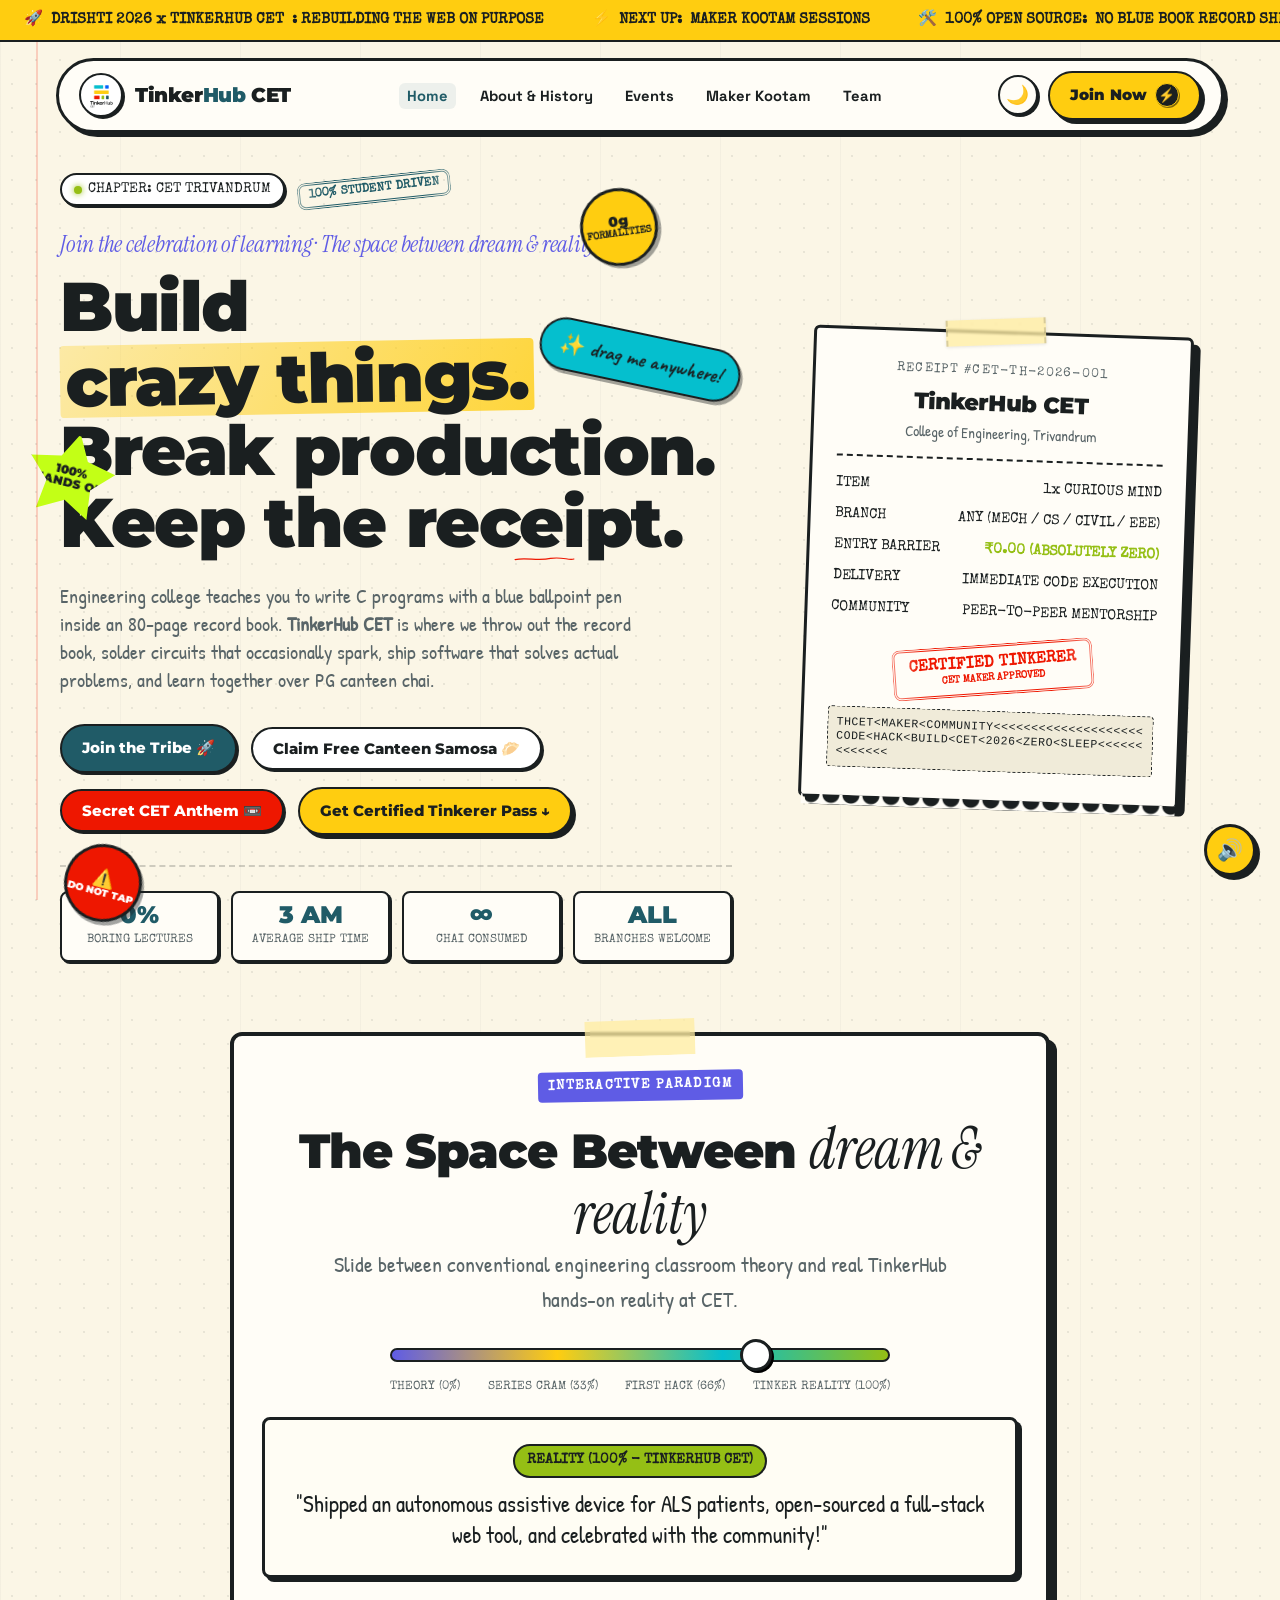
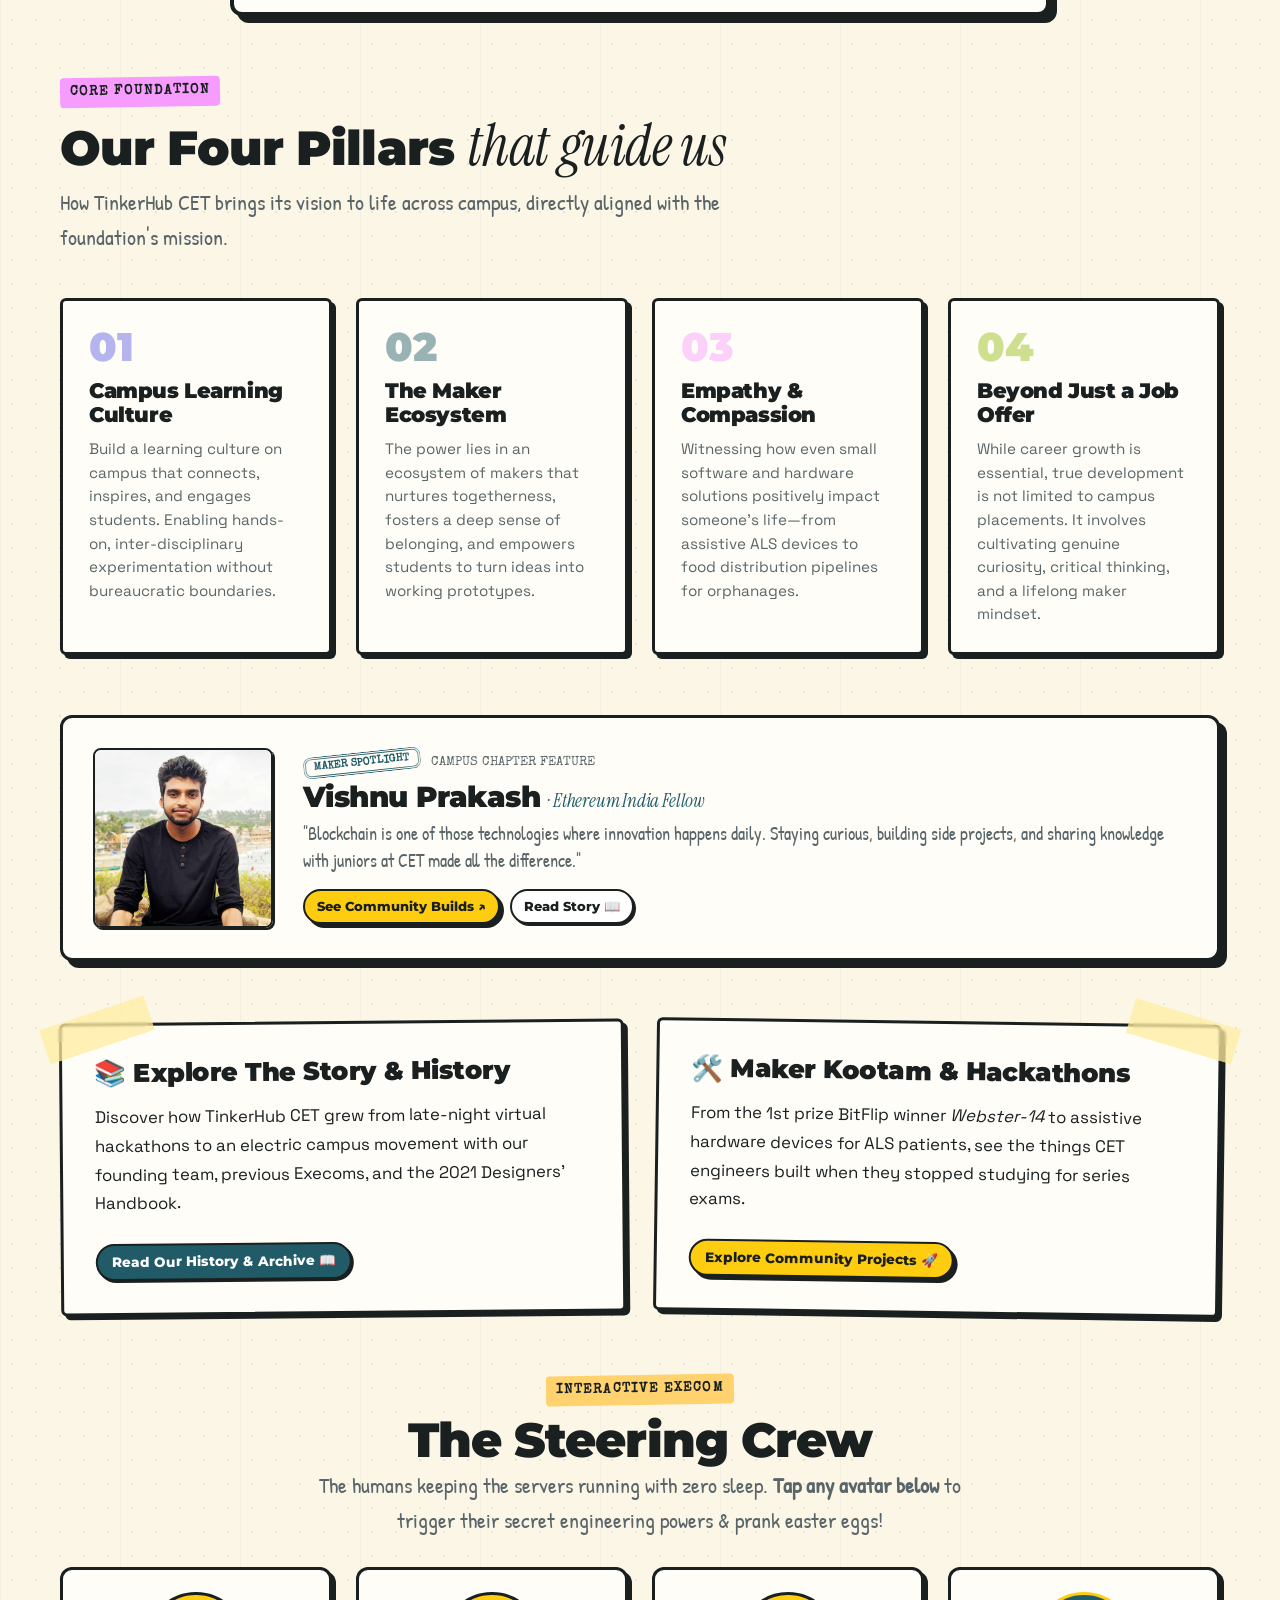
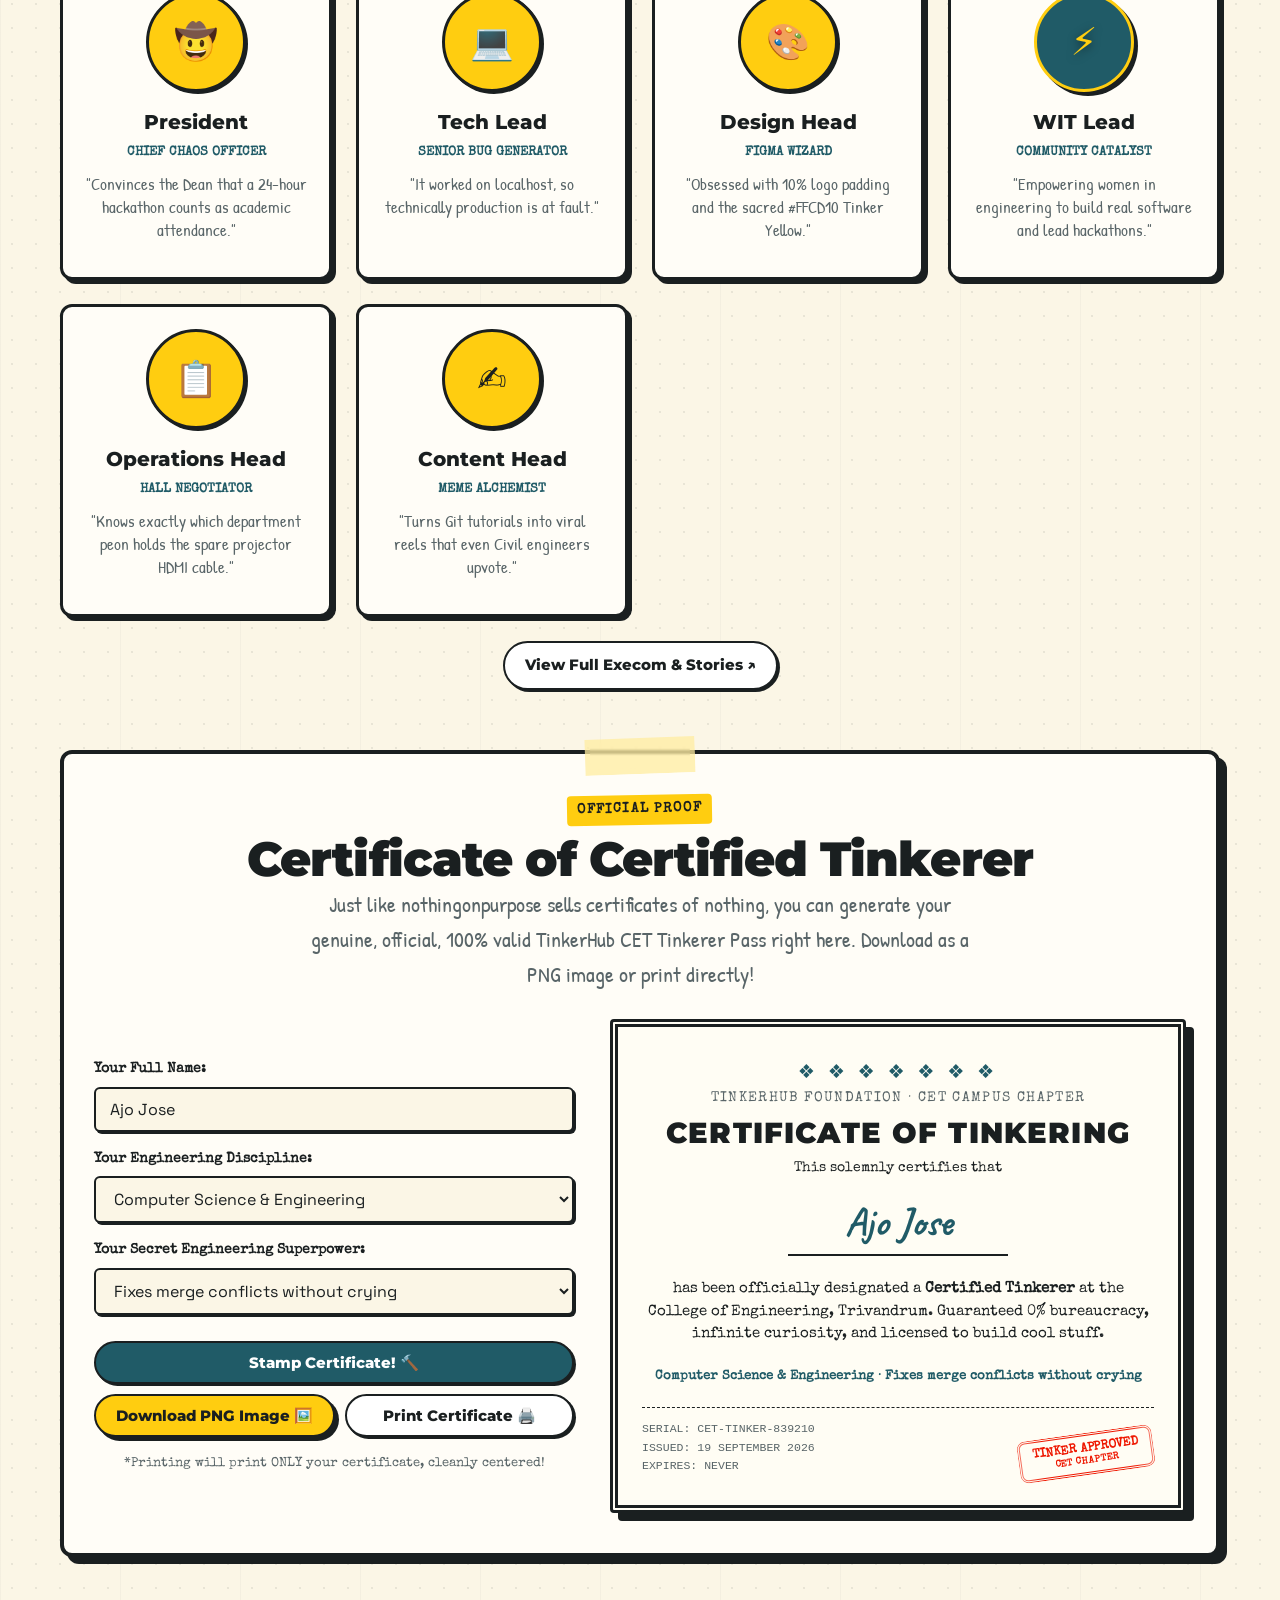
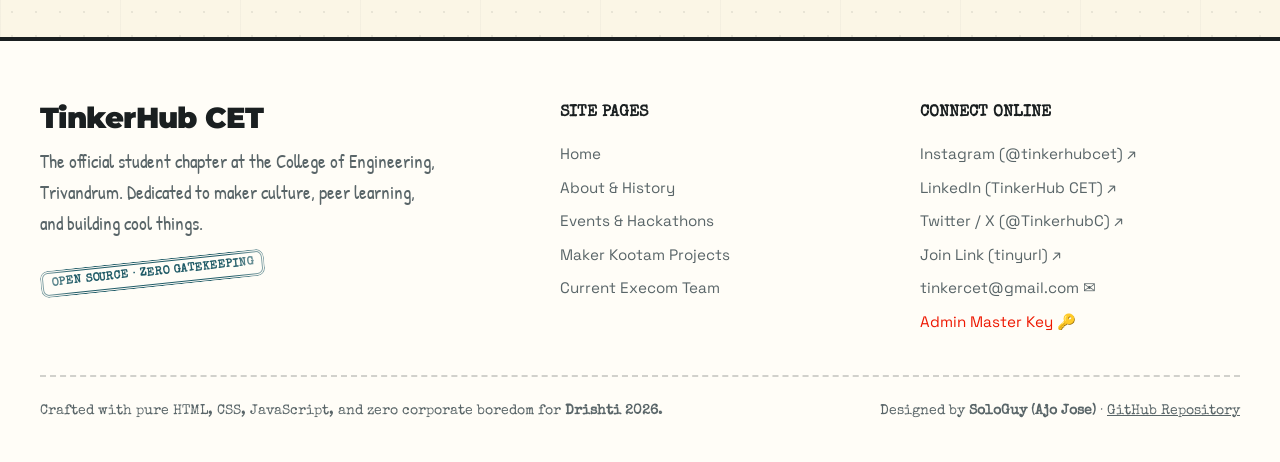
==== commit c2156f5f: "Fix sticker centering and active animation, remove tap me badges, update README" ====
--- a/index.html
+++ b/index.html
@@ -80,7 +80,6 @@
         <li><a href="about.html" class="nav-link">About & History</a></li>
         <li><a href="events.html" class="nav-link">Events</a></li>
         <li><a href="projects.html" class="nav-link">Maker Kootam</a></li>
-        <li><a href="poster-lab.html" class="nav-link">Poster Lab</a></li>
         <li><a href="team.html" class="nav-link">Team</a></li>
       </ul>
 
@@ -96,12 +95,12 @@
   <!-- HERO SECTION -->
   <header id="hero" class="hero-section">
     <!-- Draggable Floating Stickers -->
-    <div class="sticker sticker-round" style="top: 15px; right: 48%; background: var(--tinker-yellow); transform: rotate(-8deg);">
+    <div class="sticker sticker-round" style="top: 15px; left: 45%; background: var(--tinker-yellow); transform: rotate(-8deg);">
       <span>0g</span>
       <span style="font-size:0.65rem; font-family:var(--font-typewriter);">FORMALITIES</span>
     </div>
 
-    <div class="sticker sticker-oval" style="top: 160px; right: 2%; background: var(--tinker-cyan); color: var(--tinker-black); transform: rotate(12deg);">
+    <div class="sticker sticker-oval" style="top: 160px; left: 50%; background: var(--tinker-cyan); color: var(--tinker-black); transform: translateX(-50%) rotate(12deg);">
       ✨ drag me anywhere!
     </div>
 
@@ -148,7 +147,11 @@
           </a>
           <!-- Prank 1 Trigger: KTU Attendance Panic! -->
           <button class="btn-fun btn-white trigger-ktu-panic" title="Warning: Suspiciously generous">
-            Claim Free Canteen Samosa Pass 🥟
+            Claim Free Canteen Samosa 🥟
+          </button>
+          <!-- Prank 4 Trigger: Rickroll 2.0 Retro TV! -->
+          <button class="btn-fun btn-red trigger-rickroll" title="Top Secret Execom Reel">
+            Secret CET Anthem 📼
           </button>
           <a href="#certificate-section" class="btn-fun btn-yellow">
             Get Certified Tinkerer Pass ↓
@@ -349,6 +352,91 @@
           Explore Community Projects 🚀
         </a>
       </div>
+    </div>
+  </section>
+
+  <!-- THE CORE CREW (TAP ANY AVATAR FOR SURPRISE EASTER EGGS!) -->
+  <section class="content-section reveal-on-scroll">
+    <div class="section-header" style="text-align: center; margin-bottom: 30px;">
+      <span class="section-tag" style="background: var(--th-butter); color: var(--tinker-black);">Interactive Execom</span>
+      <h2 class="section-title">The Steering Crew</h2>
+      <p class="section-subtitle" style="margin: 0 auto;">
+        The humans keeping the servers running with zero sleep. <strong>Tap any avatar below</strong> to trigger their secret engineering powers & prank easter eggs!
+      </p>
+    </div>
+
+    <div class="team-grid">
+      <!-- Member 1: President -->
+      <div class="team-card reveal-on-scroll">
+        <div class="team-avatar-box" onclick="sfx.playBoing(); alert('🤠 President says: Stop reading slides, start pushing commits to GitHub!');" title="Tap President avatar!">
+          
+          🤠
+        </div>
+        <div class="team-name">President</div>
+        <div class="team-role">Chief Chaos Officer</div>
+        <div class="team-quirk">"Convinces the Dean that a 24-hour hackathon counts as academic attendance."</div>
+      </div>
+
+      <!-- Member 2: Tech Lead (triggers Matrix Hack) -->
+      <div class="team-card reveal-on-scroll">
+        <div class="team-avatar-box trigger-matrix-hack" title="Tap Tech Lead avatar!">
+          
+          💻
+        </div>
+        <div class="team-name">Tech Lead</div>
+        <div class="team-role">Senior Bug Generator</div>
+        <div class="team-quirk">"It worked on localhost, so technically production is at fault."</div>
+      </div>
+
+      <!-- Member 3: Design Head (triggers Anti-Gravity) -->
+      <div class="team-card reveal-on-scroll">
+        <div class="team-avatar-box trigger-antigravity" title="Tap Design Head avatar!">
+          
+          🎨
+        </div>
+        <div class="team-name">Design Head</div>
+        <div class="team-role">Figma Wizard</div>
+        <div class="team-quirk">"Obsessed with 10% logo padding and the sacred #FFCD10 Tinker Yellow."</div>
+      </div>
+
+      <!-- Member 4: WIT Lead -->
+      <div class="team-card reveal-on-scroll">
+        <div class="team-avatar-box" style="background: var(--tinker-teal); color: var(--tinker-yellow); border: 3px solid var(--tinker-yellow); box-shadow: 4px 4px 0px #1A1F20;" onclick="sfx.playFanfare(); confetti.burst(event.clientX, event.clientY, 60);" title="Tap WIT Lead avatar!">
+          
+          <span style="filter: drop-shadow(0 2px 4px rgba(0,0,0,0.5)); font-size: 2.4rem;">⚡</span>
+        </div>
+        <div class="team-name">WIT Lead</div>
+        <div class="team-role">Community Catalyst</div>
+        <div class="team-quirk">"Empowering women in engineering to build real software and lead hackathons."</div>
+      </div>
+
+      <!-- Member 5: Operations Head -->
+      <div class="team-card reveal-on-scroll">
+        <div class="team-avatar-box" onclick="sfx.playSqueak(); alert('🔑 Seminar Hall Key acquired from Mechanical Dept peon!');" title="Tap Operations Head avatar!">
+          
+          📋
+        </div>
+        <div class="team-name">Operations Head</div>
+        <div class="team-role">Hall Negotiator</div>
+        <div class="team-quirk">"Knows exactly which department peon holds the spare projector HDMI cable."</div>
+      </div>
+
+      <!-- Member 6: Content Head (triggers Rickroll!) -->
+      <div class="team-card reveal-on-scroll">
+        <div class="team-avatar-box trigger-rickroll" title="Tap Content Head avatar!">
+          
+          ✍️
+        </div>
+        <div class="team-name">Content Head</div>
+        <div class="team-role">Meme Alchemist</div>
+        <div class="team-quirk">"Turns Git tutorials into viral reels that even Civil engineers upvote."</div>
+      </div>
+    </div>
+
+    <div style="text-align: center; margin-top: 24px;">
+      <a href="team.html" class="btn-fun btn-white">
+        View Full Execom & Stories ↗
+      </a>
     </div>
   </section>
 
@@ -552,7 +640,6 @@
             <li><a href="about.html">About & History</a></li>
             <li><a href="events.html">Events & Hackathons</a></li>
             <li><a href="projects.html">Maker Kootam Projects</a></li>
-            <li><a href="poster-lab.html">Sudev Suresh Poster Lab</a></li>
             <li><a href="team.html">Current Execom Team</a></li>
           </ul>
         </div>
@@ -565,8 +652,8 @@
             <li><a href="https://twitter.com/TinkerhubC" target="_blank" rel="noopener noreferrer">Twitter / X (@TinkerhubC) ↗</a></li>
             <li><a href="https://tinyurl.com/tinkerhubcet" target="_blank" rel="noopener noreferrer">Join Link (tinyurl) ↗</a></li>
             <li><a href="mailto:tinkercet@gmail.com">tinkercet@gmail.com ✉️</a></li>
-            <!-- Prank 2 Trigger: Matrix Hacker Terminal! -->
-            <li><a href="#" class="trigger-matrix-hack" style="color: var(--tinker-red);">Admin Master Key 🔑</a></li>
+            <!-- Prank 4 Trigger: Rickroll 2.0 Retro TV! -->
+            <li><a href="#" class="trigger-rickroll" style="color: var(--tinker-red);">Admin Master Key 🔑</a></li>
           </ul>
         </div>
       </div>
--- a/styles.css
+++ b/styles.css
@@ -783,12 +783,13 @@
   filter: drop-shadow(3px 3px 0px rgba(26, 31, 32, 0.4));
   transition: transform 0.15s ease;
   touch-action: none;
+  box-sizing: border-box;
 }
 
 .sticker:active {
   cursor: grabbing;
   transform: scale(1.12) rotate(4deg) !important;
-  z-index: 50;
+  z-index: 99999;
 }
 
 .sticker-round {
@@ -805,6 +806,7 @@
   text-align: center;
   border: 3px solid #1A1F20;
   line-height: 1.1;
+  box-sizing: border-box;
 }
 
 .sticker-oval {
@@ -815,6 +817,9 @@
   font-weight: 700;
   border: 2.5px solid #1A1F20;
   white-space: nowrap;
+  width: max-content;
+  max-width: max-content;
+  box-sizing: border-box;
 }
 
 /* SECTION STRUCTURE */
@@ -1263,97 +1268,35 @@
   margin: 12px 0 20px;
 }
 
-/* HANDBOOK STATUS MAKER */
-.status-maker-section {
-  background: var(--bg-card);
-  border: 4px solid var(--paper-border);
-  border-radius: 12px;
-  box-shadow: var(--shadow-hard-lg);
-  padding: 40px 30px;
-  margin: 40px auto;
-  position: relative;
-}
-
-.status-maker-grid {
-  display: grid;
-  grid-template-columns: 1fr 1fr;
-  gap: 36px;
-  align-items: center;
-}
-
-@media (max-width: 900px) {
-  .status-maker-grid {
-    grid-template-columns: 1fr;
-  }
-}
-
-.handbook-status-frame {
-  width: 280px;
-  height: 497px; /* 720:1280 aspect ratio */
-  margin: 0 auto;
-  border-radius: 14px;
-  border: 3px solid #1A1F20;
-  position: relative;
-  display: flex;
-  flex-direction: column;
-  align-items: center;
-  justify-content: center;
-  padding: 20px;
-  transition: var(--transition-fluid);
-  overflow: hidden;
-}
-
-.handbook-status-frame.light-spec {
-  background-color: #FFFFFF;
-  color: #1A1F20;
-  box-shadow: 0px 20px 40px rgba(0, 0, 0, 0.2);
-}
-
-.handbook-status-frame.dark-spec {
-  background-color: #1A1F20;
+/* INTERACTIVE AVATAR TAP BADGE */
+.tap-hint-badge {
+  position: absolute;
+  top: -12px;
+  right: -8px;
+  background: var(--tinker-red);
   color: #FFFFFF;
-  box-shadow: 0px 20px 40px rgba(0, 0, 0, 0.55);
-}
-
-.status-inner-poster {
-  width: 90%;
-  aspect-ratio: 1 / 1;
-  border: 2px solid currentColor;
-  border-radius: 8px;
-  display: flex;
-  flex-direction: column;
-  justify-content: space-between;
-  padding: 14px;
-  position: relative;
-  box-shadow: 0 4px 10px rgba(0,0,0,0.15);
-}
-
-.status-logo-header {
-  display: flex;
-  align-items: center;
-  justify-content: space-between;
-}
-
-.status-logo-img {
-  width: 38px;
-  height: 38px;
-  padding: 4px;
-  border-radius: 50%;
-  background: white;
-  border: 1px solid #1A1F20;
-}
-
-.status-poster-title {
   font-family: var(--font-display);
-  font-size: 1.15rem;
+  font-size: 0.65rem;
   font-weight: 900;
-  line-height: 1.2;
-}
-
-.status-poster-meta {
-  font-family: var(--font-typewriter);
-  font-size: 0.7rem;
-  opacity: 0.85;
+  padding: 3px 8px;
+  border-radius: 999px;
+  border: 1.5px solid #1A1F20;
+  box-shadow: 2px 2px 0px #1A1F20;
+  pointer-events: none;
+  animation: tapHintPulse 1.2s infinite ease-in-out alternate;
+  white-space: nowrap;
+  z-index: 10;
+  letter-spacing: 0.02em;
+}
+
+body.dark-mode .tap-hint-badge {
+  border-color: #FFCD10;
+  box-shadow: 2px 2px 0px #FFCD10;
+}
+
+@keyframes tapHintPulse {
+  0% { transform: scale(1) rotate(-5deg); }
+  100% { transform: scale(1.15) rotate(6deg); }
 }
 
 /* HISTORY & ARCHIVES */
@@ -1455,7 +1398,7 @@
   box-shadow: var(--shadow-hard-sm);
   font-size: 2.2rem;
   position: relative;
-  overflow: hidden;
+  overflow: visible;
   cursor: pointer;
   transition: var(--transition-fluid);
 }
